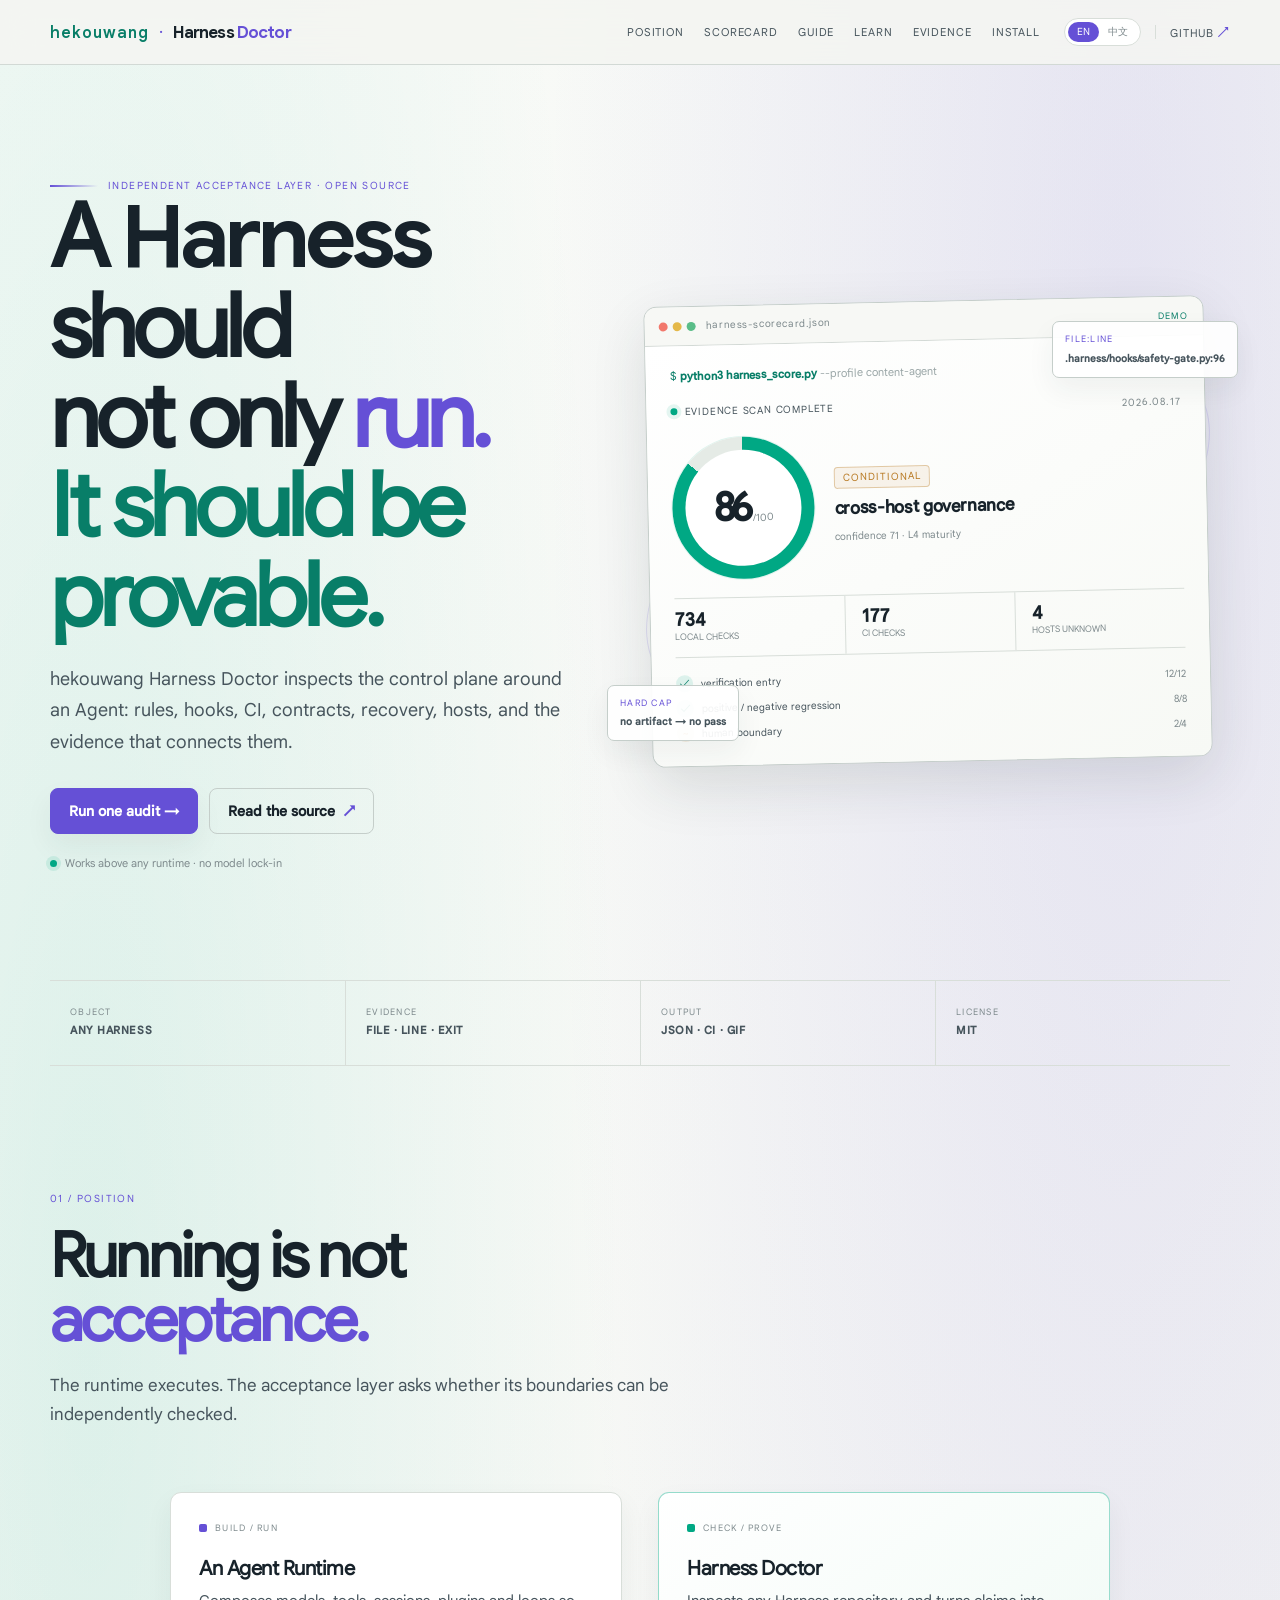
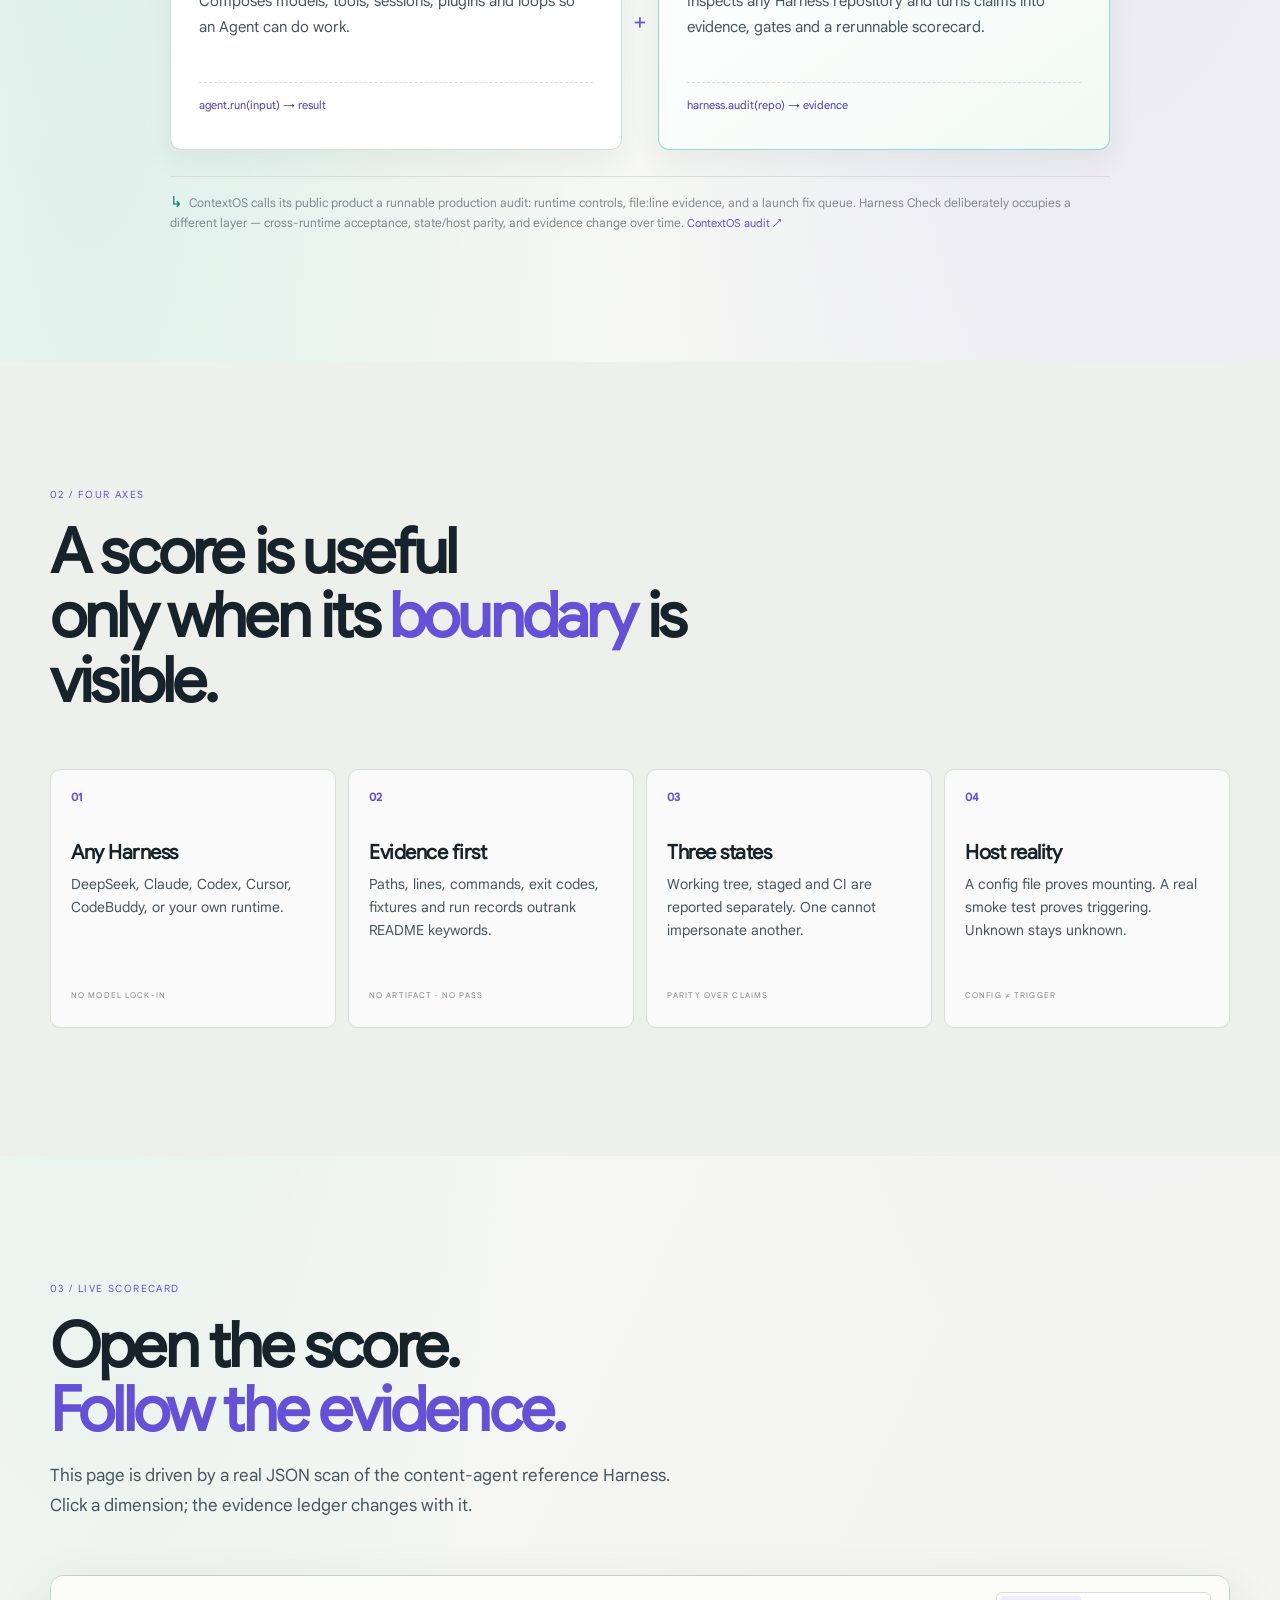
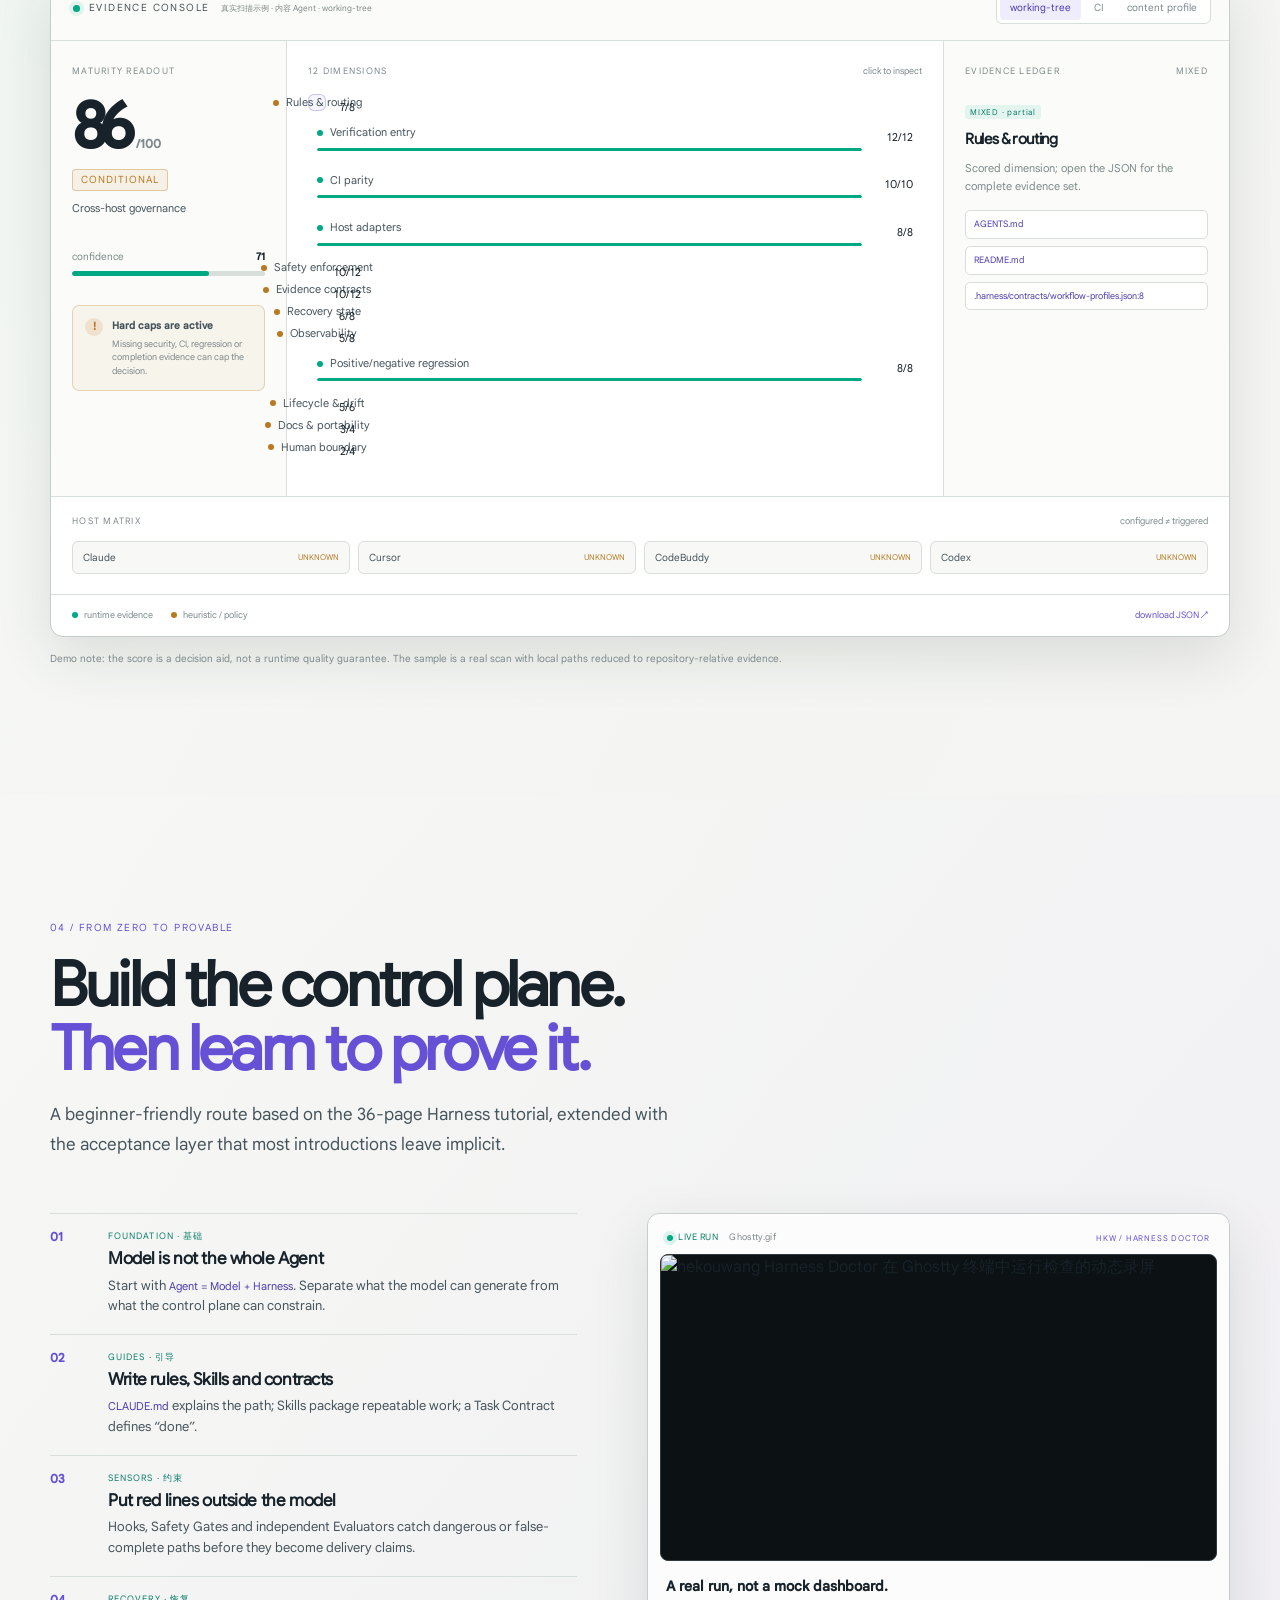
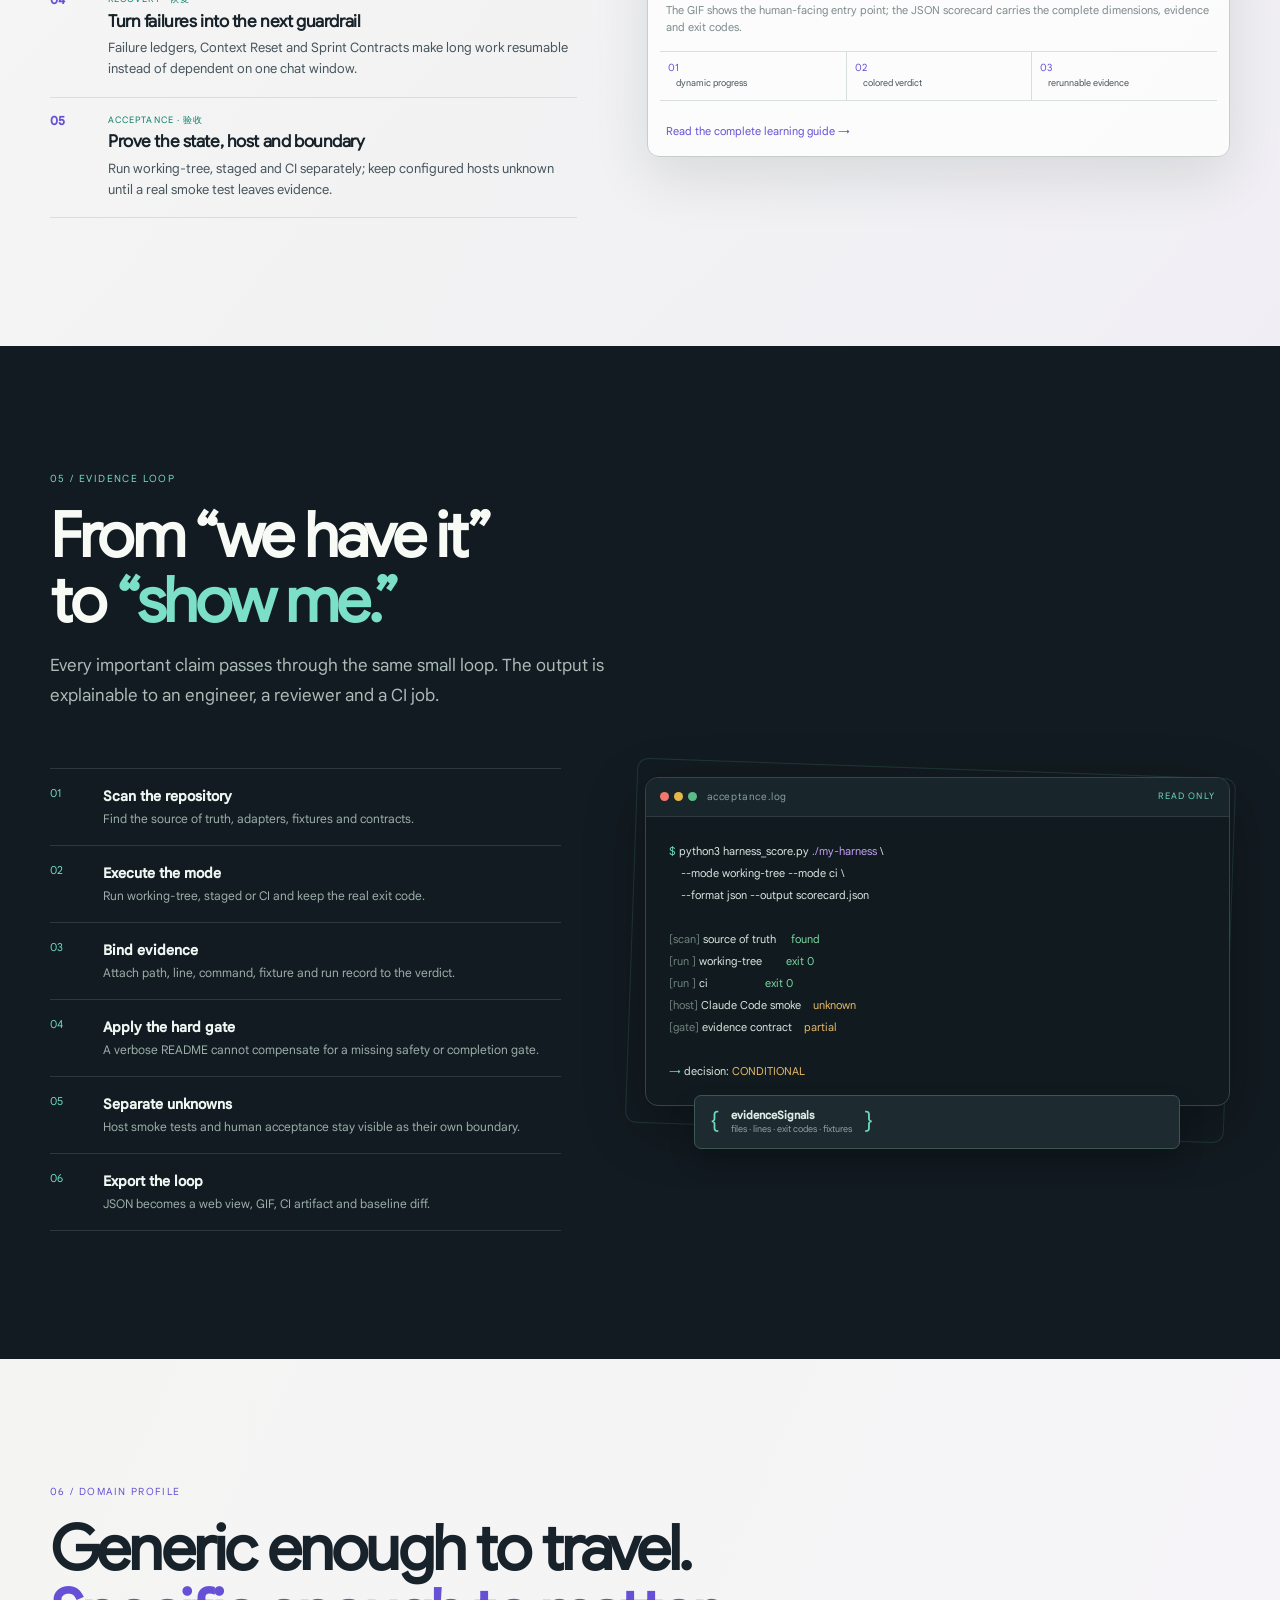
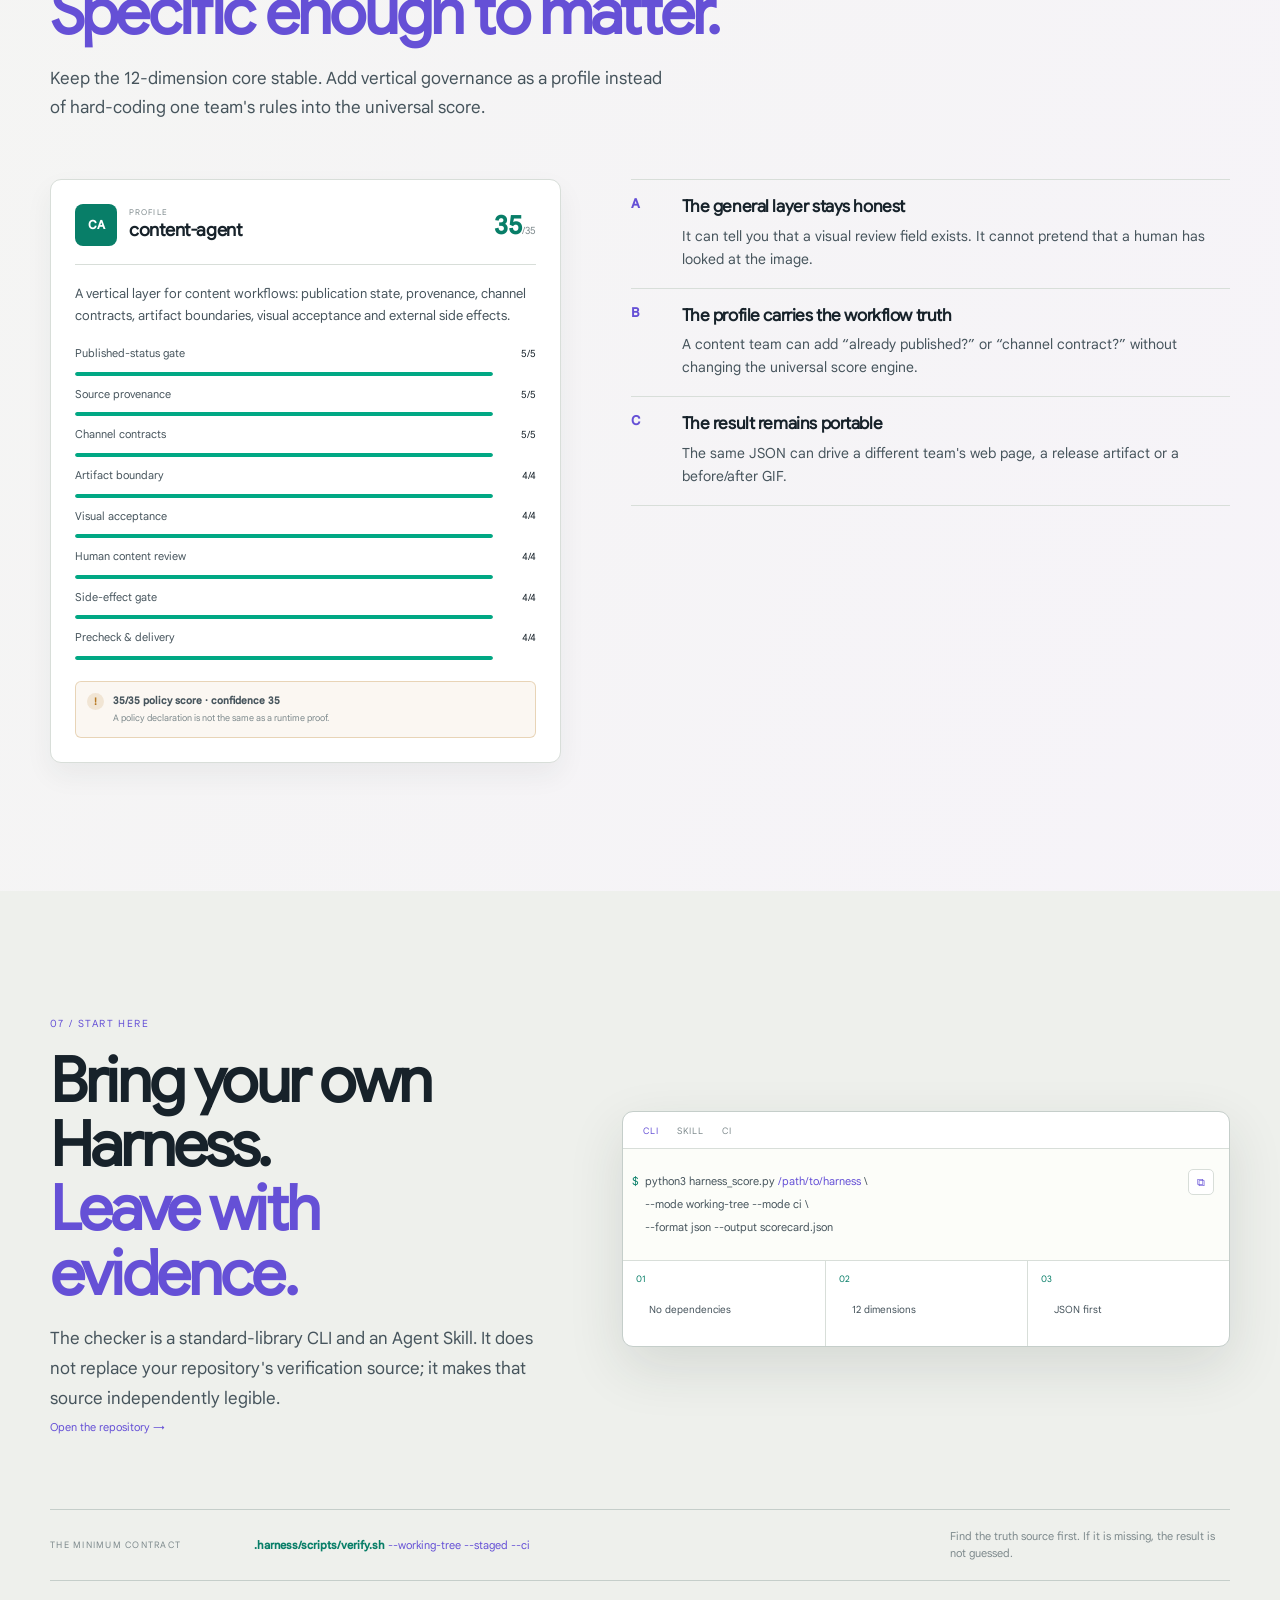
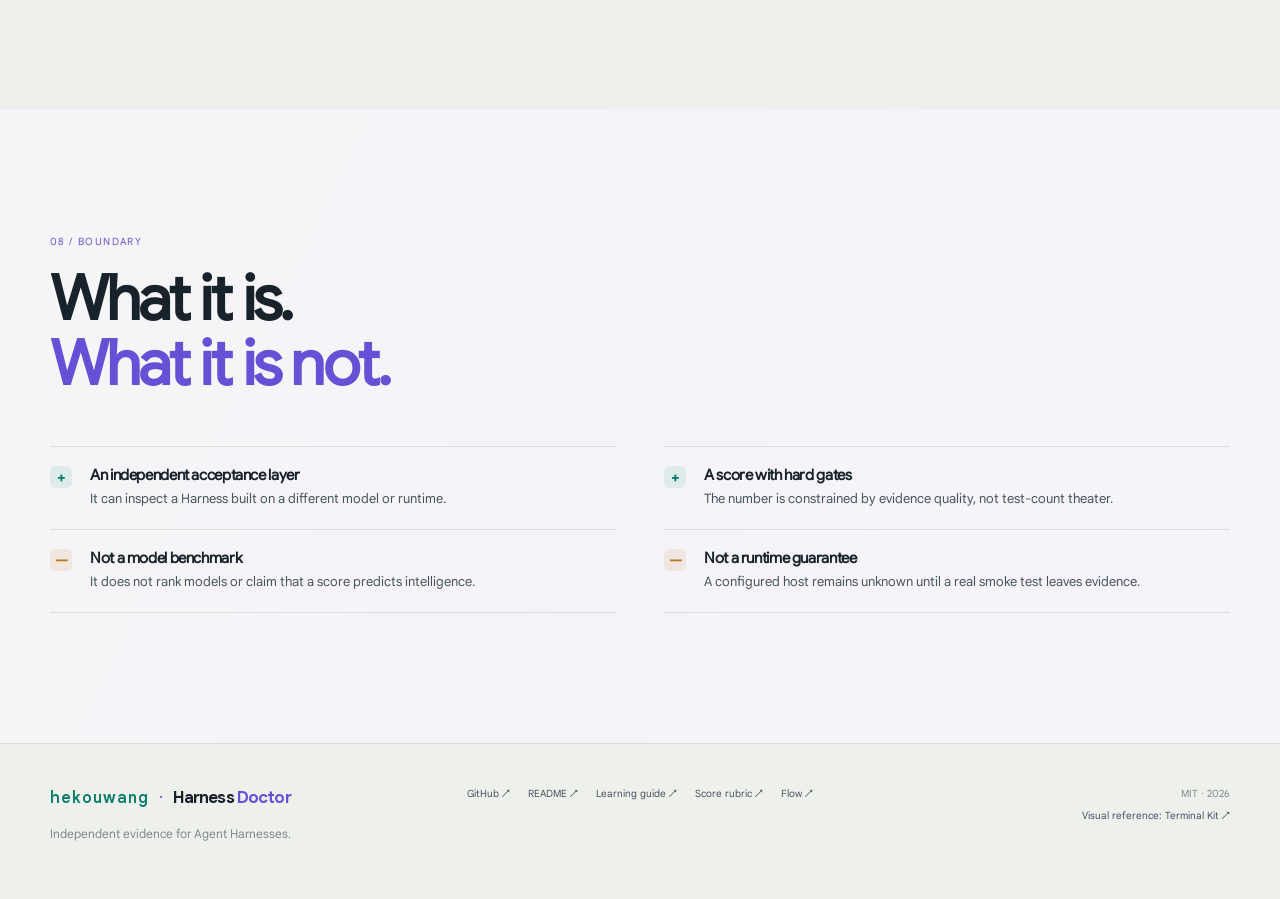
==== website/index.html @ 7300e2fc "feat: publish Harness Doctor product page" ====
<!doctype html>
<html lang="en">
<head>
  <meta charset="utf-8">
  <script>
    (function () {
      var q = null;
      try { q = new URLSearchParams(location.search).get('lang'); } catch (e) {}
      var s = q === 'zh' || q === 'en' ? q : null;
      try { if (!s) s = localStorage.getItem('hkw-harness-lang'); } catch (e) {}
      if (s !== 'zh' && s !== 'en') s = /^zh/i.test(navigator.language || '') ? 'zh' : 'en';
      if (s === 'zh') document.documentElement.classList.add('lang-zh');
      document.documentElement.lang = s === 'zh' ? 'zh-CN' : 'en';
    }());
  </script>
  <meta name="viewport" content="width=device-width, initial-scale=1">
  <meta name="theme-color" content="#f4f5f2">
  <meta name="description" content="hekouwang Harness Doctor — an independent, evidence-first health check for any Agent Harness.">
  <title>hekouwang Harness Doctor — 让 Harness 不只会跑，还能被证明</title>
  <link rel="stylesheet" href="assets/site.css">
</head>
<body>
  <div class="scroll-line" id="scrollLine"></div>
  <div class="grain" aria-hidden="true"></div>

  <header class="masthead">
    <div class="wrap masthead-inner">
      <a class="brand" href="#top" aria-label="hekouwang Harness Doctor home">
        <span class="brand-wordmark">hekouwang</span><span class="brand-divider" aria-hidden="true">·</span><span class="brand-name">Harness <span>Doctor</span></span>
      </a>
      <nav class="main-nav" aria-label="Primary navigation">
        <a href="#position"><span class="en">Position</span><span class="zh">定位</span></a>
        <a href="#scorecard"><span class="en">Scorecard</span><span class="zh">评分器</span></a>
        <a href="guide/index.html?lang=zh"><span class="en">Guide</span><span class="zh">文档</span></a>
        <a href="#learn"><span class="en">Learn</span><span class="zh">入门</span></a>
        <a href="#proof"><span class="en">Evidence</span><span class="zh">证据链</span></a>
        <a href="#install"><span class="en">Install</span><span class="zh">接入</span></a>
      </nav>
      <div class="head-actions">
        <div class="lang-toggle" role="group" aria-label="Language">
          <button id="btnEn" type="button" aria-pressed="true">EN</button>
          <button id="btnZh" type="button" aria-pressed="false">中文</button>
        </div>
        <a class="head-github" href="https://github.com/huiyonghkw/hekouwang-harness-check-skill">GitHub <span>↗</span></a>
      </div>
    </div>
  </header>

  <main id="top">
    <section class="hero wrap">
      <div class="hero-copy reveal">
        <div class="eyebrow"><i></i><span class="en">INDEPENDENT ACCEPTANCE LAYER · OPEN SOURCE</span><span class="zh">独立验收层 · 开源</span></div>
        <h1>
          <span class="en">A <span class="hero-harness">Harness</span> should<br>not only <em>run.</em><br><strong>It should be provable.</strong></span>
          <span class="zh"><span class="hero-harness">Harness</span><br><strong>不只会跑。</strong><br>还要能被证明。</span>
        </h1>
        <p class="hero-lead">
          <span class="en">hekouwang Harness Doctor inspects the control plane around an Agent: rules, hooks, CI, contracts, recovery, hosts, and the evidence that connects them.</span>
          <span class="zh">hekouwang Harness Doctor 检查 Agent 外围的控制面：规则、Hook、CI、契约、恢复、宿主，以及把它们连起来的证据。</span>
        </p>
        <div class="hero-ctas">
          <a class="button button-primary" href="#install"><span class="en">Run one audit →</span><span class="zh">运行一次体检 →</span></a>
          <a class="button button-quiet" href="https://github.com/huiyonghkw/hekouwang-harness-check-skill"><span class="en">Read the source</span><span class="zh">查看源码</span> <span>↗</span></a>
        </div>
        <div class="hero-note"><span class="dot dot-green"></span><span class="en">Works above any runtime · no model lock-in</span><span class="zh">叠加在任何运行时之上 · 不绑定模型</span></div>
      </div>

      <div class="hero-art reveal reveal-late" aria-label="Example Harness scorecard">
        <div class="orbit orbit-a"></div><div class="orbit orbit-b"></div>
        <div class="window score-window">
          <div class="window-bar"><span class="traffic"><i></i><i></i><i></i></span><span class="window-title">harness-scorecard.json</span><span class="window-state">DEMO</span></div>
          <div class="score-window-body">
            <div class="score-topline"><span class="prompt">$</span> <span class="cmd">python3 harness_score.py</span> <span class="muted">--profile content-agent</span></div>
            <div class="score-intro"><span class="status-dot"></span><span class="en">evidence scan complete</span><span class="zh">证据扫描完成</span><span class="scan-date">2026.08.17</span></div>
            <div class="score-display">
              <div class="score-ring" style="--score:86"><span><b>86</b><small>/100</small></span></div>
              <div class="score-meta"><span class="decision conditional">CONDITIONAL</span><strong><span class="en">cross-host governance</span><span class="zh">跨宿主治理</span></strong><small><span class="en">confidence 71 · L4 maturity</span><span class="zh">置信度 71 · L4 成熟度</span></small></div>
            </div>
            <div class="mini-readout"><span><b>734</b><small><span class="en">local checks</span><span class="zh">本地检查</span></small></span><span><b>177</b><small>CI checks</small></span><span><b>4</b><small><span class="en">hosts unknown</span><span class="zh">宿主待烟测</span></small></span></div>
            <div class="scan-lines">
              <span><i class="check">✓</i><span class="en">verification entry</span><span class="zh">验证入口</span><em>12/12</em></span>
              <span><i class="check">✓</i><span class="en">positive / negative regression</span><span class="zh">正反例回归</span><em>8/8</em></span>
              <span><i class="partial">~</i><span class="en">human boundary</span><span class="zh">人工边界</span><em>2/4</em></span>
            </div>
          </div>
        </div>
        <div class="floating-chip chip-evidence"><span>FILE:LINE</span><b>.harness/hooks/safety-gate.py:96</b></div>
        <div class="floating-chip chip-cap"><span>HARD CAP</span><b>no artifact → no pass</b></div>
      </div>
    </section>

    <section class="signal-strip wrap" aria-label="Product signals">
      <div><span class="signal-label"><span class="en">OBJECT</span><span class="zh">检查对象</span></span><b>ANY HARNESS</b></div>
      <div><span class="signal-label"><span class="en">EVIDENCE</span><span class="zh">证据优先</span></span><b>FILE · LINE · EXIT</b></div>
      <div><span class="signal-label"><span class="en">OUTPUT</span><span class="zh">输出</span></span><b>JSON · CI · GIF</b></div>
      <div><span class="signal-label"><span class="en">LICENSE</span><span class="zh">许可</span></span><b>MIT</b></div>
    </section>

    <section class="section wrap" id="position">
      <div class="section-heading reveal">
        <div class="section-index">01 / POSITION</div>
        <h2><span class="en">Running is not<br><em>acceptance.</em></span><span class="zh">能跑起来，<br>不等于<strong>能验收。</strong></span></h2>
        <p><span class="en">The runtime executes. The acceptance layer asks whether its boundaries can be independently checked.</span><span class="zh">运行时负责执行；验收层负责追问：它的边界能不能被独立检查、复现和交接。</span></p>
      </div>
      <div class="position-grid reveal reveal-late">
        <article class="position-card muted-card">
          <div class="card-kicker"><span class="card-signal signal-purple"></span><span class="en">BUILD / RUN</span><span class="zh">构建 / 运行</span></div>
          <h3><span class="en">An Agent Runtime</span><span class="zh">Agent Runtime</span></h3>
          <p><span class="en">Composes models, tools, sessions, plugins and loops so an Agent can do work.</span><span class="zh">组合模型、工具、会话、插件和循环，让 Agent 能把事情做起来。</span></p>
          <code>agent.run(input) → result</code>
        </article>
        <div class="position-arrow" aria-hidden="true">+</div>
        <article class="position-card accent-card">
          <div class="card-kicker"><span class="card-signal signal-green"></span><span class="en">CHECK / PROVE</span><span class="zh">检查 / 证明</span></div>
          <h3><span class="en">Harness Doctor</span><span class="zh">Harness Doctor</span></h3>
          <p><span class="en">Inspects any Harness repository and turns claims into evidence, gates and a rerunnable scorecard.</span><span class="zh">检查任何 Harness 仓库，把“我们有”变成证据、门槛和可重跑的评分卡。</span></p>
          <code>harness.audit(repo) → evidence</code>
        </article>
      </div>
      <div class="position-footnote reveal"><span class="footnote-mark">↳</span><span class="en">ContextOS calls its public product a runnable production audit: runtime controls, file:line evidence, and a launch fix queue. Harness Check deliberately occupies a different layer — cross-runtime acceptance, state/host parity, and evidence change over time.</span><span class="zh">ContextOS 的公开产品是“可运行的生产审计”：运行时控制项、文件行号证据和发布修复队列。Harness Check 刻意站在另一层：跨运行时验收、跨状态/宿主一致性，以及证据随时间的变化。</span> <a href="https://contextosai.com/agent-harness-audit">ContextOS audit ↗</a></div>
    </section>

    <section class="section section-tint" id="axes">
      <div class="wrap">
        <div class="section-heading reveal">
          <div class="section-index">02 / FOUR AXES</div>
          <h2><span class="en">A score is useful<br>only when its <em>boundary</em> is visible.</span><span class="zh">分数有用，<br>前提是<strong>边界</strong>也可见。</span></h2>
        </div>
        <div class="axis-grid reveal reveal-late">
          <article class="axis-card"><span class="axis-no">01</span><h3><span class="en">Any Harness</span><span class="zh">任何 Harness</span></h3><p><span class="en">DeepSeek, Claude, Codex, Cursor, CodeBuddy, or your own runtime.</span><span class="zh">DeepSeek、Claude、Codex、Cursor、CodeBuddy，或者你自己写的运行时。</span></p><span class="axis-tag">NO MODEL LOCK-IN</span></article>
          <article class="axis-card"><span class="axis-no">02</span><h3><span class="en">Evidence first</span><span class="zh">证据优先</span></h3><p><span class="en">Paths, lines, commands, exit codes, fixtures and run records outrank README keywords.</span><span class="zh">路径、行号、命令、退出码、fixture 和运行记录优先于 README 关键词。</span></p><span class="axis-tag">NO ARTIFACT · NO PASS</span></article>
          <article class="axis-card"><span class="axis-no">03</span><h3><span class="en">Three states</span><span class="zh">三个状态</span></h3><p><span class="en">Working tree, staged and CI are reported separately. One cannot impersonate another.</span><span class="zh">工作区、暂存区和 CI 分开报告。一次本地通过，不能冒充另外两个。</span></p><span class="axis-tag">PARITY OVER CLAIMS</span></article>
          <article class="axis-card"><span class="axis-no">04</span><h3><span class="en">Host reality</span><span class="zh">宿主现实</span></h3><p><span class="en">A config file proves mounting. A real smoke test proves triggering. Unknown stays unknown.</span><span class="zh">配置文件只能证明挂载，真实烟测才证明触发。没有证据，就保持 unknown。</span></p><span class="axis-tag">CONFIG ≠ TRIGGER</span></article>
        </div>
      </div>
    </section>

    <section class="section wrap" id="scorecard">
      <div class="section-heading score-heading reveal">
        <div class="section-index">03 / LIVE SCORECARD</div>
        <h2><span class="en">Open the score.<br><em>Follow the evidence.</em></span><span class="zh">打开分数，<br><strong>顺着证据往下看。</strong></span></h2>
        <p><span class="en">This page is driven by a real JSON scan of the content-agent reference Harness. Click a dimension; the evidence ledger changes with it.</span><span class="zh">这一块由真实扫描生成的 JSON 驱动。点击一个维度，下面的证据台账会跟着变化。</span></p>
      </div>
      <div class="scorecard-shell reveal reveal-late">
        <div class="scorecard-toolbar">
          <div class="toolbar-title"><span class="live-dot"></span><span class="en">EVIDENCE CONSOLE</span><span class="zh">证据控制台</span><small id="targetLabel">loading…</small></div>
          <div class="mode-tabs" role="tablist" aria-label="Scorecard view">
            <button type="button" class="mode-tab active" data-mode="working-tree" role="tab" aria-selected="true"><span class="en">working-tree</span><span class="zh">工作区</span></button>
            <button type="button" class="mode-tab" data-mode="ci" role="tab" aria-selected="false">CI</button>
            <button type="button" class="mode-tab" data-mode="profile" role="tab" aria-selected="false"><span class="en">content profile</span><span class="zh">内容 Profile</span></button>
          </div>
        </div>
        <div class="scorecard-grid">
          <div class="score-overview">
            <div class="overview-label"><span class="en">MATURITY READOUT</span><span class="zh">成熟度读数</span></div>
            <div class="big-score"><span id="scoreValue">—</span><small>/100</small></div>
            <div class="decision-line"><span id="decisionValue" class="decision conditional">CONDITIONAL</span><span id="maturityValue">—</span></div>
            <div class="confidence"><span class="en">confidence</span><span class="zh">置信度</span><b id="confidenceValue">—</b><div class="confidence-track"><i id="confidenceBar"></i></div></div>
            <div class="cap-box" id="capBox"><span class="cap-icon">!</span><span><b><span class="en">Hard caps are active</span><span class="zh">硬门槛始终有效</span></b><small><span class="en">Missing security, CI, regression or completion evidence can cap the decision.</span><span class="zh">缺安全、CI、反例或完成证据时，分数会自动封顶。</span></small></span></div>
          </div>
          <div class="dimension-panel">
            <div class="panel-head"><span class="en">12 DIMENSIONS</span><span class="zh">12 个维度</span><span class="panel-note"><span class="en">click to inspect</span><span class="zh">点击查看证据</span></span></div>
            <div id="dimensionList" class="dimension-list"><div class="loading-block">loading scorecard…</div></div>
          </div>
          <aside class="evidence-panel" id="evidencePanel">
            <div class="panel-head"><span class="en">EVIDENCE LEDGER</span><span class="zh">证据台账</span><span class="ledger-kind" id="ledgerKind">—</span></div>
            <div id="evidenceContent" class="evidence-content"><p class="empty-state">select a dimension</p></div>
          </aside>
        </div>
        <div class="host-strip">
          <div class="panel-head"><span class="en">HOST MATRIX</span><span class="zh">宿主矩阵</span><span class="panel-note"><span class="en">configured ≠ triggered</span><span class="zh">配置存在 ≠ 已触发</span></span></div>
          <div id="hostMatrix" class="host-matrix"></div>
        </div>
        <div class="scorecard-footer"><span><span class="footer-dot green"></span><span class="en">runtime evidence</span><span class="zh">运行证据</span></span><span><span class="footer-dot amber"></span><span class="en">heuristic / policy</span><span class="zh">启发式 / 策略</span></span><a href="data/demo-scorecard.json">download JSON ↗</a></div>
      </div>
      <p class="demo-disclaimer reveal"><span class="en">Demo note: the score is a decision aid, not a runtime quality guarantee. The sample is a real scan with local paths reduced to repository-relative evidence.</span><span class="zh">演示说明：分数是决策辅助，不是运行时质量保证。示例来自真实扫描，路径已收敛为仓库相对证据。</span></p>
    </section>

    <section class="section section-tint learning-section" id="learn">
      <div class="wrap">
        <div class="section-heading reveal">
          <div class="section-index">04 / FROM ZERO TO PROVABLE</div>
          <h2><span class="en">Build the control plane.<br><em>Then learn to prove it.</em></span><span class="zh">先学会搭控制面，<br><strong>再学会拿证据验收。</strong></span></h2>
          <p><span class="en">A beginner-friendly route based on the 36-page Harness tutorial, extended with the acceptance layer that most introductions leave implicit.</span><span class="zh">基于 36 页 Harness 入门教程整理，并补上多数入门文章没有展开的独立验收层。</span></p>
        </div>
        <div class="learning-layout reveal reveal-late">
          <div class="learning-roadmap">
            <article class="learning-step"><span class="learning-no">01</span><div><span class="learning-kicker">FOUNDATION · 基础</span><h3><span class="en">Model is not the whole Agent</span><span class="zh">模型不是完整的 Agent</span></h3><p><span class="en">Start with <code>Agent = Model + Harness</code>. Separate what the model can generate from what the control plane can constrain.</span><span class="zh">先理解 <code>Agent = Model + Harness</code>：把模型能生成什么，和控制面能约束什么分开。</span></p></div></article>
            <article class="learning-step"><span class="learning-no">02</span><div><span class="learning-kicker">GUIDES · 引导</span><h3><span class="en">Write rules, Skills and contracts</span><span class="zh">写规则、Skill 和契约</span></h3><p><span class="en"><code>CLAUDE.md</code> explains the path; Skills package repeatable work; a Task Contract defines “done”.</span><span class="zh"><code>CLAUDE.md</code> 说明正确路径，Skill 封装重复流程，Task Contract 定义“完成”到底是什么。</span></p></div></article>
            <article class="learning-step"><span class="learning-no">03</span><div><span class="learning-kicker">SENSORS · 约束</span><h3><span class="en">Put red lines outside the model</span><span class="zh">把红线放到模型外</span></h3><p><span class="en">Hooks, Safety Gates and independent Evaluators catch dangerous or false-complete paths before they become delivery claims.</span><span class="zh">Hook、安全门和独立 Evaluator 在危险动作或虚假完成变成交付结论前拦住它们。</span></p></div></article>
            <article class="learning-step"><span class="learning-no">04</span><div><span class="learning-kicker">RECOVERY · 恢复</span><h3><span class="en">Turn failures into the next guardrail</span><span class="zh">把失败变成下一条护栏</span></h3><p><span class="en">Failure ledgers, Context Reset and Sprint Contracts make long work resumable instead of dependent on one chat window.</span><span class="zh">失败台账、Context Reset 和 Sprint Contract 让长任务可以恢复，而不是依赖一段聊天记忆。</span></p></div></article>
            <article class="learning-step"><span class="learning-no">05</span><div><span class="learning-kicker">ACCEPTANCE · 验收</span><h3><span class="en">Prove the state, host and boundary</span><span class="zh">证明状态、宿主和边界</span></h3><p><span class="en">Run working-tree, staged and CI separately; keep configured hosts unknown until a real smoke test leaves evidence.</span><span class="zh">分别运行工作区、暂存区和 CI；真实烟测留下证据前，已配置宿主仍保持 unknown。</span></p></div></article>
          </div>
          <figure class="run-demo-card">
            <div class="run-demo-bar"><span class="run-demo-live"><i></i> LIVE RUN</span><span>Ghostty.gif</span><span class="run-demo-brand">HKW / HARNESS DOCTOR</span></div>
            <div class="run-demo-media"><img src="assets/harness-doctor-run.gif" loading="lazy" decoding="async" alt="hekouwang Harness Doctor 在 Ghostty 终端中运行检查的动态录屏"></div>
            <figcaption><b><span class="en">A real run, not a mock dashboard.</span><span class="zh">真实运行过程，不是伪造的仪表盘。</span></b><span><span class="en">The GIF shows the human-facing entry point; the JSON scorecard carries the complete dimensions, evidence and exit codes.</span><span class="zh">GIF 展示面向人的运行入口；完整维度、证据和退出码仍由 JSON Scorecard 承载。</span></span></figcaption>
            <div class="run-demo-facts"><span><b>01</b><small><span class="en">dynamic progress</span><span class="zh">动态进度</span></small></span><span><b>02</b><small><span class="en">colored verdict</span><span class="zh">颜色结论</span></small></span><span><b>03</b><small><span class="en">rerunnable evidence</span><span class="zh">可重跑证据</span></small></span></div>
            <a class="text-link" href="guide/index.html?lang=zh"><span class="en">Read the complete learning guide →</span><span class="zh">阅读完整学习指南 →</span></a>
          </figure>
        </div>
      </div>
    </section>

    <section class="section section-dark" id="proof">
      <div class="wrap">
        <div class="section-heading light reveal">
          <div class="section-index">05 / EVIDENCE LOOP</div>
          <h2><span class="en">From “we have it”<br>to <em>“show me.”</em></span><span class="zh">从“我们有”，<br>走到<strong>“拿证据来。”</strong></span></h2>
          <p><span class="en">Every important claim passes through the same small loop. The output is explainable to an engineer, a reviewer and a CI job.</span><span class="zh">每一个重要结论都走同一条小闭环。工程师、审阅者和 CI 都能读懂同一份结果。</span></p>
        </div>
        <div class="proof-layout reveal reveal-late">
          <div class="proof-steps">
            <div class="proof-step"><span>01</span><div><b><span class="en">Scan the repository</span><span class="zh">扫描仓库</span></b><small><span class="en">Find the source of truth, adapters, fixtures and contracts.</span><span class="zh">找到真源、适配层、fixture 和契约。</span></small></div></div>
            <div class="proof-step"><span>02</span><div><b><span class="en">Execute the mode</span><span class="zh">执行模式</span></b><small><span class="en">Run working-tree, staged or CI and keep the real exit code.</span><span class="zh">运行工作区、暂存区或 CI，并保留真实退出码。</span></small></div></div>
            <div class="proof-step"><span>03</span><div><b><span class="en">Bind evidence</span><span class="zh">绑定证据</span></b><small><span class="en">Attach path, line, command, fixture and run record to the verdict.</span><span class="zh">把路径、行号、命令、fixture 和运行记录绑定到结论。</span></small></div></div>
            <div class="proof-step"><span>04</span><div><b><span class="en">Apply the hard gate</span><span class="zh">应用硬门槛</span></b><small><span class="en">A verbose README cannot compensate for a missing safety or completion gate.</span><span class="zh">README 再长，也不能抵消缺失的安全门或完成证据。</span></small></div></div>
            <div class="proof-step"><span>05</span><div><b><span class="en">Separate unknowns</span><span class="zh">单列未知</span></b><small><span class="en">Host smoke tests and human acceptance stay visible as their own boundary.</span><span class="zh">宿主烟测和人工验收作为独立边界保留，不被自动化吞掉。</span></small></div></div>
            <div class="proof-step"><span>06</span><div><b><span class="en">Export the loop</span><span class="zh">导出闭环</span></b><small><span class="en">JSON becomes a web view, GIF, CI artifact and baseline diff.</span><span class="zh">JSON 可以直接变成网页、GIF、CI Artifact 和 baseline 对比。</span></small></div></div>
          </div>
          <div class="terminal-stack">
            <div class="window dark-window">
              <div class="window-bar"><span class="traffic"><i></i><i></i><i></i></span><span class="window-title">acceptance.log</span><span class="window-state">READ ONLY</span></div>
              <pre><span class="p">$</span> python3 harness_score.py <span class="arg">./my-harness</span> \
    --mode working-tree --mode ci \
    --format json --output scorecard.json

<span class="muted">[scan]</span> source of truth     <span class="ok">found</span>
<span class="muted">[run ]</span> working-tree        <span class="ok">exit 0</span>
<span class="muted">[run ]</span> ci                   <span class="ok">exit 0</span>
<span class="muted">[host]</span> Claude Code smoke    <span class="warn">unknown</span>
<span class="muted">[gate]</span> evidence contract    <span class="warn">partial</span>

<span class="prompt">→</span> decision: <span class="warn">CONDITIONAL</span></pre>
            </div>
            <div class="json-callout"><span class="json-brace">{</span><span><b>evidenceSignals</b><small>files · lines · exit codes · fixtures</small></span><span class="json-brace">}</span></div>
          </div>
        </div>
      </div>
    </section>

    <section class="section wrap" id="profile">
      <div class="section-heading reveal">
        <div class="section-index">06 / DOMAIN PROFILE</div>
        <h2><span class="en">Generic enough to travel.<br><em>Specific enough to matter.</em></span><span class="zh">通用到可以迁移，<br><strong>具体到真的有用。</strong></span></h2>
        <p><span class="en">Keep the 12-dimension core stable. Add vertical governance as a profile instead of hard-coding one team's rules into the universal score.</span><span class="zh">通用 12 维保持稳定；把垂直治理做成 Profile，而不是把某个团队的规则硬编码进通用分。</span></p>
      </div>
      <div class="profile-layout reveal reveal-late">
        <div class="profile-card">
          <div class="profile-top"><span class="profile-icon">CA</span><div><span class="profile-label">PROFILE</span><h3><span class="en">content-agent</span><span class="zh">内容 Agent</span></h3></div><span class="profile-score">35<span>/35</span></span></div>
          <p><span class="en">A vertical layer for content workflows: publication state, provenance, channel contracts, artifact boundaries, visual acceptance and external side effects.</span><span class="zh">内容工作流的垂直层：已发布状态、来源、渠道合同、生成物边界、视觉验收和外部副作用。</span></p>
          <div class="profile-bars" id="profileBars"><div class="loading-block">loading profile…</div></div>
          <div class="profile-warning"><span>!</span><span><b><span class="en">35/35 policy score · confidence 35</span><span class="zh">策略分 35/35 · 置信度 35</span></b><small><span class="en">A policy declaration is not the same as a runtime proof.</span><span class="zh">写进策略不等于已经有运行证据。</span></small></span></div>
        </div>
        <div class="profile-copy">
          <div class="copy-block"><span class="copy-no">A</span><div><h3><span class="en">The general layer stays honest</span><span class="zh">通用层保持诚实</span></h3><p><span class="en">It can tell you that a visual review field exists. It cannot pretend that a human has looked at the image.</span><span class="zh">它可以告诉你视觉验收字段存在，但不能假装人已经看过了图片。</span></p></div></div>
          <div class="copy-block"><span class="copy-no">B</span><div><h3><span class="en">The profile carries the workflow truth</span><span class="zh">Profile 承载工作流真相</span></h3><p><span class="en">A content team can add “already published?” or “channel contract?” without changing the universal score engine.</span><span class="zh">内容团队可以加入“是否已发布”“是否有渠道合同”，而不用改动通用评分引擎。</span></p></div></div>
          <div class="copy-block"><span class="copy-no">C</span><div><h3><span class="en">The result remains portable</span><span class="zh">结果仍然可移植</span></h3><p><span class="en">The same JSON can drive a different team's web page, a release artifact or a before/after GIF.</span><span class="zh">同一份 JSON 可以驱动另一个团队的网页、发布 Artifact 或修复前后 GIF。</span></p></div></div>
        </div>
      </div>
    </section>

    <section class="section section-tint" id="install">
      <div class="wrap install-layout reveal">
        <div class="section-heading">
          <div class="section-index">07 / START HERE</div>
          <h2><span class="en">Bring your own Harness.<br><em>Leave with evidence.</em></span><span class="zh">带上你的 Harness，<br><strong>带走一份证据。</strong></span></h2>
          <p><span class="en">The checker is a standard-library CLI and an Agent Skill. It does not replace your repository's verification source; it makes that source independently legible.</span><span class="zh">检查器是标准库 CLI 加 Agent Skill。它不替代仓库自己的验证真源，而是让这份真源可以被独立读懂。</span></p>
          <a class="text-link" href="https://github.com/huiyonghkw/hekouwang-harness-check-skill"><span class="en">Open the repository →</span><span class="zh">打开仓库 →</span></a>
        </div>
        <div class="install-card">
          <div class="install-tabs"><span class="active">CLI</span><span>SKILL</span><span>CI</span></div>
          <div class="install-command"><span class="prompt">$</span><span>python3 harness_score.py <i>/path/to/harness</i> \</span><span>  --mode working-tree --mode ci \</span><span>  --format json --output scorecard.json</span><button id="copyCommand" type="button" aria-label="Copy command">⧉</button></div>
          <div class="install-checks"><span><i>01</i><span class="en">No dependencies</span><span class="zh">零依赖</span></span><span><i>02</i><span class="en">12 dimensions</span><span class="zh">12 维评分</span></span><span><i>03</i><span class="en">JSON first</span><span class="zh">JSON 优先</span></span></div>
        </div>
      </div>
      <div class="wrap command-row reveal reveal-late">
        <span class="command-label"><span class="en">THE MINIMUM CONTRACT</span><span class="zh">最小接入契约</span></span>
        <code><b>.harness/scripts/verify.sh</b> <span>--working-tree</span> <span>--staged</span> <span>--ci</span></code>
        <span class="command-note"><span class="en">Find the truth source first. If it is missing, the result is not guessed.</span><span class="zh">先找真源。真源不存在时，结果不会被猜出来。</span></span>
      </div>
    </section>

    <section class="section wrap faq-section" id="faq">
      <div class="section-heading reveal"><div class="section-index">08 / BOUNDARY</div><h2><span class="en">What it is.<br><em>What it is not.</em></span><span class="zh">它是什么，<br><strong>它不是什么。</strong></span></h2></div>
      <div class="faq-grid reveal reveal-late">
        <div class="faq-item"><span class="faq-mark yes">+</span><div><h3><span class="en">An independent acceptance layer</span><span class="zh">独立验收层</span></h3><p><span class="en">It can inspect a Harness built on a different model or runtime.</span><span class="zh">可以检查基于不同模型、不同运行时构建的 Harness。</span></p></div></div>
        <div class="faq-item"><span class="faq-mark yes">+</span><div><h3><span class="en">A score with hard gates</span><span class="zh">带硬门槛的评分</span></h3><p><span class="en">The number is constrained by evidence quality, not test-count theater.</span><span class="zh">分数受证据质量约束，不是测试数量的表演。</span></p></div></div>
        <div class="faq-item"><span class="faq-mark no">—</span><div><h3><span class="en">Not a model benchmark</span><span class="zh">不是模型跑分</span></h3><p><span class="en">It does not rank models or claim that a score predicts intelligence.</span><span class="zh">不排名模型，也不声称分数能预测智能程度。</span></p></div></div>
        <div class="faq-item"><span class="faq-mark no">—</span><div><h3><span class="en">Not a runtime guarantee</span><span class="zh">不是运行时保证</span></h3><p><span class="en">A configured host remains unknown until a real smoke test leaves evidence.</span><span class="zh">宿主配置存在，直到真实烟测留下证据前，仍然是 unknown。</span></p></div></div>
      </div>
    </section>
  </main>

  <footer class="site-footer">
    <div class="wrap footer-grid">
      <div><a class="brand" href="#top"><span class="brand-wordmark">hekouwang</span><span class="brand-divider" aria-hidden="true">·</span><span class="brand-name">Harness <span>Doctor</span></span></a><p><span class="en">Independent evidence for Agent Harnesses.</span><span class="zh">给 Agent Harness 一份独立证据。</span></p></div>
      <div class="footer-links"><a href="https://github.com/huiyonghkw/hekouwang-harness-check-skill">GitHub ↗</a><a href="https://github.com/huiyonghkw/hekouwang-harness-check-skill/blob/main/README.md">README ↗</a><a href="guide/index.html?lang=zh"><span class="en">Learning guide ↗</span><span class="zh">入门指南 ↗</span></a><a href="https://github.com/huiyonghkw/hekouwang-harness-check-skill/blob/main/references/score-rubric.json">Score rubric ↗</a><a href="https://github.com/huiyonghkw/hekouwang-harness-check-skill/blob/main/assets/harness-check-flow.svg">Flow ↗</a></div>
      <div class="footer-meta"><span>MIT · 2026</span><a href="https://huiyonghkw.github.io/hekouwang-terminal-kit/?lang=zh"><span class="en">Visual reference: Terminal Kit ↗</span><span class="zh">视觉参考：Terminal Kit ↗</span></a></div>
    </div>
  </footer>
  <div id="toast" class="toast" role="status" aria-live="polite"></div>
  <script src="assets/app.js"></script>
</body>
</html>
---- website/assets/site.css ----
@font-face {
  font-family: "Google Sans";
  src: url("fonts/GoogleSans-Finance-Latin.woff2") format("woff2");
  font-weight: 400 700;
  font-style: normal;
  font-display: swap;
}
@font-face {
  font-family: "Google Sans Text";
  src: url("fonts/GoogleSansText-Regular.ttf") format("truetype");
  font-weight: 400;
  font-style: normal;
  font-display: swap;
}
@font-face {
  font-family: "Google Sans Text";
  src: url("fonts/GoogleSansText-Medium.ttf") format("truetype");
  font-weight: 500;
  font-style: normal;
  font-display: swap;
}
@font-face {
  font-family: "Google Sans Flex";
  src: url("fonts/GoogleSansFlex-Regular.ttf") format("truetype");
  font-weight: 400;
  font-style: normal;
  font-display: swap;
}
@font-face {
  font-family: "Noto Sans SC";
  src: url("fonts/NotoSansSC-Variable-FULL.woff2") format("woff2");
  font-weight: 100 900;
  font-style: normal;
  font-display: swap;
}

:root {
  --paper: #f4f5f2;
  --paper-2: #eef0ec;
  --surface: #ffffff;
  --surface-2: #f8f9f6;
  --ink: #17222a;
  --ink-2: #46545c;
  --muted: #7d898c;
  --line: #d8ded9;
  --line-dark: #c5ceca;
  --green: #00a884;
  --green-deep: #087e68;
  --purple: #6550d6;
  --purple-deep: #4d3bb0;
  --amber: #b87922;
  --red: #c1544e;
  --dark: #121b21;
  --dark-2: #1a272d;
  --mono: "Google Sans Text", "Noto Sans SC", ui-monospace, monospace;
  --sans: "Google Sans Text", "Noto Sans SC", "PingFang SC", system-ui, sans-serif;
  --display: "Google Sans Flex", "Google Sans Text", "Noto Sans SC", system-ui, sans-serif;
  --num: "Google Sans", "Google Sans Text", "Noto Sans SC", sans-serif;
  --brand: "Google Sans", "Google Sans Text", "Noto Sans SC", sans-serif;
  --shadow: 0 12px 28px rgba(30, 50, 45, .06);
  --shadow-strong: 0 20px 55px rgba(30, 50, 45, .12);
}

* { box-sizing: border-box; }
html { scroll-behavior: smooth; background: var(--paper); }
body {
  margin: 0;
  color: var(--ink);
  background:
    radial-gradient(65% 44% at 88% 4%, rgba(101, 80, 214, .12), transparent 70%),
    radial-gradient(58% 40% at 7% 15%, rgba(0, 168, 132, .11), transparent 72%),
    linear-gradient(115deg, #f9fbf8 0%, var(--paper) 47%, #f7f3fb 100%);
  font-family: var(--sans);
  line-height: 1.6;
}
body, button, a { -webkit-font-smoothing: antialiased; }
a { color: inherit; }
a:hover { color: var(--purple); }
button { font: inherit; }
::selection { color: #fff; background: var(--purple); }
.wrap { width: min(1180px, calc(100% - 48px)); margin-inline: auto; }
.en { display: inline !important; }
.zh { display: none !important; }
html.lang-zh .en { display: none !important; }
html.lang-zh .zh { display: inline !important; }
.grain { position: fixed; inset: 0; pointer-events: none; z-index: -1; opacity: .25; background-image: radial-gradient(rgba(26, 47, 45, .06) .6px, transparent .6px); background-size: 5px 5px; mask-image: linear-gradient(to bottom, #000, transparent 76%); }
.scroll-line { position: fixed; inset: 0 auto auto 0; z-index: 50; width: 0; height: 3px; background: linear-gradient(90deg, var(--green), var(--purple)); }

/* Header */
.masthead { position: sticky; top: 0; z-index: 40; background: rgba(244, 245, 242, .88); border-bottom: 1px solid rgba(197, 206, 202, .72); backdrop-filter: blur(15px); }
.masthead-inner { min-height: 64px; display: flex; align-items: center; gap: 24px; }
.brand { display: inline-flex; align-items: baseline; gap: 10px; color: var(--ink); text-decoration: none; white-space: nowrap; }
.brand-wordmark { color: var(--green-deep); font: 600 16px/1 var(--brand); letter-spacing: .06em; }
.brand-divider { color: var(--purple); font: 400 18px/1 var(--brand); }
.brand-name { color: var(--ink); font: 700 17px/.95 var(--brand); letter-spacing: -.05em; }
.brand-name span { color: var(--purple); }
.brand-by { margin-left: 3px; color: var(--muted); font: 9px/1 var(--mono); letter-spacing: .08em; text-transform: uppercase; }
.main-nav { display: flex; align-items: center; justify-content: flex-end; gap: 20px; flex: 1; }
.main-nav a, .head-github { color: var(--ink-2); text-decoration: none; font: 11px/1 var(--mono); letter-spacing: .08em; text-transform: uppercase; }
.main-nav a:hover, .head-github:hover { color: var(--purple); }
.head-actions { display: flex; align-items: center; gap: 14px; }
.head-github { padding-left: 14px; border-left: 1px solid var(--line); }
.head-github span { color: var(--purple); font-size: 14px; }
.lang-toggle { display: flex; padding: 3px; border: 1px solid var(--line); border-radius: 999px; background: var(--surface); }
.lang-toggle button { border: 0; padding: 5px 9px; border-radius: 999px; color: var(--muted); background: transparent; cursor: pointer; font: 10px/1 var(--mono); }
.lang-toggle #btnEn { color: #fff; background: var(--purple); }
html.lang-zh .lang-toggle #btnEn { color: var(--muted); background: transparent; }
html.lang-zh .lang-toggle #btnZh { color: #fff; background: var(--purple); }

/* Shared type */
.hero, .section { position: relative; }
.eyebrow, .section-index, .signal-label, .card-kicker, .axis-tag, .overview-label, .panel-head, .profile-label, .command-label { font-family: var(--mono); text-transform: uppercase; letter-spacing: .14em; }
.eyebrow { display: flex; align-items: center; gap: 10px; color: var(--purple); font-size: 10px; line-height: 1.4; }
.eyebrow i { display: block; width: 48px; height: 2px; background: linear-gradient(90deg, var(--purple), transparent); }
h1, h2, h3, p { margin-top: 0; }
h1, h2, h3 { font-family: var(--display); letter-spacing: -.045em; }
h1 { margin-bottom: 22px; font-size: clamp(48px, 7vw, 88px); line-height: 1.02; font-weight: 700; font-synthesis: weight; }
.hero-harness { display: inline-block; color: var(--ink); font-family: var(--num); font-weight: 700; letter-spacing: -.055em; font-synthesis: weight; }
h1 em, h2 em { color: var(--purple); font-style: normal; }
h1 strong, h2 strong { color: var(--green-deep); font-weight: 760; }
h2 { margin-bottom: 18px; font-size: clamp(36px, 5vw, 62px); line-height: 1.04; font-weight: 760; }
h3 { margin-bottom: 8px; font-size: 20px; line-height: 1.2; font-weight: 730; letter-spacing: -.025em; }
p { color: var(--ink-2); }
.section-heading { max-width: 700px; }
.section-index { margin-bottom: 20px; color: var(--purple); font-size: 10px; line-height: 1; }
.section-heading > p { max-width: 620px; margin-bottom: 0; font-size: 17px; line-height: 1.75; }
.section-heading.light h2, .section-heading.light h2 strong { color: #f7faf5; }
.section-heading.light h2 em { color: #7be0c7; }
.section-heading.light > p { color: #acbbb7; }
.reveal { transform: translateY(18px); transition: transform .65s cubic-bezier(.22, .61, .36, 1); }
.reveal-late { transition-delay: .1s; }
.revealed { transform: none; }

/* Hero */
.hero { min-height: 700px; padding: 114px 0 96px; display: grid; grid-template-columns: minmax(0, .92fr) minmax(480px, 1.08fr); gap: 60px; align-items: center; }
.hero-copy { padding-bottom: 12px; }
.hero h1 { max-width: 670px; }
.hero-lead { max-width: 570px; margin-bottom: 30px; font-size: 18px; line-height: 1.75; }
.hero-ctas { display: flex; flex-wrap: wrap; align-items: center; gap: 11px; }
.button { display: inline-flex; align-items: center; gap: 9px; min-height: 46px; padding: 0 18px; border: 1px solid var(--line-dark); border-radius: 8px; color: var(--ink); background: var(--surface); box-shadow: var(--shadow); text-decoration: none; font-size: 14px; font-weight: 700; transition: transform .18s, box-shadow .18s, background .18s; }
.button:hover { color: var(--ink); transform: translateY(-2px); box-shadow: var(--shadow-strong); }
.button-primary { color: #fff; border-color: var(--purple); background: var(--purple); }
.button-primary:hover { color: #fff; background: var(--purple-deep); }
.button-quiet { box-shadow: none; background: transparent; }
.button-quiet span:last-child { color: var(--purple); }
.hero-note { display: flex; align-items: center; gap: 8px; margin-top: 22px; color: var(--muted); font: 11px/1.4 var(--mono); }
.dot { width: 7px; height: 7px; border-radius: 50%; display: inline-block; }
.dot-green { background: var(--green); box-shadow: 0 0 0 4px rgba(0, 168, 132, .12); }
.hero-art { min-height: 510px; position: relative; display: grid; place-items: center; }
.orbit { position: absolute; border: 1px solid rgba(101, 80, 214, .16); border-radius: 50%; transform: rotate(-26deg); }
.orbit-a { width: 610px; height: 300px; }
.orbit-b { width: 510px; height: 250px; border-color: rgba(0, 168, 132, .18); transform: rotate(28deg); }
.window { position: relative; overflow: hidden; border: 1px solid var(--line-dark); border-radius: 13px; background: var(--surface); box-shadow: var(--shadow-strong); }
.score-window { width: min(100%, 560px); z-index: 2; transform: rotate(-1.2deg); }
.window-bar { min-height: 39px; display: flex; align-items: center; gap: 10px; padding: 0 14px; border-bottom: 1px solid rgba(197, 206, 202, .72); background: #f7f8f5; }
.traffic { display: inline-flex; gap: 5px; }
.traffic i { display: block; width: 9px; height: 9px; border-radius: 50%; background: #f2786c; }
.traffic i:nth-child(2) { background: #e4b849; }
.traffic i:nth-child(3) { background: #5abd88; }
.window-title { color: var(--muted); font: 10px/1 var(--mono); letter-spacing: .06em; }
.window-state { margin-left: auto; color: var(--green-deep); font: 9px/1 var(--mono); letter-spacing: .13em; }
.score-window-body { padding: 22px 24px 24px; background: linear-gradient(150deg, #fff, #f7f9f5); }
.score-topline { overflow: hidden; margin-bottom: 20px; color: var(--muted); white-space: nowrap; font: 11px/1.5 var(--mono); }
.prompt, .cmd { color: var(--green-deep); }
.cmd { font-weight: 700; }
.muted { color: #9aa6a7; }
.score-intro { display: flex; align-items: center; gap: 7px; color: var(--ink-2); font: 10px/1.3 var(--mono); letter-spacing: .08em; text-transform: uppercase; }
.status-dot, .live-dot { width: 7px; height: 7px; display: inline-block; border-radius: 50%; background: var(--green); box-shadow: 0 0 0 4px rgba(0, 168, 132, .1); }
.scan-date { margin-left: auto; color: var(--muted); }
.score-display { display: flex; align-items: center; gap: 20px; padding: 20px 0 18px; }
.score-ring { position: relative; width: 142px; height: 142px; flex: 0 0 auto; display: grid; place-items: center; border-radius: 50%; background: conic-gradient(var(--green) calc(var(--score) * 1%), #e5ebe6 0); box-shadow: 0 0 0 1px rgba(0, 168, 132, .12); }
.score-ring::before { content: ""; position: absolute; width: 116px; height: 116px; border-radius: 50%; background: var(--surface); }
.score-ring span { position: relative; display: flex; align-items: baseline; color: var(--ink); font-family: var(--mono); }
.score-ring b { font-size: 39px; line-height: 1; letter-spacing: -.12em; }
.score-ring small { margin-left: 4px; color: var(--muted); font-size: 10px; }
.score-meta { display: flex; flex-direction: column; gap: 6px; }
.decision { display: inline-flex; width: fit-content; padding: 5px 8px; border: 1px solid rgba(184, 121, 34, .35); border-radius: 4px; color: var(--amber); background: rgba(184, 121, 34, .08); font: 10px/1 var(--mono); letter-spacing: .1em; }
.decision.ready { color: var(--green-deep); border-color: rgba(0, 168, 132, .3); background: rgba(0, 168, 132, .08); }
.decision.blocked { color: var(--red); border-color: rgba(193, 84, 78, .3); background: rgba(193, 84, 78, .08); }
.score-meta strong { font-size: 17px; letter-spacing: -.02em; }
.score-meta small { color: var(--muted); font: 10px/1.5 var(--mono); }
.mini-readout { display: grid; grid-template-columns: repeat(3, 1fr); border-top: 1px solid var(--line); border-bottom: 1px solid var(--line); }
.mini-readout span { padding: 12px 0; display: flex; flex-direction: column; gap: 1px; }
.mini-readout span + span { padding-left: 16px; border-left: 1px solid var(--line); }
.mini-readout b { color: var(--ink); font: 700 18px/1.1 var(--mono); }
.mini-readout small { color: var(--muted); font: 9px/1.5 var(--mono); text-transform: uppercase; }
.scan-lines { display: grid; gap: 8px; padding-top: 17px; }
.scan-lines > span { display: flex; align-items: center; gap: 8px; color: var(--ink-2); font: 10px/1.3 var(--mono); }
.scan-lines em { margin-left: auto; color: var(--muted); font-style: normal; }
.check, .partial { width: 17px; height: 17px; display: inline-grid; place-items: center; border-radius: 50%; font-style: normal; }
.check { color: var(--green-deep); background: rgba(0, 168, 132, .12); }
.partial { color: var(--amber); background: rgba(184, 121, 34, .12); }
.floating-chip { position: absolute; z-index: 3; display: flex; flex-direction: column; gap: 4px; padding: 10px 12px; border: 1px solid var(--line-dark); border-radius: 7px; box-shadow: var(--shadow); background: rgba(255, 255, 255, .93); font-family: var(--mono); }
.floating-chip span { color: var(--purple); font-size: 9px; letter-spacing: .14em; }
.floating-chip b { color: var(--ink-2); font-size: 10px; font-weight: 600; }
.chip-evidence { top: 45px; right: -8px; }
.chip-cap { bottom: 45px; left: -18px; }

/* Signal strip */
.signal-strip { display: grid; grid-template-columns: repeat(4, 1fr); border-top: 1px solid var(--line); border-bottom: 1px solid var(--line); }
.signal-strip > div { min-height: 84px; display: flex; flex-direction: column; justify-content: center; gap: 7px; padding: 0 20px; }
.signal-strip > div + div { border-left: 1px solid var(--line); }
.signal-label { color: var(--muted); font-size: 9px; line-height: 1; }
.signal-strip b { color: var(--ink-2); font: 600 11px/1.2 var(--mono); letter-spacing: .05em; }

/* Sections */
.section { padding: 128px 0; }
.section-tint { width: 100%; max-width: none; background: var(--paper-2); }
.section-tint > .wrap { width: min(1180px, calc(100% - 48px)); }
.position-grid { max-width: 940px; margin: 62px auto 0; display: grid; grid-template-columns: 1fr 36px 1fr; align-items: stretch; }
.position-card { min-height: 258px; padding: 28px; border: 1px solid var(--line); border-radius: 11px; background: var(--surface); box-shadow: var(--shadow); }
.position-card.accent-card { border-color: rgba(0, 168, 132, .4); background: linear-gradient(145deg, #fff, #f0faf5); }
.position-card p { min-height: 78px; font-size: 15px; line-height: 1.7; }
.position-card code { display: block; padding-top: 15px; border-top: 1px dashed var(--line); color: var(--purple-deep); font: 11px/1.4 var(--mono); }
.position-arrow { display: grid; place-items: center; color: var(--purple); font: 24px/1 var(--mono); }
.card-kicker { display: flex; align-items: center; gap: 8px; margin-bottom: 22px; color: var(--muted); font-size: 9px; }
.card-signal { width: 8px; height: 8px; border-radius: 2px; }
.signal-purple { background: var(--purple); }
.signal-green { background: var(--green); }
.position-footnote { max-width: 940px; margin: 26px auto 0; padding: 16px 0 0; border-top: 1px solid var(--line); color: var(--muted); font-size: 12px; line-height: 1.7; }
.position-footnote a { color: var(--purple); font: 11px/1.4 var(--mono); text-decoration: none; }
.footnote-mark { display: inline-block; margin-right: 6px; color: var(--green-deep); font: 15px/1 var(--mono); }
.axis-grid { display: grid; grid-template-columns: repeat(4, 1fr); gap: 12px; margin-top: 56px; }
.axis-card { min-height: 250px; padding: 22px 20px 20px; border: 1px solid var(--line); border-radius: 10px; background: rgba(255, 255, 255, .68); transition: transform .18s, box-shadow .18s, border-color .18s; }
.axis-card:hover { transform: translateY(-3px); border-color: var(--line-dark); box-shadow: var(--shadow); }
.axis-no { display: block; margin-bottom: 38px; color: var(--purple); font: 700 11px/1 var(--mono); }
.axis-card p { min-height: 90px; margin-bottom: 18px; font-size: 14px; line-height: 1.65; }
.axis-tag { display: inline-block; color: var(--muted); font-size: 8px; line-height: 1.2; }

/* Scorecard */
.score-heading { max-width: 760px; }
.scorecard-shell { margin-top: 55px; overflow: hidden; border: 1px solid var(--line-dark); border-radius: 13px; background: var(--surface); box-shadow: var(--shadow-strong); }
.scorecard-toolbar { min-height: 65px; display: flex; align-items: center; justify-content: space-between; gap: 20px; padding: 0 18px 0 22px; border-bottom: 1px solid var(--line); background: #fbfcf9; }
.toolbar-title { display: flex; align-items: center; gap: 9px; color: var(--ink-2); font: 10px/1 var(--mono); letter-spacing: .14em; }
.toolbar-title small { margin-left: 3px; color: var(--muted); letter-spacing: 0; text-transform: none; }
.mode-tabs { display: flex; gap: 3px; padding: 3px; border: 1px solid var(--line); border-radius: 6px; background: var(--surface); }
.mode-tab { border: 0; padding: 7px 10px; border-radius: 4px; color: var(--muted); background: transparent; cursor: pointer; font: 10px/1 var(--mono); }
.mode-tab.active { color: var(--purple-deep); background: rgba(101, 80, 214, .1); }
.scorecard-grid { display: grid; grid-template-columns: 236px minmax(0, 1fr) 286px; min-height: 455px; }
.score-overview, .dimension-panel, .evidence-panel { padding: 25px 21px; }
.score-overview { border-right: 1px solid var(--line); background: #fbfcf9; }
.dimension-panel { min-width: 0; }
.evidence-panel { border-left: 1px solid var(--line); background: #fbfcf9; }
.overview-label, .panel-head { display: flex; align-items: center; justify-content: space-between; gap: 10px; color: var(--muted); font-size: 9px; line-height: 1.3; }
.big-score { margin-top: 19px; color: var(--ink); font: 700 63px/.94 var(--mono); letter-spacing: -.12em; }
.big-score small { margin-left: 8px; color: var(--muted); font-size: 12px; letter-spacing: 0; }
.decision-line { display: flex; flex-wrap: wrap; align-items: center; gap: 10px; margin-top: 13px; color: var(--ink-2); font: 11px/1.3 var(--mono); }
.confidence { margin-top: 34px; color: var(--muted); font: 10px/1.3 var(--mono); }
.confidence b { float: right; color: var(--ink); }
.confidence-track { clear: both; height: 5px; margin-top: 8px; overflow: hidden; border-radius: 99px; background: var(--line); }
.confidence-track i { display: block; width: 0; height: 100%; border-radius: inherit; background: var(--green); transition: width .6s; }
.cap-box { display: flex; gap: 9px; margin-top: 29px; padding: 12px; border: 1px solid rgba(184, 121, 34, .27); border-radius: 7px; background: rgba(184, 121, 34, .06); }
.cap-icon { width: 18px; height: 18px; flex: 0 0 auto; display: grid; place-items: center; border-radius: 50%; color: var(--amber); background: rgba(184, 121, 34, .14); font: 700 11px/1 var(--mono); }
.cap-box b, .cap-box small { display: block; }
.cap-box b { color: var(--ink-2); font-size: 10px; }
.cap-box small { margin-top: 4px; color: var(--muted); font-size: 9px; line-height: 1.5; }
.panel-note { color: var(--muted); font: 9px/1.3 var(--mono); letter-spacing: 0; text-transform: none; }
.dimension-list { display: grid; gap: 5px; margin-top: 16px; }
.dimension-item { display: grid; grid-template-columns: minmax(0, 1fr) 42px; align-items: center; gap: 9px; padding: 7px 8px; border: 1px solid transparent; border-radius: 6px; background: transparent; cursor: pointer; text-align: left; }
.dimension-item:hover { border-color: var(--line); background: var(--surface-2); }
.dimension-item.selected { border-color: rgba(101, 80, 214, .3); background: rgba(101, 80, 214, .06); }
.dimension-name { display: flex; align-items: center; gap: 7px; overflow: hidden; color: var(--ink-2); font-size: 11px; white-space: nowrap; text-overflow: ellipsis; }
.dimension-status { width: 6px; height: 6px; flex: 0 0 auto; border-radius: 50%; background: var(--green); }
.dimension-status.partial { background: var(--amber); }
.dimension-status.fail { background: var(--red); }
.dimension-meter { grid-column: 1 / 2; height: 3px; margin-top: -3px; overflow: hidden; border-radius: 99px; background: var(--line); }
.dimension-meter i { display: block; height: 100%; border-radius: inherit; background: var(--green); }
.dimension-item.partial .dimension-meter i { background: var(--amber); }
.dimension-score { grid-column: 2; grid-row: 1 / span 2; color: var(--ink); font: 11px/1 var(--mono); text-align: right; }
.evidence-content { margin-top: 20px; }
.evidence-title { margin: 0 0 11px; color: var(--ink); font-size: 15px; line-height: 1.35; }
.evidence-detail { margin-bottom: 15px; color: var(--muted); font-size: 11px; line-height: 1.6; }
.evidence-list { display: grid; gap: 7px; margin: 0; padding: 0; list-style: none; }
.evidence-list li { overflow: hidden; padding: 7px 8px; border: 1px solid var(--line); border-radius: 5px; color: var(--purple-deep); background: var(--surface); font: 9px/1.4 var(--mono); text-overflow: ellipsis; white-space: nowrap; }
.evidence-strength { display: inline-block; margin-bottom: 10px; padding: 3px 5px; border-radius: 3px; color: var(--green-deep); background: rgba(0, 168, 132, .09); font: 8px/1 var(--mono); letter-spacing: .1em; }
.empty-state, .loading-block { color: var(--muted); font: 10px/1.5 var(--mono); }
.host-strip { padding: 19px 21px 20px; border-top: 1px solid var(--line); }
.host-matrix { display: grid; grid-template-columns: repeat(4, 1fr); gap: 8px; margin-top: 13px; }
.host-cell { display: flex; align-items: center; justify-content: space-between; gap: 8px; padding: 9px 10px; border: 1px solid var(--line); border-radius: 6px; background: var(--surface-2); }
.host-cell b { color: var(--ink-2); font: 10px/1.3 var(--mono); }
.host-cell span { color: var(--amber); font: 8px/1 var(--mono); }
.scorecard-footer { display: flex; align-items: center; gap: 18px; min-height: 42px; padding: 0 21px; border-top: 1px solid var(--line); color: var(--muted); font: 9px/1.3 var(--mono); }
.scorecard-footer > span { display: inline-flex; align-items: center; gap: 6px; }
.scorecard-footer a { margin-left: auto; color: var(--purple); text-decoration: none; }
.footer-dot { width: 6px; height: 6px; display: inline-block; border-radius: 50%; }
.footer-dot.green { background: var(--green); }
.footer-dot.amber { background: var(--amber); }
.demo-disclaimer { margin: 14px 0 0; color: var(--muted); font: 10px/1.6 var(--mono); }

/* Learning route and real run demo */
.learning-section { overflow: hidden; background: linear-gradient(132deg, rgba(255, 255, 255, .18), rgba(101, 80, 214, .035)); }
.learning-layout { display: grid; grid-template-columns: minmax(0, .95fr) minmax(390px, 1.05fr); gap: 70px; margin-top: 54px; align-items: start; }
.learning-roadmap { display: grid; gap: 0; }
.learning-step { display: grid; grid-template-columns: 42px 1fr; gap: 16px; padding: 17px 0; border-top: 1px solid var(--line); }
.learning-step:last-child { border-bottom: 1px solid var(--line); }
.learning-no { color: var(--purple); font: 700 12px/1 var(--mono); }
.learning-kicker { display: block; margin-bottom: 7px; color: var(--green-deep); font: 9px/1.2 var(--mono); letter-spacing: .12em; }
.learning-step h3 { margin: 0 0 6px; color: var(--ink); font-size: 17px; line-height: 1.2; }
.learning-step p { margin: 0; color: var(--ink-2); font-size: 13px; line-height: 1.6; }
.learning-step code { color: var(--purple-deep); font: 11px/1 var(--mono); }
.run-demo-card { margin: 0; padding: 12px; border: 1px solid var(--line-dark); border-radius: 12px; background: rgba(255, 255, 255, .78); box-shadow: var(--shadow-strong); }
.run-demo-bar { display: grid; grid-template-columns: auto auto 1fr; align-items: center; gap: 11px; padding: 7px 7px 12px; color: var(--muted); font: 9px/1 var(--mono); letter-spacing: .04em; }
.run-demo-live { display: inline-flex; align-items: center; gap: 5px; color: var(--green-deep); }
.run-demo-live i { width: 6px; height: 6px; display: inline-block; border-radius: 50%; background: var(--green); box-shadow: 0 0 0 4px rgba(0, 168, 132, .12); }
.run-demo-brand { justify-self: end; color: var(--purple); font-size: 8px; letter-spacing: .1em; }
.run-demo-media { overflow: hidden; min-height: 305px; border: 1px solid #303a3e; border-radius: 8px; background: #0c1113; }
.run-demo-media img { display: block; width: 100%; height: auto; min-height: 305px; max-height: 500px; object-fit: cover; object-position: top center; }
.run-demo-card figcaption { display: grid; gap: 4px; padding: 15px 6px 8px; color: var(--muted); font-size: 11px; line-height: 1.55; }
.run-demo-card figcaption b { color: var(--ink); font-size: 14px; }
.run-demo-facts { display: grid; grid-template-columns: repeat(3, 1fr); margin: 7px 0 17px; border-top: 1px solid var(--line); border-bottom: 1px solid var(--line); }
.run-demo-facts span { display: flex; flex-direction: column; gap: 4px; padding: 11px 8px; }
.run-demo-facts span + span { border-left: 1px solid var(--line); }
.run-demo-facts b { color: var(--purple); font: 10px/1 var(--mono); }
.run-demo-facts small { color: var(--ink-2); font-size: 9px; line-height: 1.35; }
.run-demo-card > .text-link { display: inline-block; margin: 0 6px 3px; }

/* Proof loop */
.section-dark { max-width: none; color: #eff7f2; background: var(--dark); }
.section-dark > .wrap { width: min(1180px, calc(100% - 48px)); }
.section-dark .section-index { color: #76d7c0; }
.proof-layout { display: grid; grid-template-columns: .92fr 1.08fr; gap: 70px; margin-top: 57px; align-items: start; }
.proof-steps { display: grid; gap: 0; }
.proof-step { display: grid; grid-template-columns: 38px 1fr; gap: 15px; padding: 16px 0; border-top: 1px solid rgba(210, 234, 223, .14); }
.proof-step:last-child { border-bottom: 1px solid rgba(210, 234, 223, .14); }
.proof-step > span { color: #70d8bd; font: 11px/1.5 var(--mono); }
.proof-step b, .proof-step small { display: block; }
.proof-step b { color: #eef7f2; font-size: 14px; }
.proof-step small { margin-top: 3px; color: #9cafaa; font-size: 12px; line-height: 1.55; }
.terminal-stack { position: relative; padding: 9px 0 20px 14px; }
.terminal-stack::before { content: ""; position: absolute; inset: 0 0 36px 0; border: 1px solid rgba(113, 211, 187, .15); border-radius: 11px; transform: rotate(2deg); }
.dark-window { position: relative; border-color: #35464b; background: #101a1f; box-shadow: 0 20px 60px rgba(0, 0, 0, .28); }
.dark-window .window-bar { border-bottom-color: #2d3b40; background: #18262b; }
.dark-window .window-title { color: #8a9f9d; }
.dark-window .window-state { color: #70d8bd; }
.dark-window pre { overflow: auto; margin: 0; padding: 23px; color: #d9e7e0; font: 11px/2 var(--mono); }
.dark-window pre .p, .dark-window pre .prompt { color: #70d8bd; }
.dark-window pre .arg { color: #c4a0f5; }
.dark-window pre .ok { color: #7bd7a4; }
.dark-window pre .warn { color: #e8ba69; }
.dark-window pre .muted { color: #70837e; }
.json-callout { position: relative; display: flex; align-items: center; gap: 12px; width: 83%; margin: -11px auto 0; padding: 12px 16px; border: 1px solid #3b5752; border-radius: 7px; color: #dcebe4; background: #1d2b30; box-shadow: 0 11px 25px rgba(0, 0, 0, .22); }
.json-callout span:not(.json-brace) { display: flex; flex-direction: column; gap: 2px; font: 11px/1.3 var(--mono); }
.json-callout small { color: #8ea29c; font-size: 9px; }
.json-brace { color: #70d8bd; font: 23px/1 var(--mono); }

/* Profile */
.profile-layout { display: grid; grid-template-columns: minmax(0, .92fr) minmax(0, 1.08fr); gap: 70px; margin-top: 56px; align-items: start; }
.profile-card { padding: 24px; border: 1px solid var(--line); border-radius: 11px; background: var(--surface); box-shadow: var(--shadow); }
.profile-top { display: flex; align-items: center; gap: 12px; padding-bottom: 18px; border-bottom: 1px solid var(--line); }
.profile-icon { width: 42px; height: 42px; display: grid; place-items: center; border-radius: 8px; color: #fff; background: var(--green-deep); font: 700 12px/1 var(--mono); }
.profile-label { display: block; margin-bottom: 4px; color: var(--muted); font-size: 8px; line-height: 1; }
.profile-top h3 { margin: 0; font-size: 18px; }
.profile-score { margin-left: auto; color: var(--green-deep); font: 700 25px/1 var(--mono); }
.profile-score span { color: var(--muted); font-size: 10px; font-weight: 400; }
.profile-card > p { margin: 18px 0; font-size: 13px; line-height: 1.7; }
.profile-bars { display: grid; gap: 10px; }
.profile-row { display: grid; grid-template-columns: minmax(0, 1fr) 34px; gap: 9px; align-items: center; }
.profile-row > span { color: var(--ink-2); font-size: 11px; }
.profile-row b { color: var(--ink); font: 10px/1 var(--mono); text-align: right; }
.profile-row i { grid-column: 1 / 2; display: block; height: 4px; overflow: hidden; border-radius: 99px; background: var(--line); }
.profile-row i::after { content: ""; display: block; width: var(--fill); height: 100%; border-radius: inherit; background: var(--green); }
.profile-warning { display: flex; gap: 9px; margin-top: 21px; padding: 11px; border: 1px solid rgba(184, 121, 34, .28); border-radius: 6px; background: rgba(184, 121, 34, .06); }
.profile-warning > span:first-child { width: 17px; height: 17px; display: grid; place-items: center; flex: 0 0 auto; border-radius: 50%; color: var(--amber); background: rgba(184, 121, 34, .14); font: 700 10px/1 var(--mono); }
.profile-warning b, .profile-warning small { display: block; }
.profile-warning b { color: var(--ink-2); font-size: 10px; }
.profile-warning small { margin-top: 3px; color: var(--muted); font-size: 9px; line-height: 1.5; }
.profile-copy { display: grid; gap: 0; }
.copy-block { display: grid; grid-template-columns: 35px 1fr; gap: 16px; padding: 17px 0; border-top: 1px solid var(--line); }
.copy-block:last-child { border-bottom: 1px solid var(--line); }
.copy-no { color: var(--purple); font: 700 13px/1 var(--mono); }
.copy-block h3 { margin-bottom: 7px; font-size: 17px; }
.copy-block p { margin: 0; font-size: 14px; line-height: 1.65; }

/* Install */
.install-layout { display: grid; grid-template-columns: minmax(0, .9fr) minmax(400px, 1.1fr); gap: 74px; align-items: center; }
.install-card { overflow: hidden; border: 1px solid var(--line-dark); border-radius: 11px; background: var(--surface); box-shadow: var(--shadow-strong); }
.install-tabs { display: flex; gap: 18px; padding: 15px 20px 12px; border-bottom: 1px solid var(--line); color: var(--muted); font: 9px/1 var(--mono); letter-spacing: .12em; }
.install-tabs .active { color: var(--purple); }
.install-command { position: relative; display: grid; gap: 5px; padding: 23px 48px 23px 22px; color: var(--ink-2); font: 11px/1.65 var(--mono); background: #fcfdf9; }
.install-command .prompt { position: absolute; left: 9px; top: 23px; }
.install-command i { color: var(--purple); font-style: normal; }
.install-command button { position: absolute; top: 20px; right: 15px; width: 26px; height: 26px; border: 1px solid var(--line); border-radius: 5px; color: var(--purple); background: var(--surface); cursor: pointer; }
.install-command button:hover { border-color: var(--purple); }
.install-checks { display: grid; grid-template-columns: repeat(3, 1fr); border-top: 1px solid var(--line); }
.install-checks span { display: flex; flex-direction: column; gap: 4px; padding: 14px 13px; color: var(--ink-2); font-size: 10px; }
.install-checks span + span { border-left: 1px solid var(--line); }
.install-checks i { color: var(--green-deep); font: 9px/1 var(--mono); font-style: normal; }
.text-link { color: var(--purple); font: 11px/1.5 var(--mono); text-decoration: none; }
.command-row { display: grid; grid-template-columns: 180px minmax(0, 1fr) 280px; gap: 24px; align-items: center; margin-top: 70px; padding: 18px 0; border-top: 1px solid var(--line-dark); border-bottom: 1px solid var(--line-dark); }
.command-label { color: var(--muted); font-size: 9px; }
.command-row code { color: var(--ink-2); font: 11px/1.6 var(--mono); }
.command-row code b { color: var(--green-deep); }
.command-row code span { color: var(--purple); }
.command-note { color: var(--muted); font-size: 11px; line-height: 1.55; }

/* FAQ / Footer */
.faq-section { padding-bottom: 130px; }
.faq-grid { display: grid; grid-template-columns: 1fr 1fr; gap: 0 48px; margin-top: 50px; }
.faq-item { display: grid; grid-template-columns: 28px 1fr; gap: 12px; padding: 19px 0; border-top: 1px solid var(--line); }
.faq-item:nth-child(3), .faq-item:nth-child(4) { border-bottom: 1px solid var(--line); }
.faq-mark { width: 22px; height: 22px; display: grid; place-items: center; border-radius: 5px; font: 700 14px/1 var(--mono); }
.faq-mark.yes { color: var(--green-deep); background: rgba(0, 168, 132, .1); }
.faq-mark.no { color: var(--amber); background: rgba(184, 121, 34, .1); }
.faq-item h3 { margin: 0 0 5px; font-size: 15px; }
.faq-item p { margin: 0; font-size: 13px; line-height: 1.6; }
.site-footer { padding: 42px 0 55px; border-top: 1px solid var(--line); background: var(--paper-2); }
.footer-grid { display: grid; grid-template-columns: 1fr 1fr 1fr; gap: 24px; align-items: start; }
.footer-grid p { margin: 13px 0 0; color: var(--muted); font-size: 12px; }
.footer-links { display: flex; flex-wrap: wrap; gap: 9px 18px; justify-content: center; }
.footer-links a, .footer-meta a { color: var(--ink-2); font: 10px/1.5 var(--mono); text-decoration: none; }
.footer-links a:hover, .footer-meta a:hover { color: var(--purple); }
.footer-meta { display: flex; flex-direction: column; align-items: flex-end; gap: 7px; color: var(--muted); font: 10px/1.5 var(--mono); text-align: right; }
.toast { position: fixed; right: 20px; bottom: 20px; z-index: 60; padding: 10px 13px; border: 1px solid var(--line-dark); border-radius: 7px; color: var(--ink-2); background: var(--surface); box-shadow: var(--shadow-strong); opacity: 0; transform: translateY(8px); transition: opacity .2s, transform .2s; pointer-events: none; font: 11px/1.3 var(--mono); }
.toast.show { opacity: 1; transform: none; }

/* Responsive */
@media (max-width: 1000px) {
  .hero { grid-template-columns: 1fr; gap: 60px; padding-top: 83px; }
  .hero-copy { max-width: 700px; }
  .hero-art { min-height: 450px; }
  .axis-grid { grid-template-columns: 1fr 1fr; }
  .scorecard-grid { grid-template-columns: 218px minmax(0, 1fr); }
  .evidence-panel { grid-column: 1 / -1; border-top: 1px solid var(--line); border-left: 0; }
  .evidence-content { max-width: 700px; }
  .proof-layout, .profile-layout, .learning-layout { gap: 42px; }
  .install-layout { gap: 42px; }
  .command-row { grid-template-columns: 160px minmax(0, 1fr); }
  .command-note { grid-column: 2; }
}
@media (max-width: 760px) {
  .wrap, .section-tint > .wrap, .section-dark > .wrap { width: min(100% - 32px, 600px); }
  .masthead-inner { min-height: 57px; gap: 14px; flex-wrap: wrap; padding: 11px 0; }
  .main-nav { order: 3; width: 100%; justify-content: flex-start; gap: 15px; padding-top: 8px; border-top: 1px solid var(--line); }
  .head-actions { margin-left: auto; }
  .head-github { display: none; }
  h1 { font-size: clamp(43px, 13vw, 70px); }
  h2 { font-size: clamp(34px, 10vw, 52px); }
  .hero { min-height: auto; padding: 78px 0 72px; }
  .hero-lead { font-size: 16px; }
  .hero-art { min-height: 380px; }
  .orbit-a { width: 470px; height: 250px; }
  .orbit-b { width: 390px; height: 200px; }
  .score-window-body { padding: 19px 17px; }
  .floating-chip { display: none; }
  .signal-strip { grid-template-columns: 1fr 1fr; }
  .signal-strip > div { min-height: 70px; padding: 0 14px; }
  .signal-strip > div:nth-child(3) { border-left: 0; border-top: 1px solid var(--line); }
  .signal-strip > div:nth-child(4) { border-top: 1px solid var(--line); }
  .section { padding: 88px 0; }
  .position-grid { grid-template-columns: 1fr; gap: 11px; margin-top: 38px; }
  .position-arrow { min-height: 20px; transform: rotate(90deg); }
  .position-card { min-height: 0; }
  .position-card p { min-height: 0; }
  .axis-grid { gap: 10px; margin-top: 38px; }
  .axis-card { min-height: 0; padding: 18px; }
  .axis-no { margin-bottom: 25px; }
  .axis-card p { min-height: 0; }
  .scorecard-toolbar { align-items: flex-start; flex-direction: column; padding: 17px; }
  .mode-tabs { width: 100%; }
  .mode-tab { flex: 1; }
  .scorecard-grid { display: block; }
  .score-overview { border-right: 0; border-bottom: 1px solid var(--line); }
  .dimension-panel { border-bottom: 1px solid var(--line); }
  .evidence-panel { border-top: 0; }
  .host-matrix { grid-template-columns: 1fr 1fr; }
  .proof-layout, .profile-layout, .learning-layout, .install-layout { grid-template-columns: 1fr; }
  .terminal-stack { padding-left: 0; }
  .json-callout { width: 90%; }
  .run-demo-media, .run-demo-media img { min-height: 240px; }
  .command-row { grid-template-columns: 1fr; gap: 10px; margin-top: 48px; }
  .command-note { grid-column: auto; }
  .faq-grid { grid-template-columns: 1fr; gap: 0; }
  .faq-item:nth-child(3) { border-bottom: 0; }
  .faq-item:nth-child(4) { border-bottom: 1px solid var(--line); }
  .footer-grid { grid-template-columns: 1fr; }
  .footer-links { justify-content: flex-start; margin-top: 6px; }
  .footer-meta { align-items: flex-start; text-align: left; }
}
@media (max-width: 450px) {
  .hero-art { min-height: 325px; }
  .score-ring { width: 120px; height: 120px; }
  .score-ring::before { width: 98px; height: 98px; }
  .score-ring b { font-size: 32px; }
  .score-meta strong { font-size: 14px; }
  .mini-readout b { font-size: 15px; }
  .mini-readout small { font-size: 8px; }
  .host-cell { display: block; }
  .host-cell span { display: block; margin-top: 5px; }
  .install-checks { grid-template-columns: 1fr; }
  .install-checks span + span { border-top: 1px solid var(--line); border-left: 0; }
}
@media (prefers-reduced-motion: reduce) {
  html { scroll-behavior: auto; }
  .reveal { transform: none; transition: none; }
  .button, .axis-card { transition: none; }
}
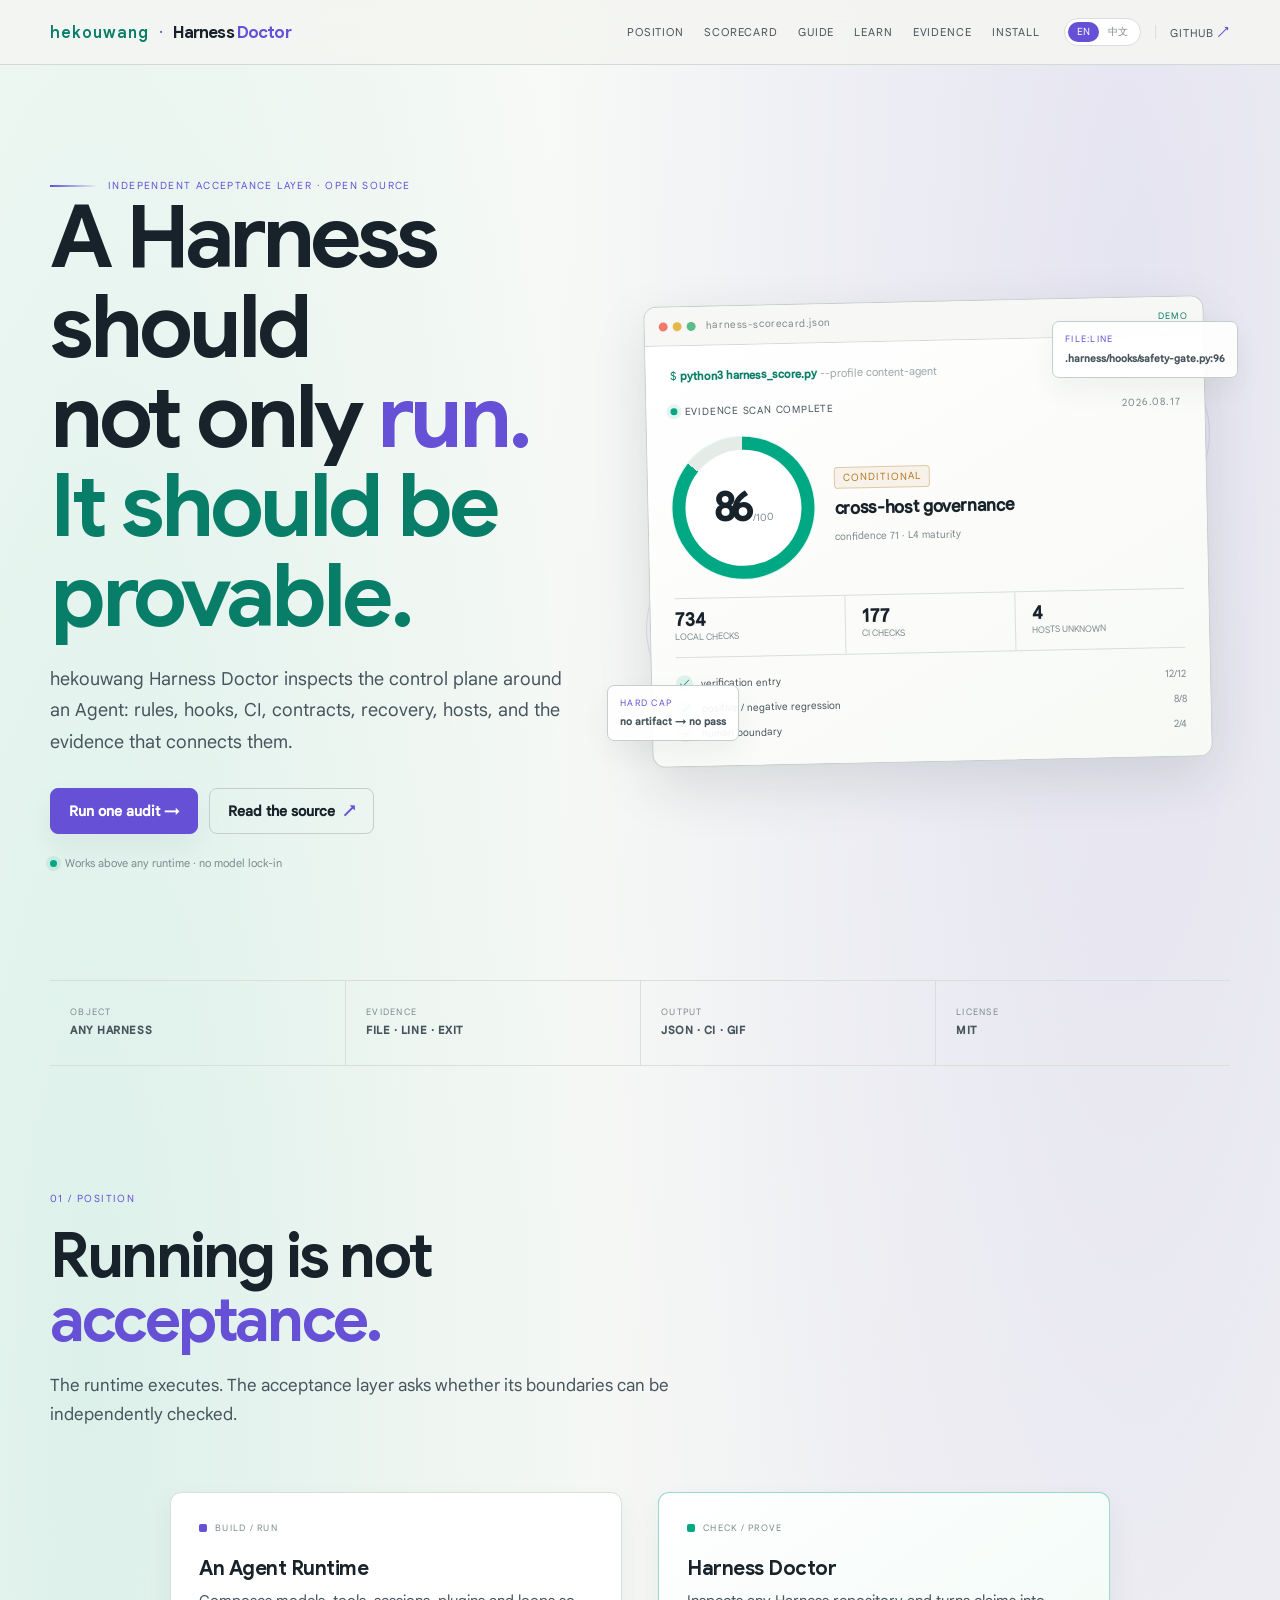
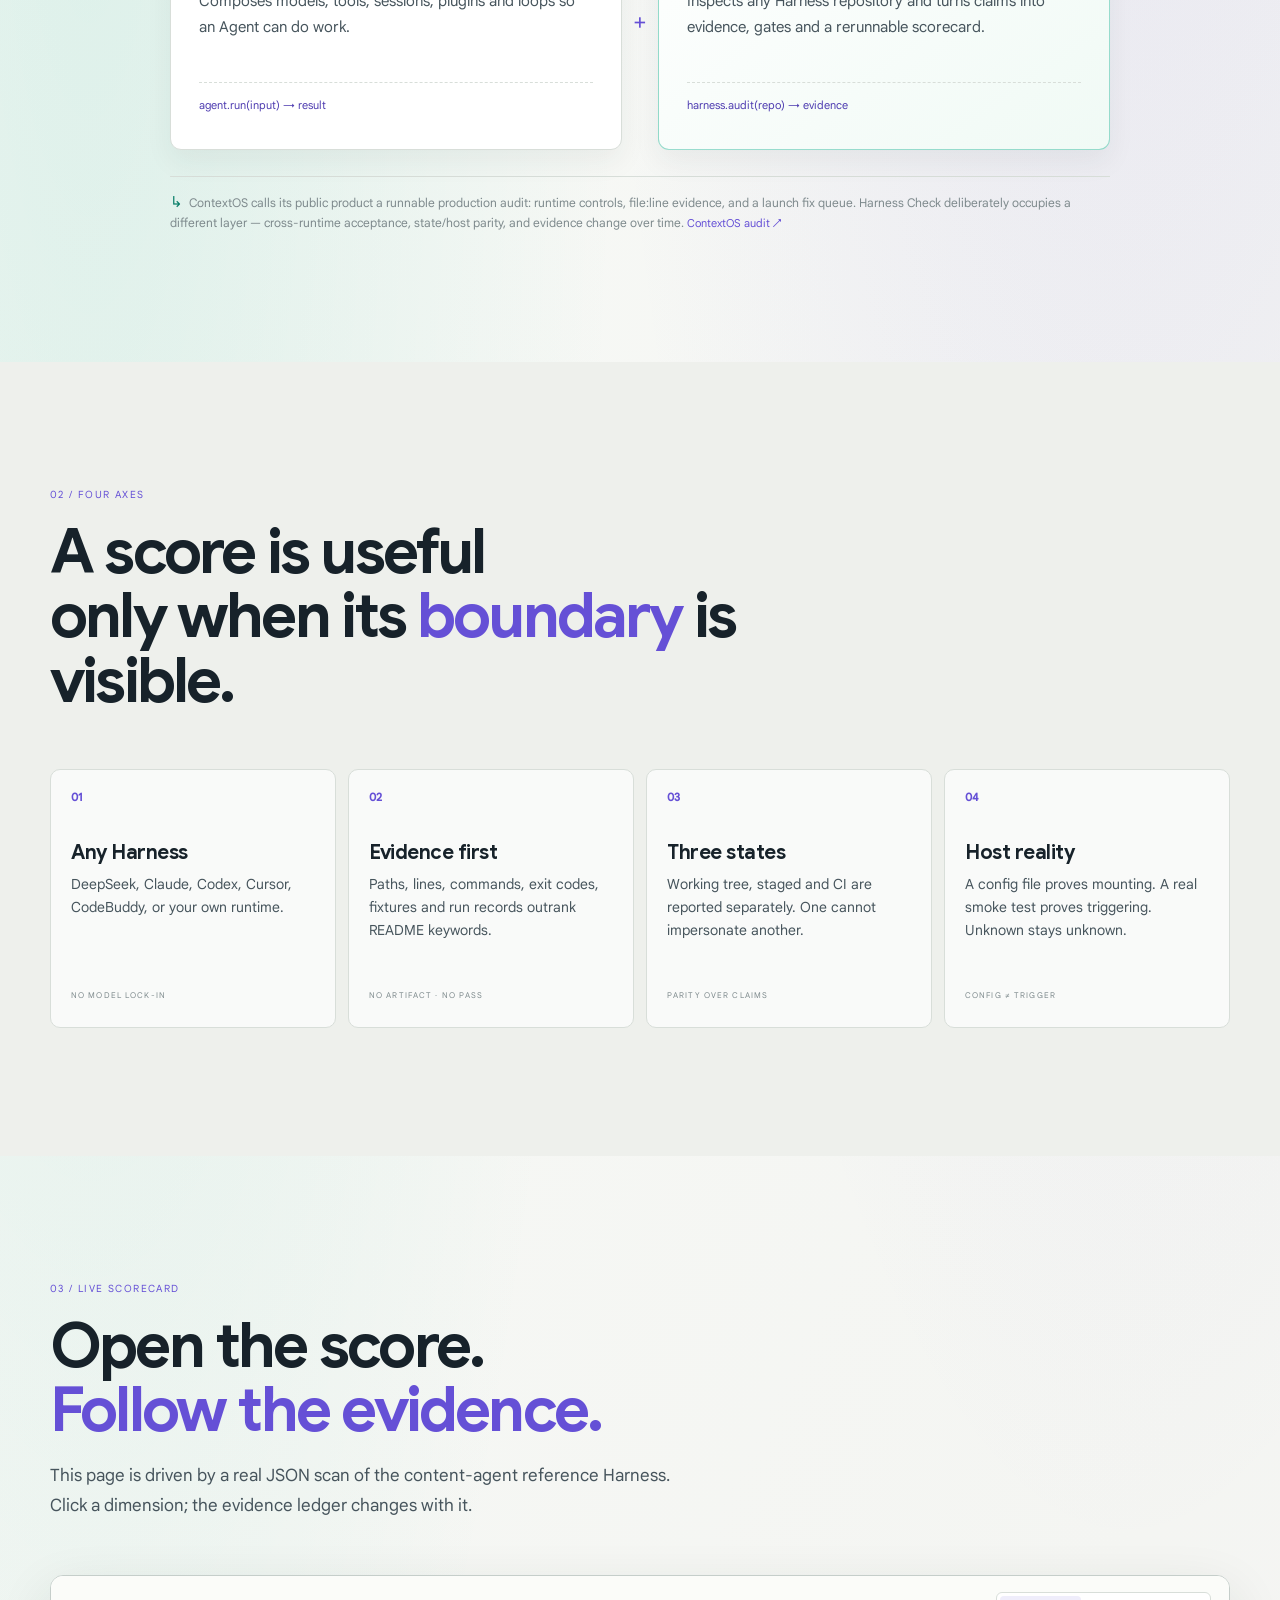
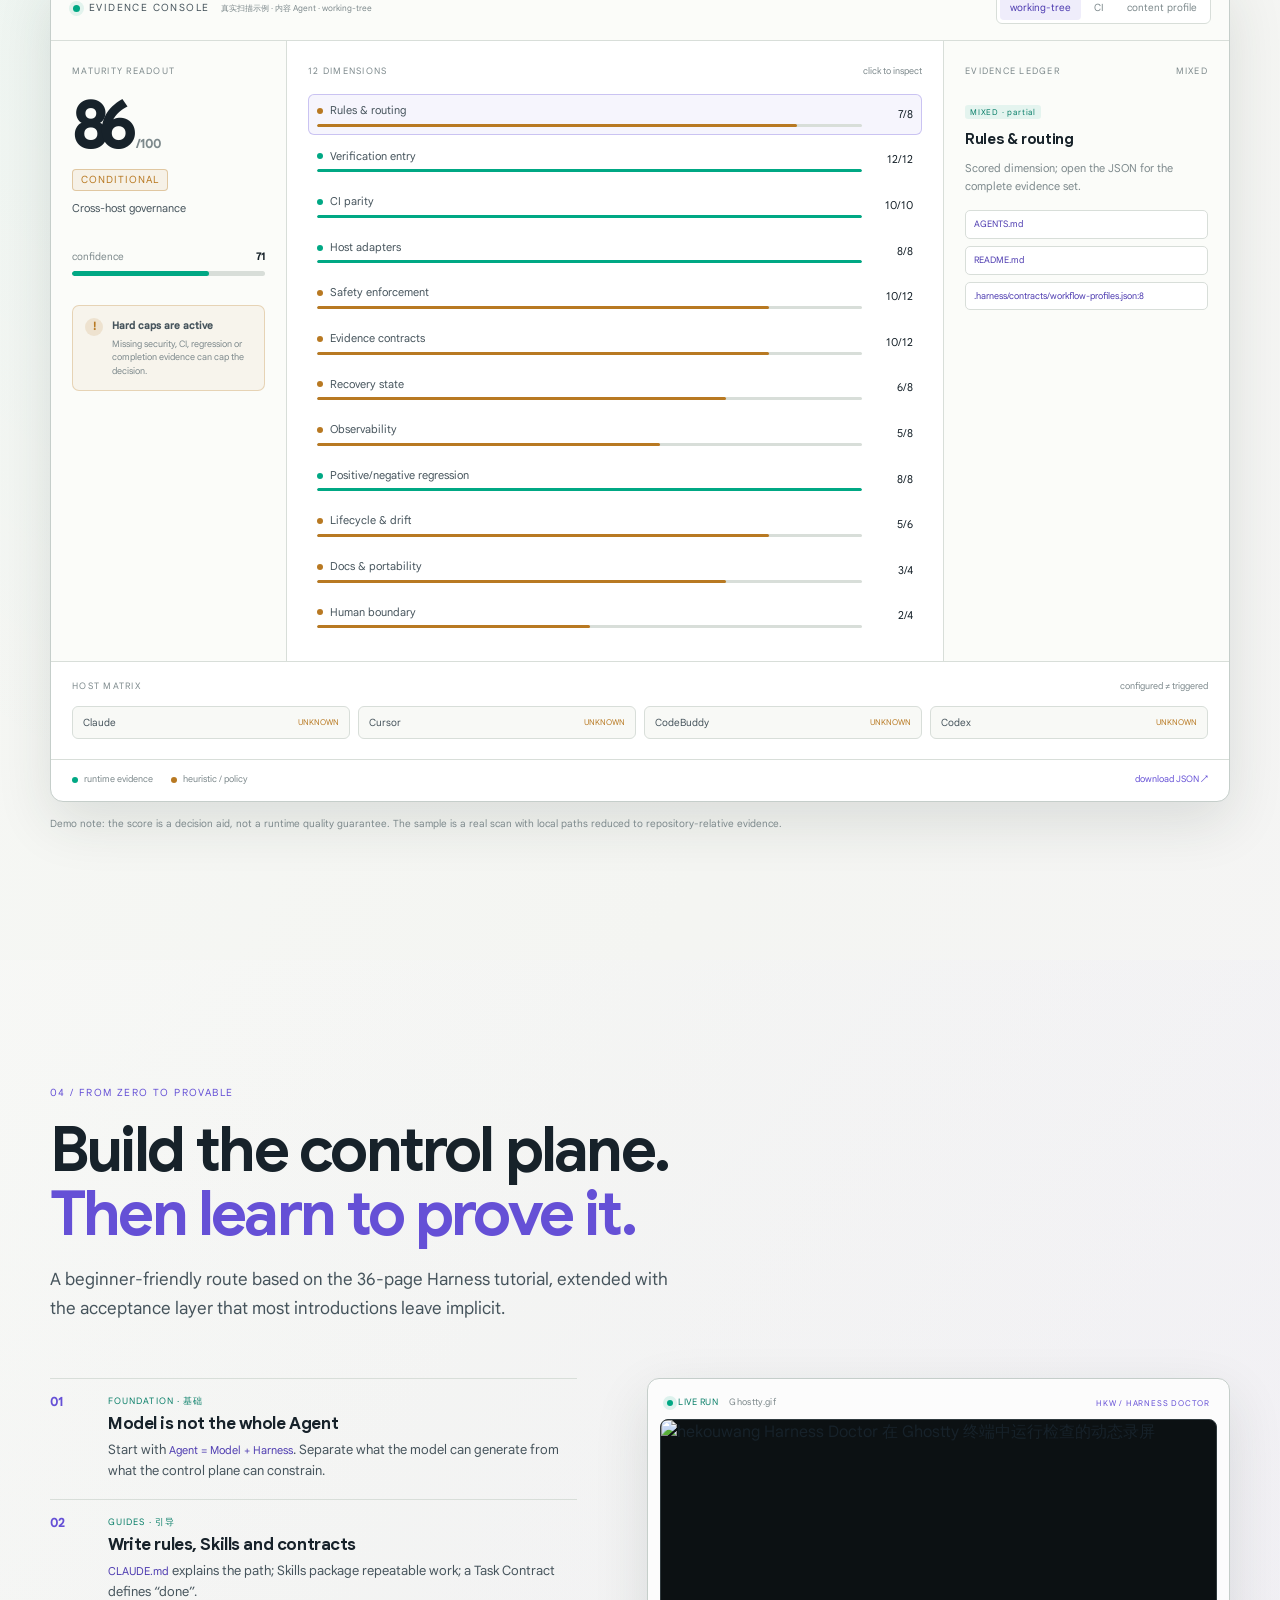
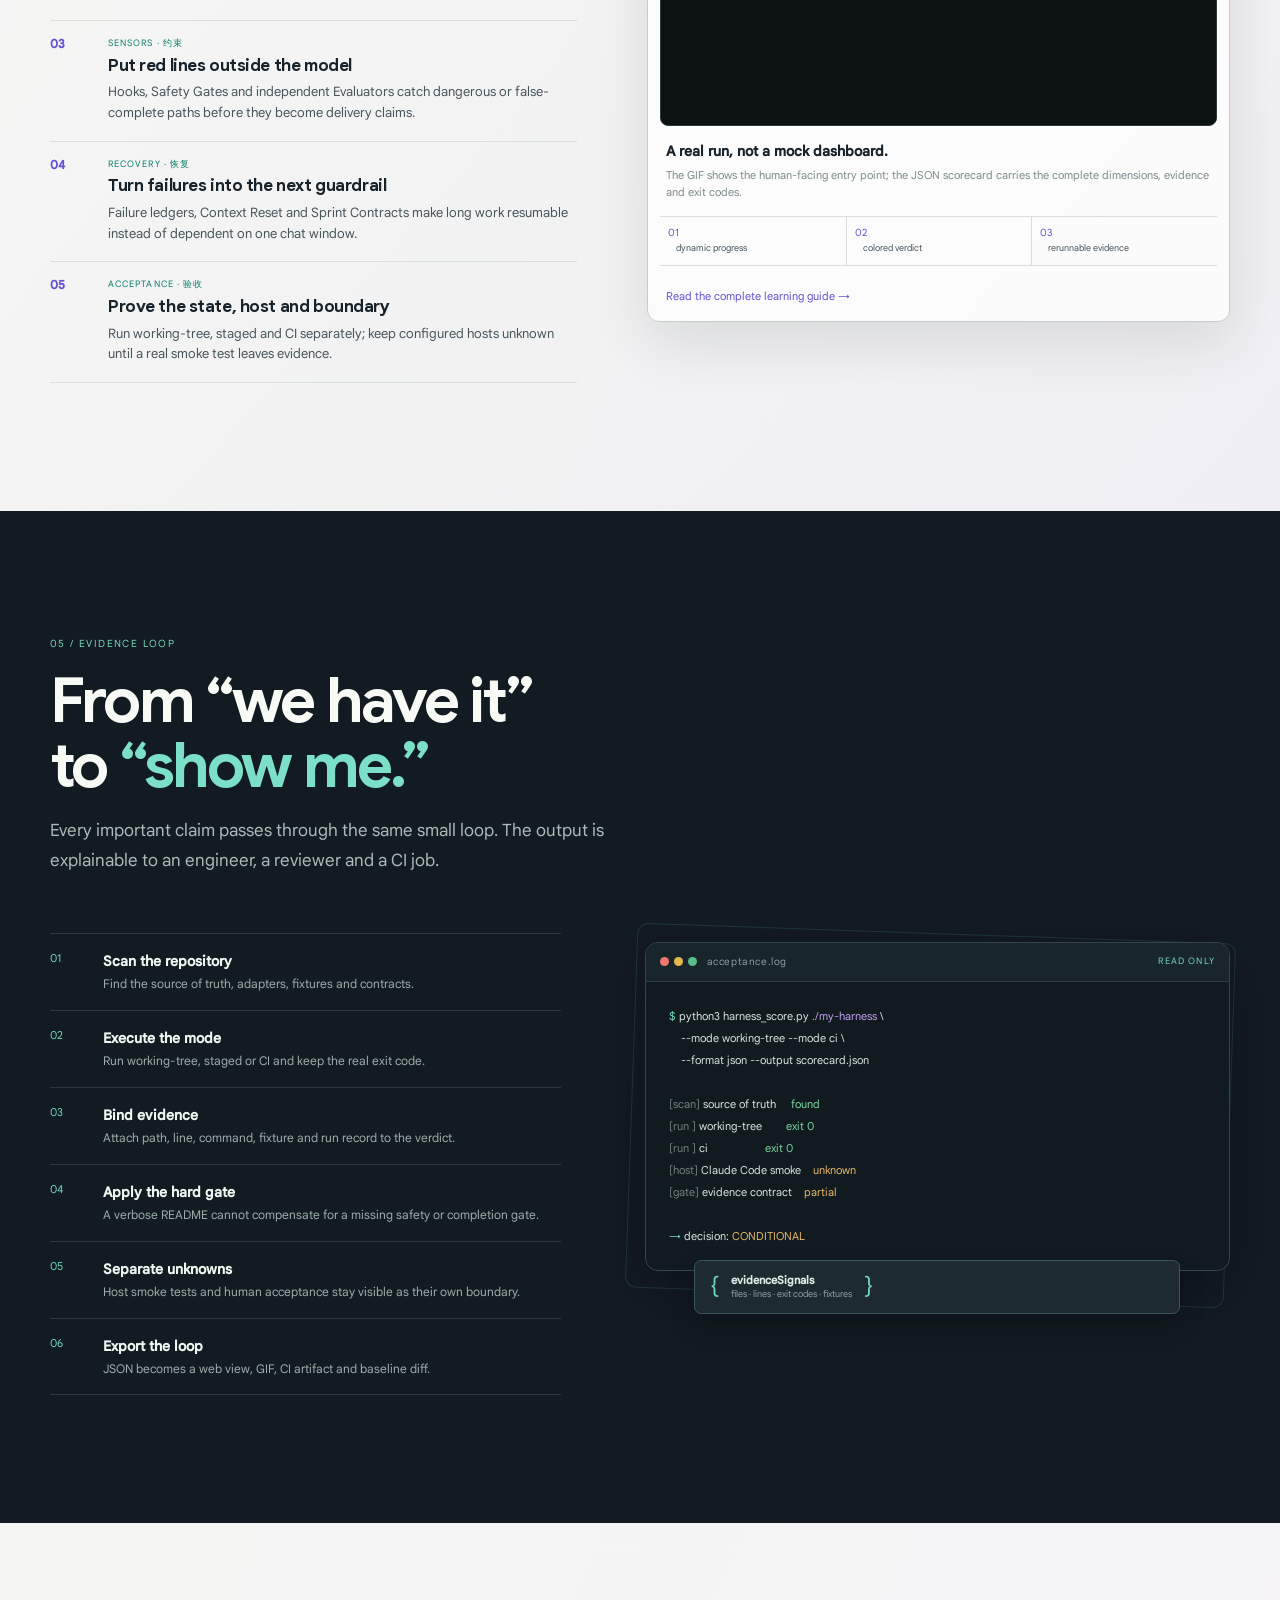
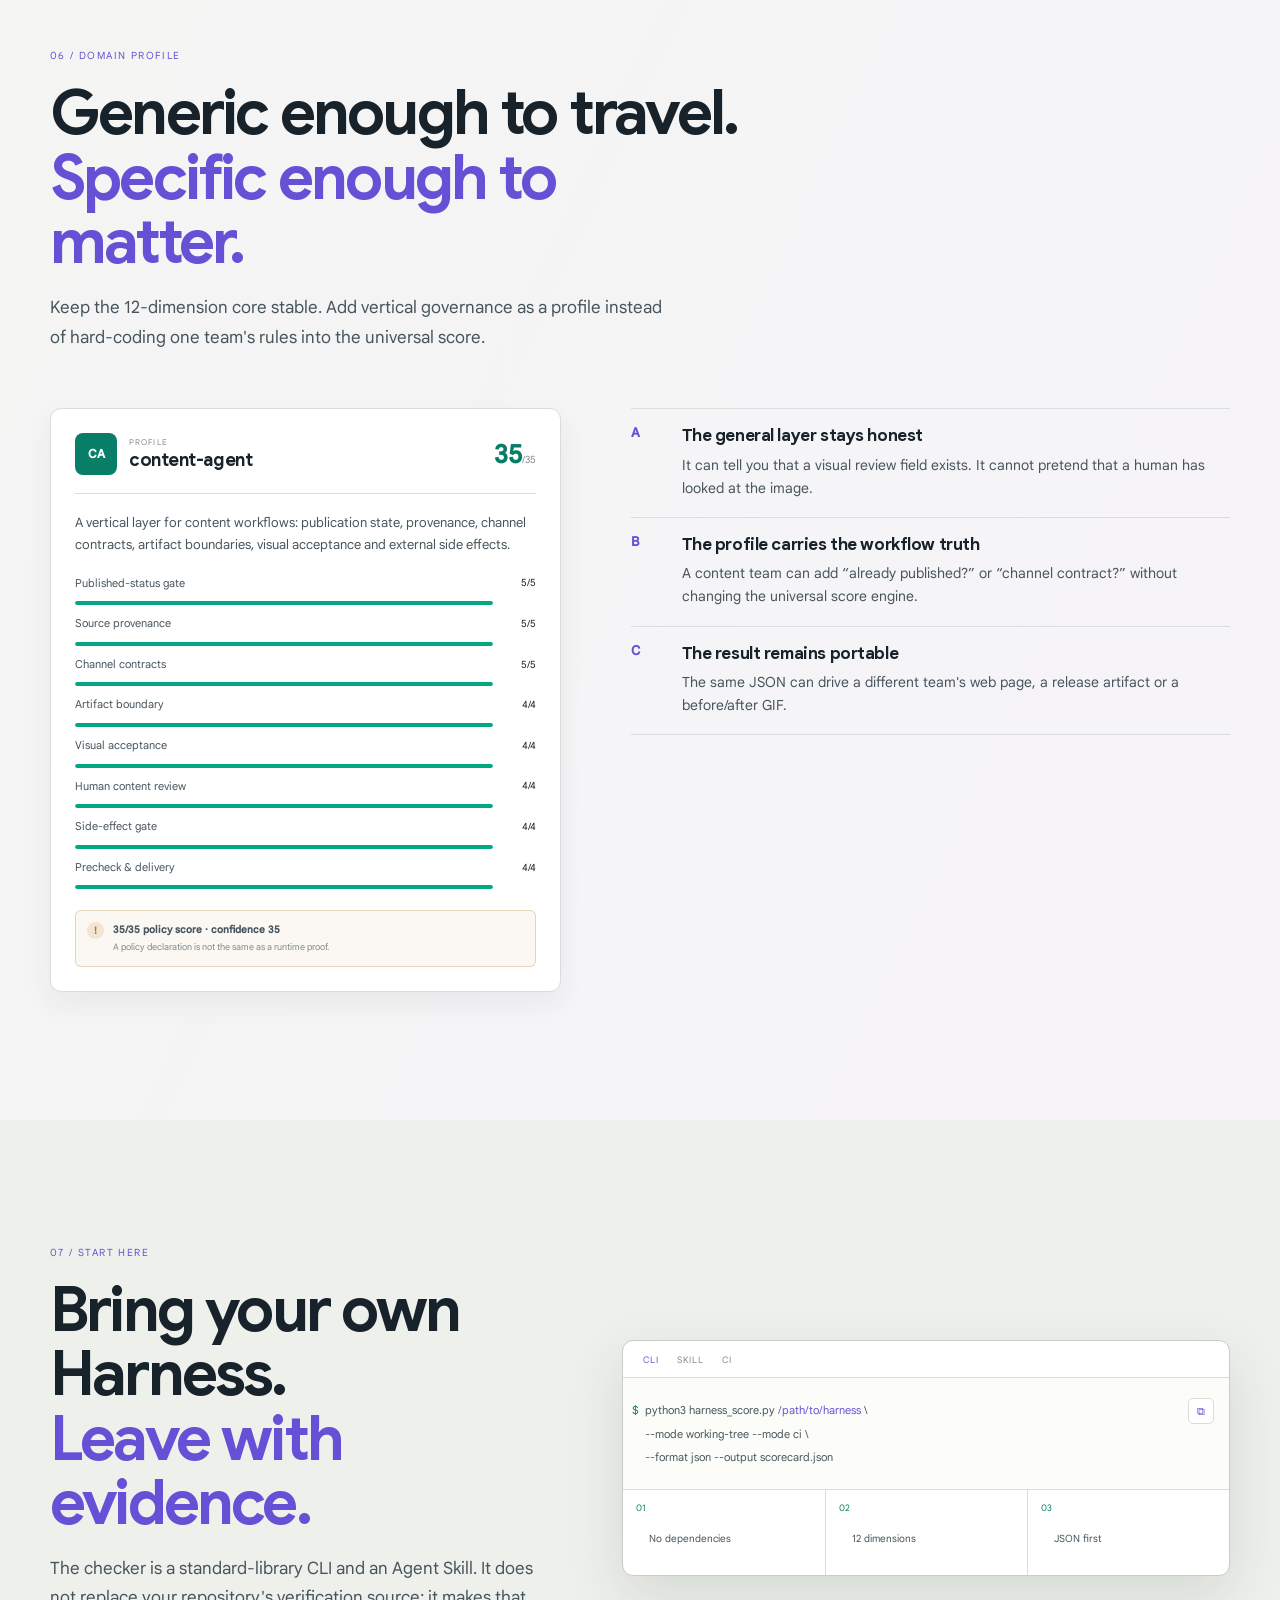
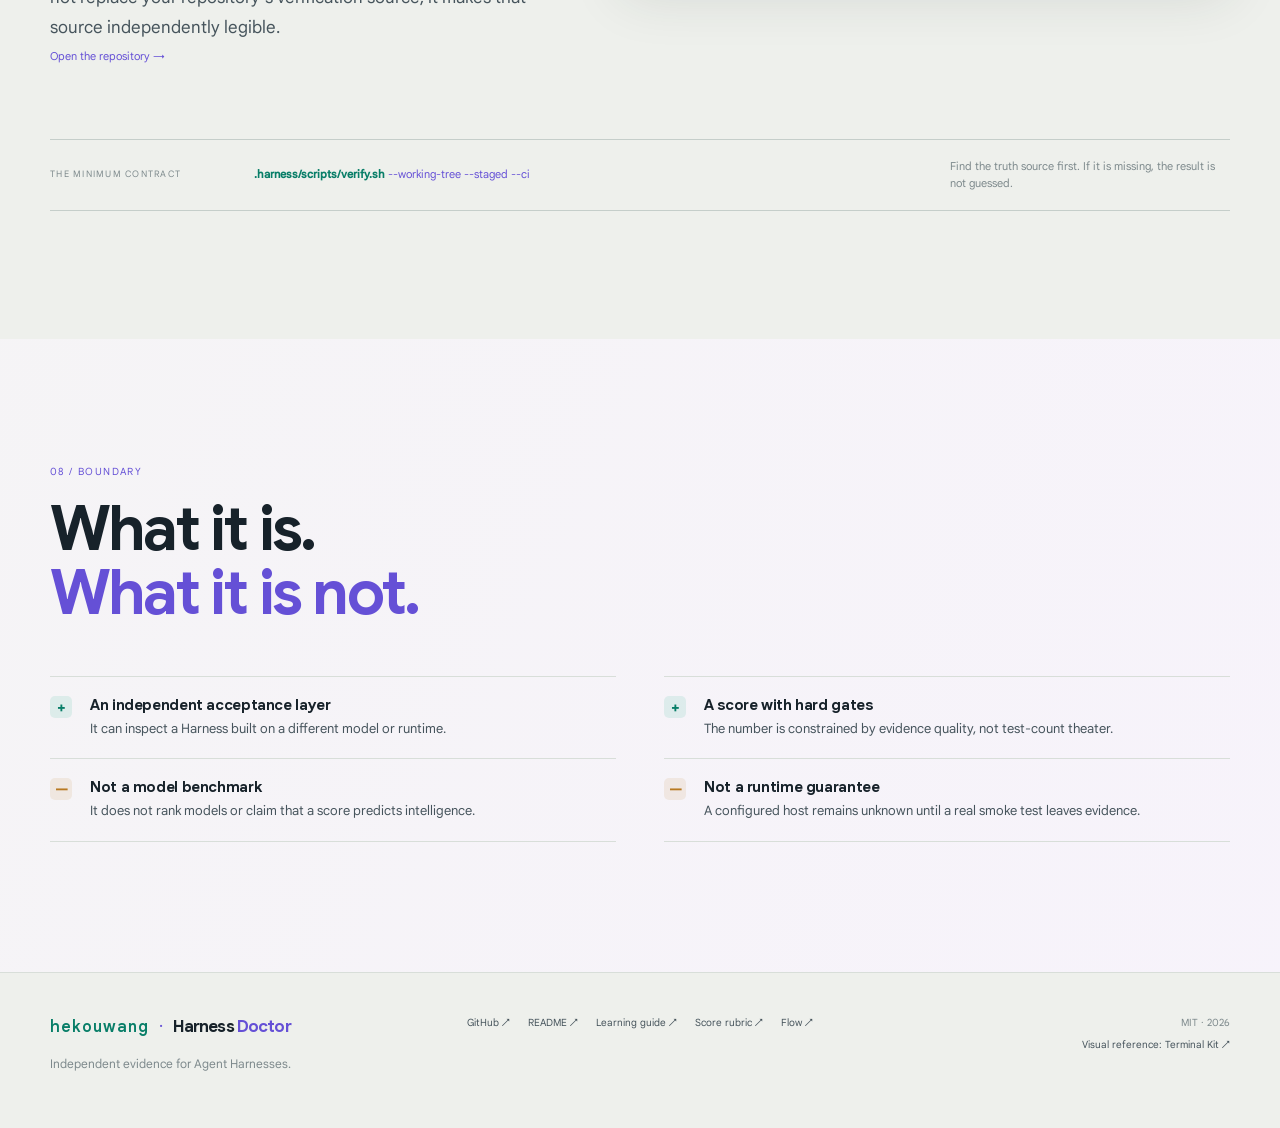
==== commit 848cb8ce: "docs: move beginner guide to Pages" ====
--- a/website/index.html
+++ b/website/index.html
@@ -78,9 +78,9 @@
             </div>
             <div class="mini-readout"><span><b>734</b><small><span class="en">local checks</span><span class="zh">本地检查</span></small></span><span><b>177</b><small>CI checks</small></span><span><b>4</b><small><span class="en">hosts unknown</span><span class="zh">宿主待烟测</span></small></span></div>
             <div class="scan-lines">
-              <span><i class="check">✓</i><span class="en">verification entry</span><span class="zh">验证入口</span><em>12/12</em></span>
-              <span><i class="check">✓</i><span class="en">positive / negative regression</span><span class="zh">正反例回归</span><em>8/8</em></span>
-              <span><i class="partial">~</i><span class="en">human boundary</span><span class="zh">人工边界</span><em>2/4</em></span>
+              <span><i class="scan-check">✓</i><span class="en">verification entry</span><span class="zh">验证入口</span><em>12/12</em></span>
+              <span><i class="scan-check">✓</i><span class="en">positive / negative regression</span><span class="zh">正反例回归</span><em>8/8</em></span>
+              <span><i class="scan-partial">~</i><span class="en">human boundary</span><span class="zh">人工边界</span><em>2/4</em></span>
             </div>
           </div>
         </div>
--- a/website/assets/site.css
+++ b/website/assets/site.css
@@ -54,7 +54,7 @@
   --dark-2: #1a272d;
   --mono: "Google Sans Text", "Noto Sans SC", ui-monospace, monospace;
   --sans: "Google Sans Text", "Noto Sans SC", "PingFang SC", system-ui, sans-serif;
-  --display: "Google Sans Flex", "Google Sans Text", "Noto Sans SC", system-ui, sans-serif;
+  --display: "Google Sans", "Google Sans Flex", "Google Sans Text", "Noto Sans SC", system-ui, sans-serif;
   --num: "Google Sans", "Google Sans Text", "Noto Sans SC", sans-serif;
   --brand: "Google Sans", "Google Sans Text", "Noto Sans SC", sans-serif;
   --shadow: 0 12px 28px rgba(30, 50, 45, .06);
@@ -113,13 +113,13 @@
 .eyebrow { display: flex; align-items: center; gap: 10px; color: var(--purple); font-size: 10px; line-height: 1.4; }
 .eyebrow i { display: block; width: 48px; height: 2px; background: linear-gradient(90deg, var(--purple), transparent); }
 h1, h2, h3, p { margin-top: 0; }
-h1, h2, h3 { font-family: var(--display); letter-spacing: -.045em; }
-h1 { margin-bottom: 22px; font-size: clamp(48px, 7vw, 88px); line-height: 1.02; font-weight: 700; font-synthesis: weight; }
-.hero-harness { display: inline-block; color: var(--ink); font-family: var(--num); font-weight: 700; letter-spacing: -.055em; font-synthesis: weight; }
+h1, h2, h3 { font-family: var(--display); letter-spacing: -.045em; font-synthesis: none; }
+h1 { margin-bottom: 22px; font-size: clamp(48px, 7vw, 88px); line-height: 1.02; font-weight: 700; }
+.hero-harness { display: inline-block; color: var(--ink); font-family: var(--num); font-weight: 700; letter-spacing: -.055em; font-synthesis: none; }
 h1 em, h2 em { color: var(--purple); font-style: normal; }
-h1 strong, h2 strong { color: var(--green-deep); font-weight: 760; }
-h2 { margin-bottom: 18px; font-size: clamp(36px, 5vw, 62px); line-height: 1.04; font-weight: 760; }
-h3 { margin-bottom: 8px; font-size: 20px; line-height: 1.2; font-weight: 730; letter-spacing: -.025em; }
+h1 strong, h2 strong { color: var(--green-deep); font-weight: 700; }
+h2 { margin-bottom: 18px; font-size: clamp(36px, 5vw, 62px); line-height: 1.04; font-weight: 700; }
+h3 { margin-bottom: 8px; font-size: 20px; line-height: 1.2; font-weight: 700; letter-spacing: -.025em; }
 p { color: var(--ink-2); }
 .section-heading { max-width: 700px; }
 .section-index { margin-bottom: 20px; color: var(--purple); font-size: 10px; line-height: 1; }
@@ -187,9 +187,9 @@
 .scan-lines { display: grid; gap: 8px; padding-top: 17px; }
 .scan-lines > span { display: flex; align-items: center; gap: 8px; color: var(--ink-2); font: 10px/1.3 var(--mono); }
 .scan-lines em { margin-left: auto; color: var(--muted); font-style: normal; }
-.check, .partial { width: 17px; height: 17px; display: inline-grid; place-items: center; border-radius: 50%; font-style: normal; }
-.check { color: var(--green-deep); background: rgba(0, 168, 132, .12); }
-.partial { color: var(--amber); background: rgba(184, 121, 34, .12); }
+.scan-lines .scan-check, .scan-lines .scan-partial { width: 17px; height: 17px; display: inline-grid; place-items: center; flex: 0 0 auto; border-radius: 50%; font-style: normal; }
+.scan-lines .scan-check { color: var(--green-deep); background: rgba(0, 168, 132, .12); }
+.scan-lines .scan-partial { color: var(--amber); background: rgba(184, 121, 34, .12); }
 .floating-chip { position: absolute; z-index: 3; display: flex; flex-direction: column; gap: 4px; padding: 10px 12px; border: 1px solid var(--line-dark); border-radius: 7px; box-shadow: var(--shadow); background: rgba(255, 255, 255, .93); font-family: var(--mono); }
 .floating-chip span { color: var(--purple); font-size: 9px; letter-spacing: .14em; }
 .floating-chip b { color: var(--ink-2); font-size: 10px; font-weight: 600; }
@@ -256,16 +256,16 @@
 .cap-box small { margin-top: 4px; color: var(--muted); font-size: 9px; line-height: 1.5; }
 .panel-note { color: var(--muted); font: 9px/1.3 var(--mono); letter-spacing: 0; text-transform: none; }
 .dimension-list { display: grid; gap: 5px; margin-top: 16px; }
-.dimension-item { display: grid; grid-template-columns: minmax(0, 1fr) 42px; align-items: center; gap: 9px; padding: 7px 8px; border: 1px solid transparent; border-radius: 6px; background: transparent; cursor: pointer; text-align: left; }
+.dimension-item { display: grid; grid-template-columns: minmax(0, 1fr) 42px; grid-template-rows: minmax(16px, auto) 3px; align-items: center; width: 100%; min-width: 0; gap: 4px 9px; padding: 7px 8px; border: 1px solid transparent; border-radius: 6px; background: transparent; cursor: pointer; text-align: left; }
 .dimension-item:hover { border-color: var(--line); background: var(--surface-2); }
 .dimension-item.selected { border-color: rgba(101, 80, 214, .3); background: rgba(101, 80, 214, .06); }
-.dimension-name { display: flex; align-items: center; gap: 7px; overflow: hidden; color: var(--ink-2); font-size: 11px; white-space: nowrap; text-overflow: ellipsis; }
+.dimension-name { display: flex; align-items: center; min-width: 0; gap: 7px; overflow: hidden; color: var(--ink-2); font-size: 11px; white-space: nowrap; text-overflow: ellipsis; }
 .dimension-status { width: 6px; height: 6px; flex: 0 0 auto; border-radius: 50%; background: var(--green); }
-.dimension-status.partial { background: var(--amber); }
-.dimension-status.fail { background: var(--red); }
-.dimension-meter { grid-column: 1 / 2; height: 3px; margin-top: -3px; overflow: hidden; border-radius: 99px; background: var(--line); }
+.dimension-status-partial { background: var(--amber); }
+.dimension-status-fail { background: var(--red); }
+.dimension-meter { grid-column: 1 / 2; height: 3px; align-self: center; overflow: hidden; border-radius: 99px; background: var(--line); }
 .dimension-meter i { display: block; height: 100%; border-radius: inherit; background: var(--green); }
-.dimension-item.partial .dimension-meter i { background: var(--amber); }
+.dimension-item.dimension-state-partial .dimension-meter i { background: var(--amber); }
 .dimension-score { grid-column: 2; grid-row: 1 / span 2; color: var(--ink); font: 11px/1 var(--mono); text-align: right; }
 .evidence-content { margin-top: 20px; }
 .evidence-title { margin: 0 0 11px; color: var(--ink); font-size: 15px; line-height: 1.35; }
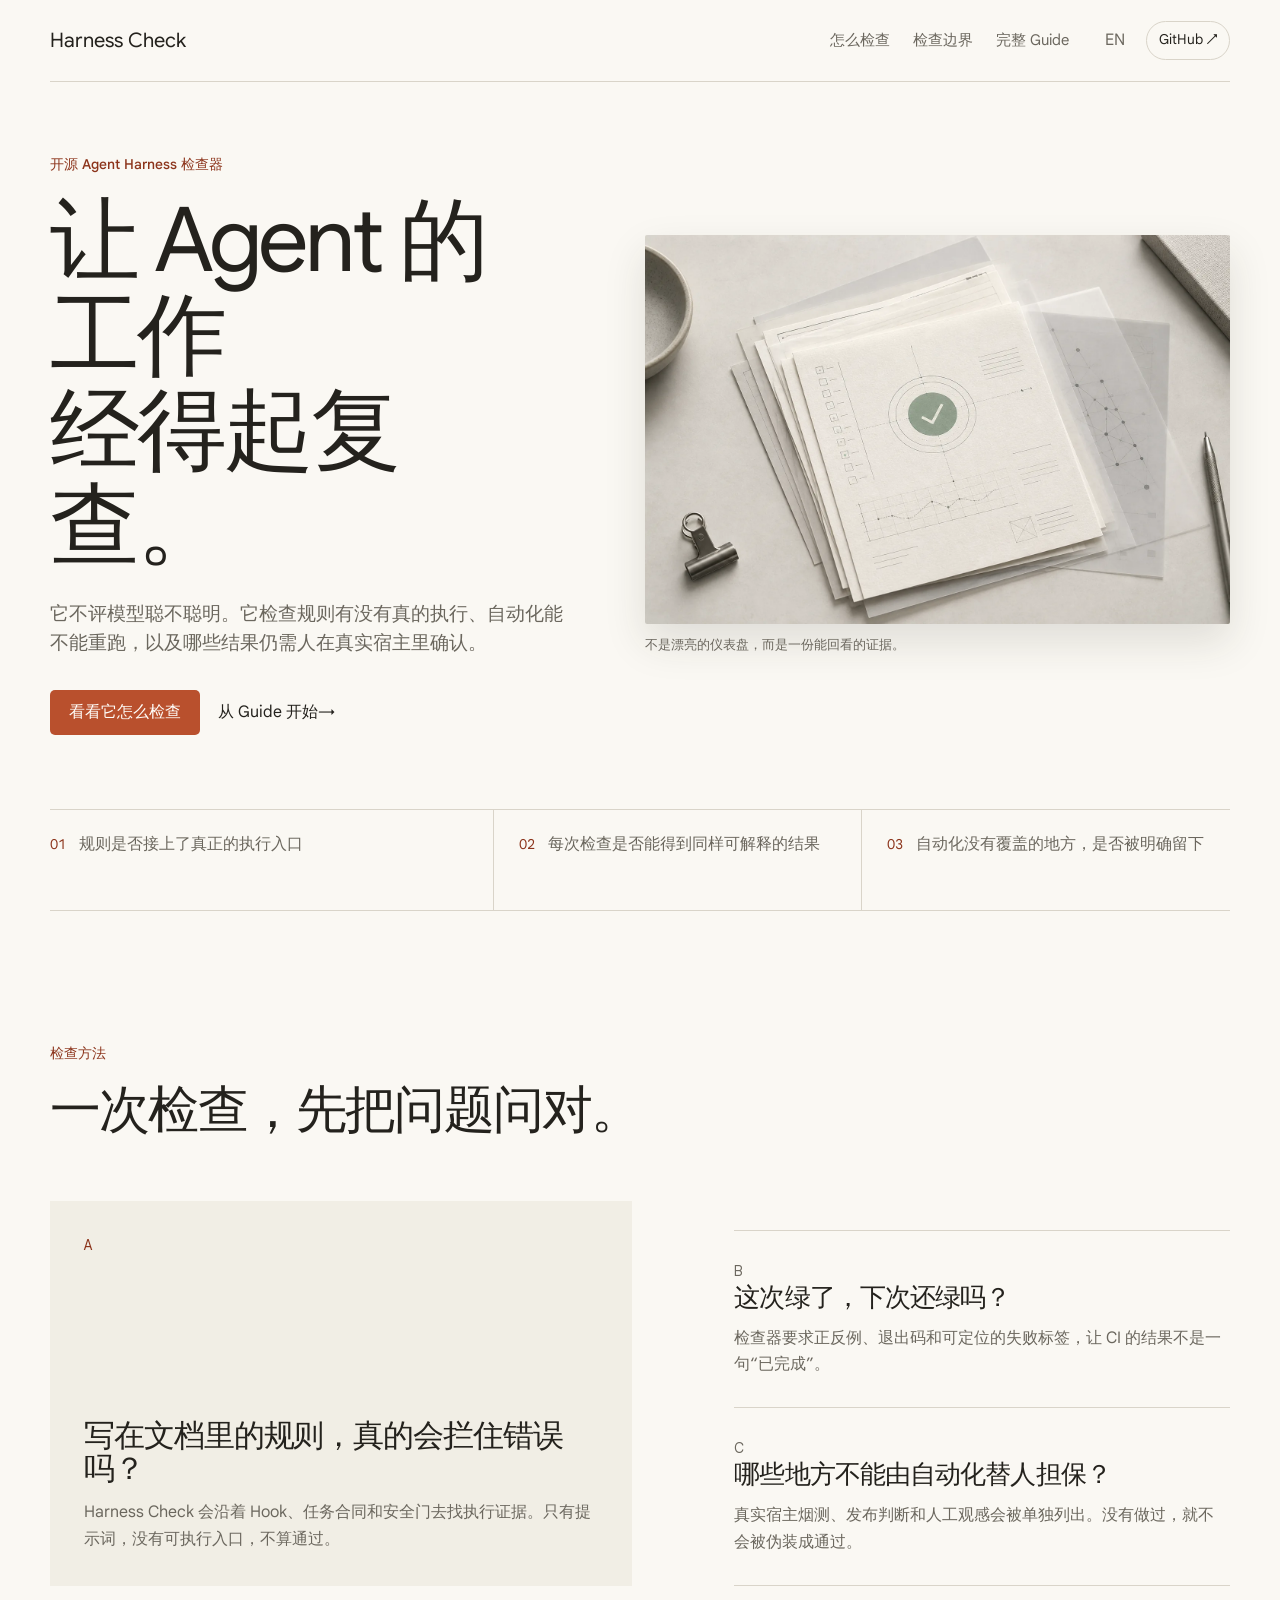
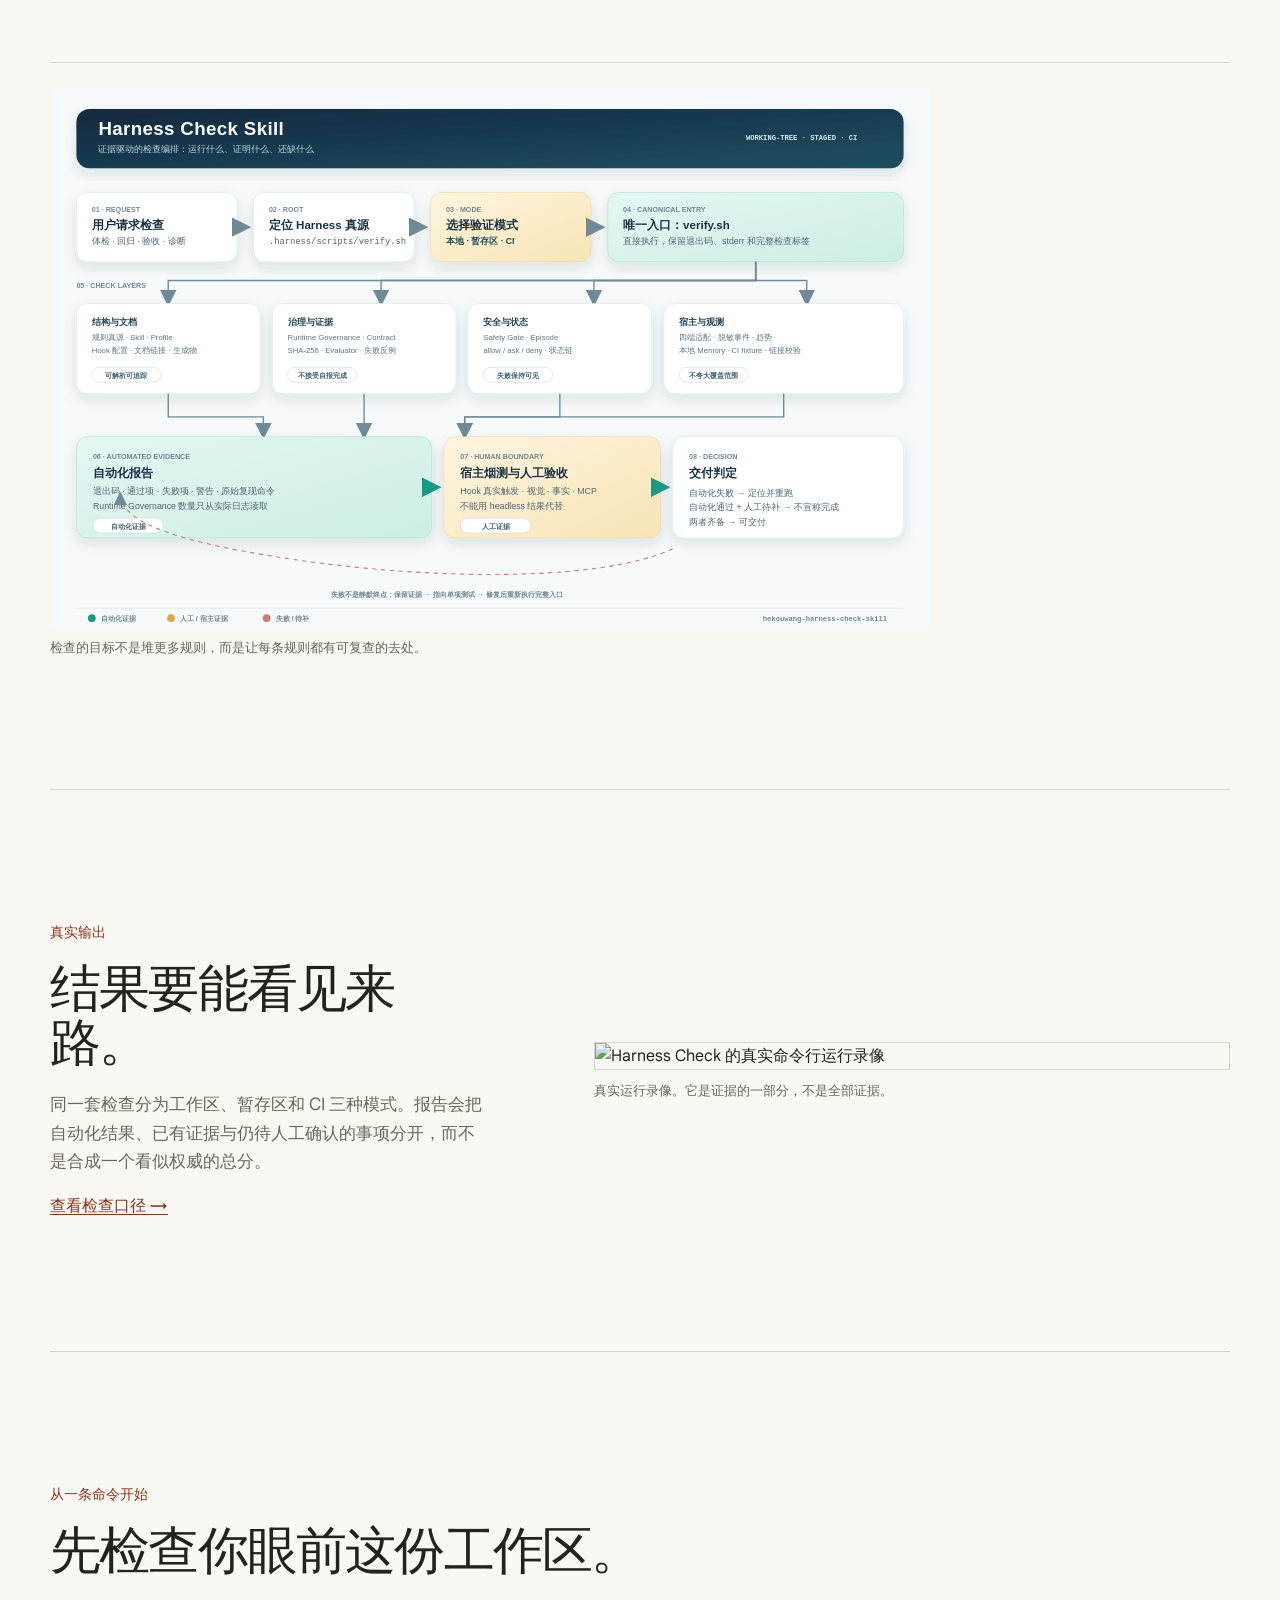
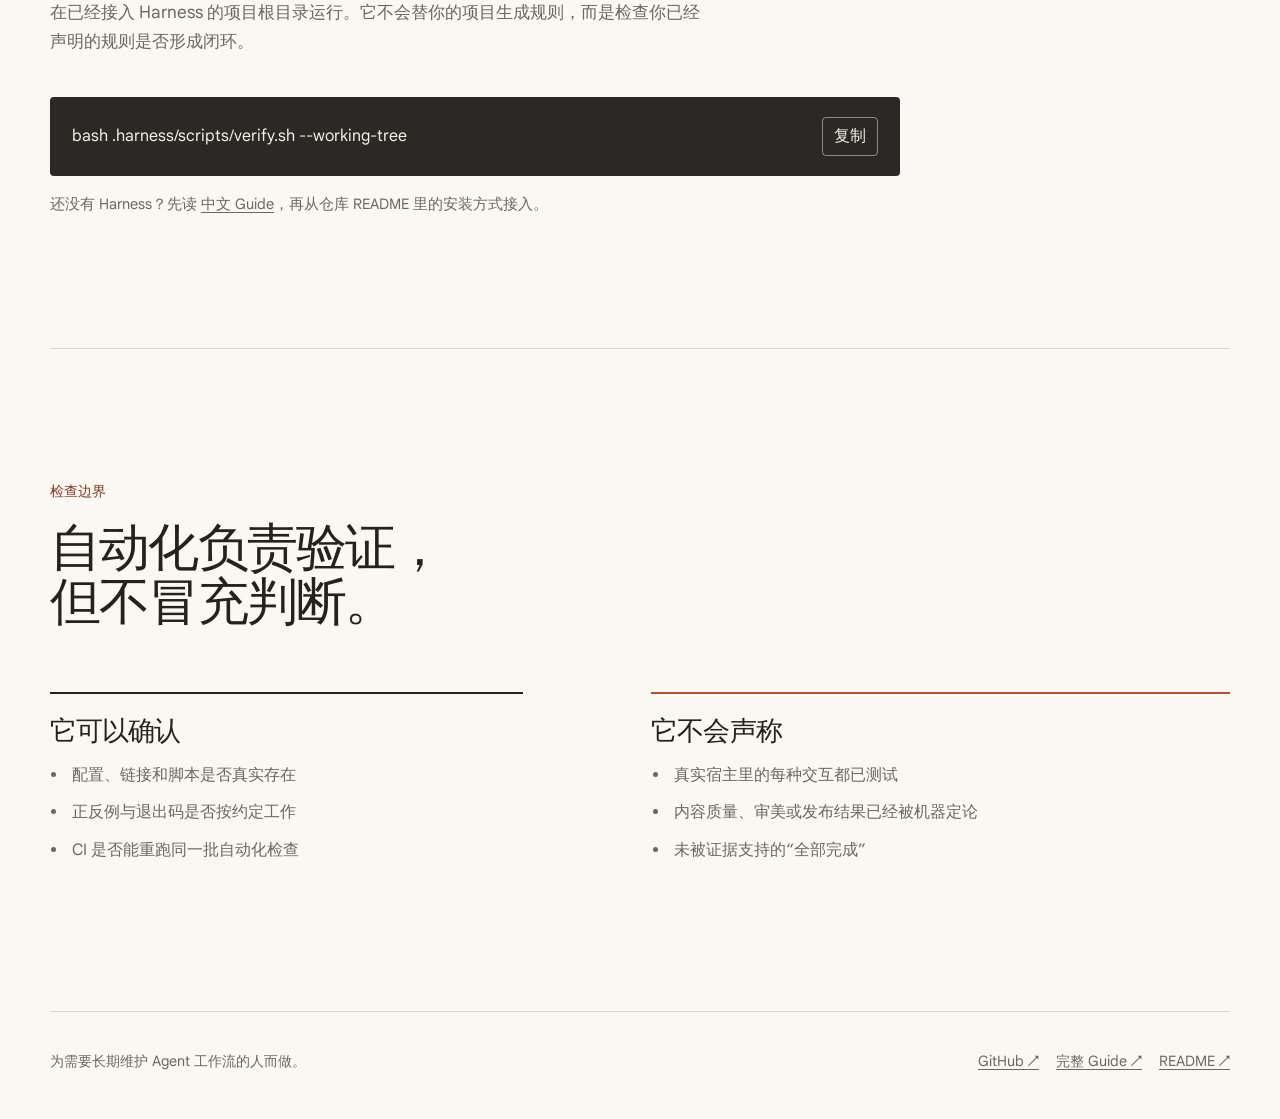
==== commit f1e980c6: "重做 Harness Check 产品站" ====
--- a/website/index.html
+++ b/website/index.html
@@ -1,305 +1,134 @@
 <!doctype html>
-<html lang="en">
-<head>
-  <meta charset="utf-8">
-  <script>
-    (function () {
-      var q = null;
-      try { q = new URLSearchParams(location.search).get('lang'); } catch (e) {}
-      var s = q === 'zh' || q === 'en' ? q : null;
-      try { if (!s) s = localStorage.getItem('hkw-harness-lang'); } catch (e) {}
-      if (s !== 'zh' && s !== 'en') s = /^zh/i.test(navigator.language || '') ? 'zh' : 'en';
-      if (s === 'zh') document.documentElement.classList.add('lang-zh');
-      document.documentElement.lang = s === 'zh' ? 'zh-CN' : 'en';
-    }());
-  </script>
-  <meta name="viewport" content="width=device-width, initial-scale=1">
-  <meta name="theme-color" content="#f4f5f2">
-  <meta name="description" content="hekouwang Harness Doctor — an independent, evidence-first health check for any Agent Harness.">
-  <title>hekouwang Harness Doctor — 让 Harness 不只会跑，还能被证明</title>
-  <link rel="stylesheet" href="assets/site.css">
-</head>
-<body>
-  <div class="scroll-line" id="scrollLine"></div>
-  <div class="grain" aria-hidden="true"></div>
-
-  <header class="masthead">
-    <div class="wrap masthead-inner">
-      <a class="brand" href="#top" aria-label="hekouwang Harness Doctor home">
-        <span class="brand-wordmark">hekouwang</span><span class="brand-divider" aria-hidden="true">·</span><span class="brand-name">Harness <span>Doctor</span></span>
-      </a>
-      <nav class="main-nav" aria-label="Primary navigation">
-        <a href="#position"><span class="en">Position</span><span class="zh">定位</span></a>
-        <a href="#scorecard"><span class="en">Scorecard</span><span class="zh">评分器</span></a>
-        <a href="guide/index.html?lang=zh"><span class="en">Guide</span><span class="zh">文档</span></a>
-        <a href="#learn"><span class="en">Learn</span><span class="zh">入门</span></a>
-        <a href="#proof"><span class="en">Evidence</span><span class="zh">证据链</span></a>
-        <a href="#install"><span class="en">Install</span><span class="zh">接入</span></a>
+<html lang="zh-CN">
+  <head>
+    <meta charset="utf-8">
+    <meta name="viewport" content="width=device-width, initial-scale=1">
+    <meta name="description" content="一个让 Agent Harness 的规则、自动化与人工边界都能被复查的开源检查器。">
+    <meta name="theme-color" content="#faf8f3">
+    <title>Harness Check | 让 Agent 工作经得起复查</title>
+    <link rel="stylesheet" href="assets/site.css">
+  </head>
+  <body>
+    <a class="skip-link" href="#main"><span class="zh">跳到正文</span><span class="en">Skip to content</span></a>
+    <header class="site-header">
+      <a class="wordmark" href="./" aria-label="Harness Check 首页">Harness Check</a>
+      <nav aria-label="页面导航">
+        <a href="#method"><span class="zh">怎么检查</span><span class="en">Method</span></a>
+        <a href="#limits"><span class="zh">检查边界</span><span class="en">Limits</span></a>
+        <a href="guide/index.html"><span class="zh">完整 Guide</span><span class="en">Guide</span></a>
       </nav>
-      <div class="head-actions">
-        <div class="lang-toggle" role="group" aria-label="Language">
-          <button id="btnEn" type="button" aria-pressed="true">EN</button>
-          <button id="btnZh" type="button" aria-pressed="false">中文</button>
-        </div>
-        <a class="head-github" href="https://github.com/huiyonghkw/hekouwang-harness-check-skill">GitHub <span>↗</span></a>
+      <div class="header-actions">
+        <button class="language-toggle" type="button" aria-label="切换语言">EN</button>
+        <a class="github-link" href="https://github.com/huiyonghkw/hekouwang-harness-check-skill">GitHub <span aria-hidden="true">↗</span></a>
       </div>
-    </div>
-  </header>
-
-  <main id="top">
-    <section class="hero wrap">
-      <div class="hero-copy reveal">
-        <div class="eyebrow"><i></i><span class="en">INDEPENDENT ACCEPTANCE LAYER · OPEN SOURCE</span><span class="zh">独立验收层 · 开源</span></div>
-        <h1>
-          <span class="en">A <span class="hero-harness">Harness</span> should<br>not only <em>run.</em><br><strong>It should be provable.</strong></span>
-          <span class="zh"><span class="hero-harness">Harness</span><br><strong>不只会跑。</strong><br>还要能被证明。</span>
-        </h1>
-        <p class="hero-lead">
-          <span class="en">hekouwang Harness Doctor inspects the control plane around an Agent: rules, hooks, CI, contracts, recovery, hosts, and the evidence that connects them.</span>
-          <span class="zh">hekouwang Harness Doctor 检查 Agent 外围的控制面：规则、Hook、CI、契约、恢复、宿主，以及把它们连起来的证据。</span>
-        </p>
-        <div class="hero-ctas">
-          <a class="button button-primary" href="#install"><span class="en">Run one audit →</span><span class="zh">运行一次体检 →</span></a>
-          <a class="button button-quiet" href="https://github.com/huiyonghkw/hekouwang-harness-check-skill"><span class="en">Read the source</span><span class="zh">查看源码</span> <span>↗</span></a>
-        </div>
-        <div class="hero-note"><span class="dot dot-green"></span><span class="en">Works above any runtime · no model lock-in</span><span class="zh">叠加在任何运行时之上 · 不绑定模型</span></div>
-      </div>
-
-      <div class="hero-art reveal reveal-late" aria-label="Example Harness scorecard">
-        <div class="orbit orbit-a"></div><div class="orbit orbit-b"></div>
-        <div class="window score-window">
-          <div class="window-bar"><span class="traffic"><i></i><i></i><i></i></span><span class="window-title">harness-scorecard.json</span><span class="window-state">DEMO</span></div>
-          <div class="score-window-body">
-            <div class="score-topline"><span class="prompt">$</span> <span class="cmd">python3 harness_score.py</span> <span class="muted">--profile content-agent</span></div>
-            <div class="score-intro"><span class="status-dot"></span><span class="en">evidence scan complete</span><span class="zh">证据扫描完成</span><span class="scan-date">2026.08.17</span></div>
-            <div class="score-display">
-              <div class="score-ring" style="--score:86"><span><b>86</b><small>/100</small></span></div>
-              <div class="score-meta"><span class="decision conditional">CONDITIONAL</span><strong><span class="en">cross-host governance</span><span class="zh">跨宿主治理</span></strong><small><span class="en">confidence 71 · L4 maturity</span><span class="zh">置信度 71 · L4 成熟度</span></small></div>
-            </div>
-            <div class="mini-readout"><span><b>734</b><small><span class="en">local checks</span><span class="zh">本地检查</span></small></span><span><b>177</b><small>CI checks</small></span><span><b>4</b><small><span class="en">hosts unknown</span><span class="zh">宿主待烟测</span></small></span></div>
-            <div class="scan-lines">
-              <span><i class="scan-check">✓</i><span class="en">verification entry</span><span class="zh">验证入口</span><em>12/12</em></span>
-              <span><i class="scan-check">✓</i><span class="en">positive / negative regression</span><span class="zh">正反例回归</span><em>8/8</em></span>
-              <span><i class="scan-partial">~</i><span class="en">human boundary</span><span class="zh">人工边界</span><em>2/4</em></span>
-            </div>
+    </header>
+    <main id="main">
+      <section class="hero" aria-labelledby="hero-title">
+        <div class="hero-copy">
+          <p class="kicker"><span class="zh">开源 Agent Harness 检查器</span><span class="en">Open-source checks for Agent Harnesses</span></p>
+          <h1 id="hero-title"><span class="zh">让 Agent 的工作<br>经得起复查。</span><span class="en">Make Agent work<br>reviewable.</span></h1>
+          <p class="hero-lead"><span class="zh">它不评模型聪不聪明。它检查规则有没有真的执行、自动化能不能重跑，以及哪些结果仍需人在真实宿主里确认。</span><span class="en">It does not grade a model. It checks whether rules run, automation can be repeated, and what still needs a human in the real host.</span></p>
+          <div class="hero-actions">
+            <a class="button button-primary" href="#method"><span class="zh">看看它怎么检查</span><span class="en">See the method</span></a>
+            <a class="button button-text" href="guide/index.html"><span class="zh">从 Guide 开始</span><span class="en">Start with the guide</span> <span aria-hidden="true">→</span></a>
           </div>
         </div>
-        <div class="floating-chip chip-evidence"><span>FILE:LINE</span><b>.harness/hooks/safety-gate.py:96</b></div>
-        <div class="floating-chip chip-cap"><span>HARD CAP</span><b>no artifact → no pass</b></div>
-      </div>
-    </section>
-
-    <section class="signal-strip wrap" aria-label="Product signals">
-      <div><span class="signal-label"><span class="en">OBJECT</span><span class="zh">检查对象</span></span><b>ANY HARNESS</b></div>
-      <div><span class="signal-label"><span class="en">EVIDENCE</span><span class="zh">证据优先</span></span><b>FILE · LINE · EXIT</b></div>
-      <div><span class="signal-label"><span class="en">OUTPUT</span><span class="zh">输出</span></span><b>JSON · CI · GIF</b></div>
-      <div><span class="signal-label"><span class="en">LICENSE</span><span class="zh">许可</span></span><b>MIT</b></div>
-    </section>
-
-    <section class="section wrap" id="position">
-      <div class="section-heading reveal">
-        <div class="section-index">01 / POSITION</div>
-        <h2><span class="en">Running is not<br><em>acceptance.</em></span><span class="zh">能跑起来，<br>不等于<strong>能验收。</strong></span></h2>
-        <p><span class="en">The runtime executes. The acceptance layer asks whether its boundaries can be independently checked.</span><span class="zh">运行时负责执行；验收层负责追问：它的边界能不能被独立检查、复现和交接。</span></p>
-      </div>
-      <div class="position-grid reveal reveal-late">
-        <article class="position-card muted-card">
-          <div class="card-kicker"><span class="card-signal signal-purple"></span><span class="en">BUILD / RUN</span><span class="zh">构建 / 运行</span></div>
-          <h3><span class="en">An Agent Runtime</span><span class="zh">Agent Runtime</span></h3>
-          <p><span class="en">Composes models, tools, sessions, plugins and loops so an Agent can do work.</span><span class="zh">组合模型、工具、会话、插件和循环，让 Agent 能把事情做起来。</span></p>
-          <code>agent.run(input) → result</code>
-        </article>
-        <div class="position-arrow" aria-hidden="true">+</div>
-        <article class="position-card accent-card">
-          <div class="card-kicker"><span class="card-signal signal-green"></span><span class="en">CHECK / PROVE</span><span class="zh">检查 / 证明</span></div>
-          <h3><span class="en">Harness Doctor</span><span class="zh">Harness Doctor</span></h3>
-          <p><span class="en">Inspects any Harness repository and turns claims into evidence, gates and a rerunnable scorecard.</span><span class="zh">检查任何 Harness 仓库，把“我们有”变成证据、门槛和可重跑的评分卡。</span></p>
-          <code>harness.audit(repo) → evidence</code>
-        </article>
-      </div>
-      <div class="position-footnote reveal"><span class="footnote-mark">↳</span><span class="en">ContextOS calls its public product a runnable production audit: runtime controls, file:line evidence, and a launch fix queue. Harness Check deliberately occupies a different layer — cross-runtime acceptance, state/host parity, and evidence change over time.</span><span class="zh">ContextOS 的公开产品是“可运行的生产审计”：运行时控制项、文件行号证据和发布修复队列。Harness Check 刻意站在另一层：跨运行时验收、跨状态/宿主一致性，以及证据随时间的变化。</span> <a href="https://contextosai.com/agent-harness-audit">ContextOS audit ↗</a></div>
-    </section>
-
-    <section class="section section-tint" id="axes">
-      <div class="wrap">
-        <div class="section-heading reveal">
-          <div class="section-index">02 / FOUR AXES</div>
-          <h2><span class="en">A score is useful<br>only when its <em>boundary</em> is visible.</span><span class="zh">分数有用，<br>前提是<strong>边界</strong>也可见。</span></h2>
+        <figure class="hero-image">
+          <img src="assets/evidence-still-life.webp" width="1536" height="1024" alt="一叠用于核验的纸质检查表">
+          <figcaption><span class="zh">不是漂亮的仪表盘，而是一份能回看的证据。</span><span class="en">Not a pretty dashboard. A trail you can revisit.</span></figcaption>
+        </figure>
+      </section>
+      <section class="orientation" aria-label="检查范围">
+        <p><strong>01</strong><span class="zh">规则是否接上了真正的执行入口</span><span class="en">Are rules wired to a real execution path?</span></p>
+        <p><strong>02</strong><span class="zh">每次检查是否能得到同样可解释的结果</span><span class="en">Can each check be repeated and explained?</span></p>
+        <p><strong>03</strong><span class="zh">自动化没有覆盖的地方，是否被明确留下</span><span class="en">Are gaps beyond automation plainly left visible?</span></p>
+      </section>
+      <section id="method" class="method section" aria-labelledby="method-title">
+        <div class="section-intro">
+          <p class="kicker"><span class="zh">检查方法</span><span class="en">The method</span></p>
+          <h2 id="method-title"><span class="zh">一次检查，先把问题问对。</span><span class="en">One audit starts with the right questions.</span></h2>
         </div>
-        <div class="axis-grid reveal reveal-late">
-          <article class="axis-card"><span class="axis-no">01</span><h3><span class="en">Any Harness</span><span class="zh">任何 Harness</span></h3><p><span class="en">DeepSeek, Claude, Codex, Cursor, CodeBuddy, or your own runtime.</span><span class="zh">DeepSeek、Claude、Codex、Cursor、CodeBuddy，或者你自己写的运行时。</span></p><span class="axis-tag">NO MODEL LOCK-IN</span></article>
-          <article class="axis-card"><span class="axis-no">02</span><h3><span class="en">Evidence first</span><span class="zh">证据优先</span></h3><p><span class="en">Paths, lines, commands, exit codes, fixtures and run records outrank README keywords.</span><span class="zh">路径、行号、命令、退出码、fixture 和运行记录优先于 README 关键词。</span></p><span class="axis-tag">NO ARTIFACT · NO PASS</span></article>
-          <article class="axis-card"><span class="axis-no">03</span><h3><span class="en">Three states</span><span class="zh">三个状态</span></h3><p><span class="en">Working tree, staged and CI are reported separately. One cannot impersonate another.</span><span class="zh">工作区、暂存区和 CI 分开报告。一次本地通过，不能冒充另外两个。</span></p><span class="axis-tag">PARITY OVER CLAIMS</span></article>
-          <article class="axis-card"><span class="axis-no">04</span><h3><span class="en">Host reality</span><span class="zh">宿主现实</span></h3><p><span class="en">A config file proves mounting. A real smoke test proves triggering. Unknown stays unknown.</span><span class="zh">配置文件只能证明挂载，真实烟测才证明触发。没有证据，就保持 unknown。</span></p><span class="axis-tag">CONFIG ≠ TRIGGER</span></article>
-        </div>
-      </div>
-    </section>
-
-    <section class="section wrap" id="scorecard">
-      <div class="section-heading score-heading reveal">
-        <div class="section-index">03 / LIVE SCORECARD</div>
-        <h2><span class="en">Open the score.<br><em>Follow the evidence.</em></span><span class="zh">打开分数，<br><strong>顺着证据往下看。</strong></span></h2>
-        <p><span class="en">This page is driven by a real JSON scan of the content-agent reference Harness. Click a dimension; the evidence ledger changes with it.</span><span class="zh">这一块由真实扫描生成的 JSON 驱动。点击一个维度，下面的证据台账会跟着变化。</span></p>
-      </div>
-      <div class="scorecard-shell reveal reveal-late">
-        <div class="scorecard-toolbar">
-          <div class="toolbar-title"><span class="live-dot"></span><span class="en">EVIDENCE CONSOLE</span><span class="zh">证据控制台</span><small id="targetLabel">loading…</small></div>
-          <div class="mode-tabs" role="tablist" aria-label="Scorecard view">
-            <button type="button" class="mode-tab active" data-mode="working-tree" role="tab" aria-selected="true"><span class="en">working-tree</span><span class="zh">工作区</span></button>
-            <button type="button" class="mode-tab" data-mode="ci" role="tab" aria-selected="false">CI</button>
-            <button type="button" class="mode-tab" data-mode="profile" role="tab" aria-selected="false"><span class="en">content profile</span><span class="zh">内容 Profile</span></button>
+        <div class="method-layout">
+          <article class="method-anchor">
+            <p class="method-number">A</p>
+            <h3><span class="zh">写在文档里的规则，真的会拦住错误吗？</span><span class="en">Can a written rule actually stop an error?</span></h3>
+            <p><span class="zh">Harness Check 会沿着 Hook、任务合同和安全门去找执行证据。只有提示词，没有可执行入口，不算通过。</span><span class="en">Harness Check follows hooks, task contracts, and safety gates for execution evidence. A prompt alone is not a pass.</span></p>
+          </article>
+          <div class="method-notes">
+            <article>
+              <p class="method-number">B</p>
+              <h3><span class="zh">这次绿了，下次还绿吗？</span><span class="en">Will it pass the same way next time?</span></h3>
+              <p><span class="zh">检查器要求正反例、退出码和可定位的失败标签，让 CI 的结果不是一句“已完成”。</span><span class="en">Fixtures, exit codes, and named failures keep CI results from collapsing into a vague “done”.</span></p>
+            </article>
+            <article>
+              <p class="method-number">C</p>
+              <h3><span class="zh">哪些地方不能由自动化替人担保？</span><span class="en">What should automation never promise for a person?</span></h3>
+              <p><span class="zh">真实宿主烟测、发布判断和人工观感会被单独列出。没有做过，就不会被伪装成通过。</span><span class="en">Real-host smoke tests, release calls, and human judgement stay separate. Untested work is never dressed up as passed.</span></p>
+            </article>
           </div>
         </div>
-        <div class="scorecard-grid">
-          <div class="score-overview">
-            <div class="overview-label"><span class="en">MATURITY READOUT</span><span class="zh">成熟度读数</span></div>
-            <div class="big-score"><span id="scoreValue">—</span><small>/100</small></div>
-            <div class="decision-line"><span id="decisionValue" class="decision conditional">CONDITIONAL</span><span id="maturityValue">—</span></div>
-            <div class="confidence"><span class="en">confidence</span><span class="zh">置信度</span><b id="confidenceValue">—</b><div class="confidence-track"><i id="confidenceBar"></i></div></div>
-            <div class="cap-box" id="capBox"><span class="cap-icon">!</span><span><b><span class="en">Hard caps are active</span><span class="zh">硬门槛始终有效</span></b><small><span class="en">Missing security, CI, regression or completion evidence can cap the decision.</span><span class="zh">缺安全、CI、反例或完成证据时，分数会自动封顶。</span></small></span></div>
-          </div>
-          <div class="dimension-panel">
-            <div class="panel-head"><span class="en">12 DIMENSIONS</span><span class="zh">12 个维度</span><span class="panel-note"><span class="en">click to inspect</span><span class="zh">点击查看证据</span></span></div>
-            <div id="dimensionList" class="dimension-list"><div class="loading-block">loading scorecard…</div></div>
-          </div>
-          <aside class="evidence-panel" id="evidencePanel">
-            <div class="panel-head"><span class="en">EVIDENCE LEDGER</span><span class="zh">证据台账</span><span class="ledger-kind" id="ledgerKind">—</span></div>
-            <div id="evidenceContent" class="evidence-content"><p class="empty-state">select a dimension</p></div>
-          </aside>
+        <figure class="flow-figure">
+          <img src="assets/harness-check-flow.svg" alt="Harness Check 从请求、检查入口到证据和人工边界的流程图">
+          <figcaption><span class="zh">检查的目标不是堆更多规则，而是让每条规则都有可复查的去处。</span><span class="en">The goal is not more rules. It is a reviewable destination for each one.</span></figcaption>
+        </figure>
+      </section>
+      <section class="evidence section" aria-labelledby="evidence-title">
+        <div class="evidence-copy">
+          <p class="kicker"><span class="zh">真实输出</span><span class="en">A real run</span></p>
+          <h2 id="evidence-title"><span class="zh">结果要能看见来路。</span><span class="en">A result should show where it came from.</span></h2>
+          <p><span class="zh">同一套检查分为工作区、暂存区和 CI 三种模式。报告会把自动化结果、已有证据与仍待人工确认的事项分开，而不是合成一个看似权威的总分。</span><span class="en">The same suite runs for the working tree, staged changes, and CI. Its report separates automated results, recorded evidence, and human follow-ups instead of inventing one authoritative score.</span></p>
+          <a class="text-link" href="https://github.com/huiyonghkw/hekouwang-harness-check-skill/blob/main/references/score-rubric.json"><span class="zh">查看检查口径</span><span class="en">Read the rubric</span> <span aria-hidden="true">→</span></a>
         </div>
-        <div class="host-strip">
-          <div class="panel-head"><span class="en">HOST MATRIX</span><span class="zh">宿主矩阵</span><span class="panel-note"><span class="en">configured ≠ triggered</span><span class="zh">配置存在 ≠ 已触发</span></span></div>
-          <div id="hostMatrix" class="host-matrix"></div>
+        <figure class="run-figure">
+          <img src="assets/harness-doctor-run.gif" alt="Harness Check 的真实命令行运行录像">
+          <figcaption><span class="zh">真实运行录像。它是证据的一部分，不是全部证据。</span><span class="en">A recorded run. Evidence, but never all the evidence.</span></figcaption>
+        </figure>
+      </section>
+      <section class="start section" aria-labelledby="start-title">
+        <div class="section-intro">
+          <p class="kicker"><span class="zh">从一条命令开始</span><span class="en">Start with one command</span></p>
+          <h2 id="start-title"><span class="zh">先检查你眼前这份工作区。</span><span class="en">Check the workspace in front of you.</span></h2>
+          <p><span class="zh">在已经接入 Harness 的项目根目录运行。它不会替你的项目生成规则，而是检查你已经声明的规则是否形成闭环。</span><span class="en">Run this at the root of a project that already has a Harness. It will not invent your rules. It checks whether the rules you declared form a loop.</span></p>
         </div>
-        <div class="scorecard-footer"><span><span class="footer-dot green"></span><span class="en">runtime evidence</span><span class="zh">运行证据</span></span><span><span class="footer-dot amber"></span><span class="en">heuristic / policy</span><span class="zh">启发式 / 策略</span></span><a href="data/demo-scorecard.json">download JSON ↗</a></div>
+        <div class="command-block">
+          <code>bash .harness/scripts/verify.sh --working-tree</code>
+          <button class="copy-command" type="button" data-command="bash .harness/scripts/verify.sh --working-tree"><span class="zh">复制</span><span class="en">Copy</span></button>
+        </div>
+        <p class="start-footnote"><span class="zh">还没有 Harness？先读 <a href="guide/index.html">中文 Guide</a>，再从仓库 README 里的安装方式接入。</span><span class="en">No Harness yet? Read the <a href="guide/index.html">guide</a>, then follow the repository README to install it.</span></p>
+      </section>
+      <section id="limits" class="limits section" aria-labelledby="limits-title">
+        <div class="section-intro">
+          <p class="kicker"><span class="zh">检查边界</span><span class="en">Honest limits</span></p>
+          <h2 id="limits-title"><span class="zh">自动化负责验证，<br>但不冒充判断。</span><span class="en">Automation verifies. It does not impersonate judgement.</span></h2>
+        </div>
+        <div class="limits-grid">
+          <article>
+            <h3><span class="zh">它可以确认</span><span class="en">It can confirm</span></h3>
+            <ul>
+              <li><span class="zh">配置、链接和脚本是否真实存在</span><span class="en">Whether config, links, and scripts exist</span></li>
+              <li><span class="zh">正反例与退出码是否按约定工作</span><span class="en">Whether fixtures and exit codes work as agreed</span></li>
+              <li><span class="zh">CI 是否能重跑同一批自动化检查</span><span class="en">Whether CI can repeat the same automated checks</span></li>
+            </ul>
+          </article>
+          <article>
+            <h3><span class="zh">它不会声称</span><span class="en">It will not claim</span></h3>
+            <ul>
+              <li><span class="zh">真实宿主里的每种交互都已测试</span><span class="en">Every real-host interaction was tested</span></li>
+              <li><span class="zh">内容质量、审美或发布结果已经被机器定论</span><span class="en">Content, taste, or publishing outcomes are settled by a machine</span></li>
+              <li><span class="zh">未被证据支持的“全部完成”</span><span class="en">“Complete” without supporting evidence</span></li>
+            </ul>
+          </article>
+        </div>
+      </section>
+    </main>
+    <footer class="site-footer">
+      <p><span class="zh">为需要长期维护 Agent 工作流的人而做。</span><span class="en">Built for people maintaining Agent workflows over time.</span></p>
+      <div>
+        <a href="https://github.com/huiyonghkw/hekouwang-harness-check-skill">GitHub ↗</a>
+        <a href="guide/index.html"><span class="zh">完整 Guide</span><span class="en">Guide</span> ↗</a>
+        <a href="https://github.com/huiyonghkw/hekouwang-harness-check-skill/blob/main/README.md">README ↗</a>
       </div>
-      <p class="demo-disclaimer reveal"><span class="en">Demo note: the score is a decision aid, not a runtime quality guarantee. The sample is a real scan with local paths reduced to repository-relative evidence.</span><span class="zh">演示说明：分数是决策辅助，不是运行时质量保证。示例来自真实扫描，路径已收敛为仓库相对证据。</span></p>
-    </section>
-
-    <section class="section section-tint learning-section" id="learn">
-      <div class="wrap">
-        <div class="section-heading reveal">
-          <div class="section-index">04 / FROM ZERO TO PROVABLE</div>
-          <h2><span class="en">Build the control plane.<br><em>Then learn to prove it.</em></span><span class="zh">先学会搭控制面，<br><strong>再学会拿证据验收。</strong></span></h2>
-          <p><span class="en">A beginner-friendly route based on the 36-page Harness tutorial, extended with the acceptance layer that most introductions leave implicit.</span><span class="zh">基于 36 页 Harness 入门教程整理，并补上多数入门文章没有展开的独立验收层。</span></p>
-        </div>
-        <div class="learning-layout reveal reveal-late">
-          <div class="learning-roadmap">
-            <article class="learning-step"><span class="learning-no">01</span><div><span class="learning-kicker">FOUNDATION · 基础</span><h3><span class="en">Model is not the whole Agent</span><span class="zh">模型不是完整的 Agent</span></h3><p><span class="en">Start with <code>Agent = Model + Harness</code>. Separate what the model can generate from what the control plane can constrain.</span><span class="zh">先理解 <code>Agent = Model + Harness</code>：把模型能生成什么，和控制面能约束什么分开。</span></p></div></article>
-            <article class="learning-step"><span class="learning-no">02</span><div><span class="learning-kicker">GUIDES · 引导</span><h3><span class="en">Write rules, Skills and contracts</span><span class="zh">写规则、Skill 和契约</span></h3><p><span class="en"><code>CLAUDE.md</code> explains the path; Skills package repeatable work; a Task Contract defines “done”.</span><span class="zh"><code>CLAUDE.md</code> 说明正确路径，Skill 封装重复流程，Task Contract 定义“完成”到底是什么。</span></p></div></article>
-            <article class="learning-step"><span class="learning-no">03</span><div><span class="learning-kicker">SENSORS · 约束</span><h3><span class="en">Put red lines outside the model</span><span class="zh">把红线放到模型外</span></h3><p><span class="en">Hooks, Safety Gates and independent Evaluators catch dangerous or false-complete paths before they become delivery claims.</span><span class="zh">Hook、安全门和独立 Evaluator 在危险动作或虚假完成变成交付结论前拦住它们。</span></p></div></article>
-            <article class="learning-step"><span class="learning-no">04</span><div><span class="learning-kicker">RECOVERY · 恢复</span><h3><span class="en">Turn failures into the next guardrail</span><span class="zh">把失败变成下一条护栏</span></h3><p><span class="en">Failure ledgers, Context Reset and Sprint Contracts make long work resumable instead of dependent on one chat window.</span><span class="zh">失败台账、Context Reset 和 Sprint Contract 让长任务可以恢复，而不是依赖一段聊天记忆。</span></p></div></article>
-            <article class="learning-step"><span class="learning-no">05</span><div><span class="learning-kicker">ACCEPTANCE · 验收</span><h3><span class="en">Prove the state, host and boundary</span><span class="zh">证明状态、宿主和边界</span></h3><p><span class="en">Run working-tree, staged and CI separately; keep configured hosts unknown until a real smoke test leaves evidence.</span><span class="zh">分别运行工作区、暂存区和 CI；真实烟测留下证据前，已配置宿主仍保持 unknown。</span></p></div></article>
-          </div>
-          <figure class="run-demo-card">
-            <div class="run-demo-bar"><span class="run-demo-live"><i></i> LIVE RUN</span><span>Ghostty.gif</span><span class="run-demo-brand">HKW / HARNESS DOCTOR</span></div>
-            <div class="run-demo-media"><img src="assets/harness-doctor-run.gif" loading="lazy" decoding="async" alt="hekouwang Harness Doctor 在 Ghostty 终端中运行检查的动态录屏"></div>
-            <figcaption><b><span class="en">A real run, not a mock dashboard.</span><span class="zh">真实运行过程，不是伪造的仪表盘。</span></b><span><span class="en">The GIF shows the human-facing entry point; the JSON scorecard carries the complete dimensions, evidence and exit codes.</span><span class="zh">GIF 展示面向人的运行入口；完整维度、证据和退出码仍由 JSON Scorecard 承载。</span></span></figcaption>
-            <div class="run-demo-facts"><span><b>01</b><small><span class="en">dynamic progress</span><span class="zh">动态进度</span></small></span><span><b>02</b><small><span class="en">colored verdict</span><span class="zh">颜色结论</span></small></span><span><b>03</b><small><span class="en">rerunnable evidence</span><span class="zh">可重跑证据</span></small></span></div>
-            <a class="text-link" href="guide/index.html?lang=zh"><span class="en">Read the complete learning guide →</span><span class="zh">阅读完整学习指南 →</span></a>
-          </figure>
-        </div>
-      </div>
-    </section>
-
-    <section class="section section-dark" id="proof">
-      <div class="wrap">
-        <div class="section-heading light reveal">
-          <div class="section-index">05 / EVIDENCE LOOP</div>
-          <h2><span class="en">From “we have it”<br>to <em>“show me.”</em></span><span class="zh">从“我们有”，<br>走到<strong>“拿证据来。”</strong></span></h2>
-          <p><span class="en">Every important claim passes through the same small loop. The output is explainable to an engineer, a reviewer and a CI job.</span><span class="zh">每一个重要结论都走同一条小闭环。工程师、审阅者和 CI 都能读懂同一份结果。</span></p>
-        </div>
-        <div class="proof-layout reveal reveal-late">
-          <div class="proof-steps">
-            <div class="proof-step"><span>01</span><div><b><span class="en">Scan the repository</span><span class="zh">扫描仓库</span></b><small><span class="en">Find the source of truth, adapters, fixtures and contracts.</span><span class="zh">找到真源、适配层、fixture 和契约。</span></small></div></div>
-            <div class="proof-step"><span>02</span><div><b><span class="en">Execute the mode</span><span class="zh">执行模式</span></b><small><span class="en">Run working-tree, staged or CI and keep the real exit code.</span><span class="zh">运行工作区、暂存区或 CI，并保留真实退出码。</span></small></div></div>
-            <div class="proof-step"><span>03</span><div><b><span class="en">Bind evidence</span><span class="zh">绑定证据</span></b><small><span class="en">Attach path, line, command, fixture and run record to the verdict.</span><span class="zh">把路径、行号、命令、fixture 和运行记录绑定到结论。</span></small></div></div>
-            <div class="proof-step"><span>04</span><div><b><span class="en">Apply the hard gate</span><span class="zh">应用硬门槛</span></b><small><span class="en">A verbose README cannot compensate for a missing safety or completion gate.</span><span class="zh">README 再长，也不能抵消缺失的安全门或完成证据。</span></small></div></div>
-            <div class="proof-step"><span>05</span><div><b><span class="en">Separate unknowns</span><span class="zh">单列未知</span></b><small><span class="en">Host smoke tests and human acceptance stay visible as their own boundary.</span><span class="zh">宿主烟测和人工验收作为独立边界保留，不被自动化吞掉。</span></small></div></div>
-            <div class="proof-step"><span>06</span><div><b><span class="en">Export the loop</span><span class="zh">导出闭环</span></b><small><span class="en">JSON becomes a web view, GIF, CI artifact and baseline diff.</span><span class="zh">JSON 可以直接变成网页、GIF、CI Artifact 和 baseline 对比。</span></small></div></div>
-          </div>
-          <div class="terminal-stack">
-            <div class="window dark-window">
-              <div class="window-bar"><span class="traffic"><i></i><i></i><i></i></span><span class="window-title">acceptance.log</span><span class="window-state">READ ONLY</span></div>
-              <pre><span class="p">$</span> python3 harness_score.py <span class="arg">./my-harness</span> \
-    --mode working-tree --mode ci \
-    --format json --output scorecard.json
-
-<span class="muted">[scan]</span> source of truth     <span class="ok">found</span>
-<span class="muted">[run ]</span> working-tree        <span class="ok">exit 0</span>
-<span class="muted">[run ]</span> ci                   <span class="ok">exit 0</span>
-<span class="muted">[host]</span> Claude Code smoke    <span class="warn">unknown</span>
-<span class="muted">[gate]</span> evidence contract    <span class="warn">partial</span>
-
-<span class="prompt">→</span> decision: <span class="warn">CONDITIONAL</span></pre>
-            </div>
-            <div class="json-callout"><span class="json-brace">{</span><span><b>evidenceSignals</b><small>files · lines · exit codes · fixtures</small></span><span class="json-brace">}</span></div>
-          </div>
-        </div>
-      </div>
-    </section>
-
-    <section class="section wrap" id="profile">
-      <div class="section-heading reveal">
-        <div class="section-index">06 / DOMAIN PROFILE</div>
-        <h2><span class="en">Generic enough to travel.<br><em>Specific enough to matter.</em></span><span class="zh">通用到可以迁移，<br><strong>具体到真的有用。</strong></span></h2>
-        <p><span class="en">Keep the 12-dimension core stable. Add vertical governance as a profile instead of hard-coding one team's rules into the universal score.</span><span class="zh">通用 12 维保持稳定；把垂直治理做成 Profile，而不是把某个团队的规则硬编码进通用分。</span></p>
-      </div>
-      <div class="profile-layout reveal reveal-late">
-        <div class="profile-card">
-          <div class="profile-top"><span class="profile-icon">CA</span><div><span class="profile-label">PROFILE</span><h3><span class="en">content-agent</span><span class="zh">内容 Agent</span></h3></div><span class="profile-score">35<span>/35</span></span></div>
-          <p><span class="en">A vertical layer for content workflows: publication state, provenance, channel contracts, artifact boundaries, visual acceptance and external side effects.</span><span class="zh">内容工作流的垂直层：已发布状态、来源、渠道合同、生成物边界、视觉验收和外部副作用。</span></p>
-          <div class="profile-bars" id="profileBars"><div class="loading-block">loading profile…</div></div>
-          <div class="profile-warning"><span>!</span><span><b><span class="en">35/35 policy score · confidence 35</span><span class="zh">策略分 35/35 · 置信度 35</span></b><small><span class="en">A policy declaration is not the same as a runtime proof.</span><span class="zh">写进策略不等于已经有运行证据。</span></small></span></div>
-        </div>
-        <div class="profile-copy">
-          <div class="copy-block"><span class="copy-no">A</span><div><h3><span class="en">The general layer stays honest</span><span class="zh">通用层保持诚实</span></h3><p><span class="en">It can tell you that a visual review field exists. It cannot pretend that a human has looked at the image.</span><span class="zh">它可以告诉你视觉验收字段存在，但不能假装人已经看过了图片。</span></p></div></div>
-          <div class="copy-block"><span class="copy-no">B</span><div><h3><span class="en">The profile carries the workflow truth</span><span class="zh">Profile 承载工作流真相</span></h3><p><span class="en">A content team can add “already published?” or “channel contract?” without changing the universal score engine.</span><span class="zh">内容团队可以加入“是否已发布”“是否有渠道合同”，而不用改动通用评分引擎。</span></p></div></div>
-          <div class="copy-block"><span class="copy-no">C</span><div><h3><span class="en">The result remains portable</span><span class="zh">结果仍然可移植</span></h3><p><span class="en">The same JSON can drive a different team's web page, a release artifact or a before/after GIF.</span><span class="zh">同一份 JSON 可以驱动另一个团队的网页、发布 Artifact 或修复前后 GIF。</span></p></div></div>
-        </div>
-      </div>
-    </section>
-
-    <section class="section section-tint" id="install">
-      <div class="wrap install-layout reveal">
-        <div class="section-heading">
-          <div class="section-index">07 / START HERE</div>
-          <h2><span class="en">Bring your own Harness.<br><em>Leave with evidence.</em></span><span class="zh">带上你的 Harness，<br><strong>带走一份证据。</strong></span></h2>
-          <p><span class="en">The checker is a standard-library CLI and an Agent Skill. It does not replace your repository's verification source; it makes that source independently legible.</span><span class="zh">检查器是标准库 CLI 加 Agent Skill。它不替代仓库自己的验证真源，而是让这份真源可以被独立读懂。</span></p>
-          <a class="text-link" href="https://github.com/huiyonghkw/hekouwang-harness-check-skill"><span class="en">Open the repository →</span><span class="zh">打开仓库 →</span></a>
-        </div>
-        <div class="install-card">
-          <div class="install-tabs"><span class="active">CLI</span><span>SKILL</span><span>CI</span></div>
-          <div class="install-command"><span class="prompt">$</span><span>python3 harness_score.py <i>/path/to/harness</i> \</span><span>  --mode working-tree --mode ci \</span><span>  --format json --output scorecard.json</span><button id="copyCommand" type="button" aria-label="Copy command">⧉</button></div>
-          <div class="install-checks"><span><i>01</i><span class="en">No dependencies</span><span class="zh">零依赖</span></span><span><i>02</i><span class="en">12 dimensions</span><span class="zh">12 维评分</span></span><span><i>03</i><span class="en">JSON first</span><span class="zh">JSON 优先</span></span></div>
-        </div>
-      </div>
-      <div class="wrap command-row reveal reveal-late">
-        <span class="command-label"><span class="en">THE MINIMUM CONTRACT</span><span class="zh">最小接入契约</span></span>
-        <code><b>.harness/scripts/verify.sh</b> <span>--working-tree</span> <span>--staged</span> <span>--ci</span></code>
-        <span class="command-note"><span class="en">Find the truth source first. If it is missing, the result is not guessed.</span><span class="zh">先找真源。真源不存在时，结果不会被猜出来。</span></span>
-      </div>
-    </section>
-
-    <section class="section wrap faq-section" id="faq">
-      <div class="section-heading reveal"><div class="section-index">08 / BOUNDARY</div><h2><span class="en">What it is.<br><em>What it is not.</em></span><span class="zh">它是什么，<br><strong>它不是什么。</strong></span></h2></div>
-      <div class="faq-grid reveal reveal-late">
-        <div class="faq-item"><span class="faq-mark yes">+</span><div><h3><span class="en">An independent acceptance layer</span><span class="zh">独立验收层</span></h3><p><span class="en">It can inspect a Harness built on a different model or runtime.</span><span class="zh">可以检查基于不同模型、不同运行时构建的 Harness。</span></p></div></div>
-        <div class="faq-item"><span class="faq-mark yes">+</span><div><h3><span class="en">A score with hard gates</span><span class="zh">带硬门槛的评分</span></h3><p><span class="en">The number is constrained by evidence quality, not test-count theater.</span><span class="zh">分数受证据质量约束，不是测试数量的表演。</span></p></div></div>
-        <div class="faq-item"><span class="faq-mark no">—</span><div><h3><span class="en">Not a model benchmark</span><span class="zh">不是模型跑分</span></h3><p><span class="en">It does not rank models or claim that a score predicts intelligence.</span><span class="zh">不排名模型，也不声称分数能预测智能程度。</span></p></div></div>
-        <div class="faq-item"><span class="faq-mark no">—</span><div><h3><span class="en">Not a runtime guarantee</span><span class="zh">不是运行时保证</span></h3><p><span class="en">A configured host remains unknown until a real smoke test leaves evidence.</span><span class="zh">宿主配置存在，直到真实烟测留下证据前，仍然是 unknown。</span></p></div></div>
-      </div>
-    </section>
-  </main>
-
-  <footer class="site-footer">
-    <div class="wrap footer-grid">
-      <div><a class="brand" href="#top"><span class="brand-wordmark">hekouwang</span><span class="brand-divider" aria-hidden="true">·</span><span class="brand-name">Harness <span>Doctor</span></span></a><p><span class="en">Independent evidence for Agent Harnesses.</span><span class="zh">给 Agent Harness 一份独立证据。</span></p></div>
-      <div class="footer-links"><a href="https://github.com/huiyonghkw/hekouwang-harness-check-skill">GitHub ↗</a><a href="https://github.com/huiyonghkw/hekouwang-harness-check-skill/blob/main/README.md">README ↗</a><a href="guide/index.html?lang=zh"><span class="en">Learning guide ↗</span><span class="zh">入门指南 ↗</span></a><a href="https://github.com/huiyonghkw/hekouwang-harness-check-skill/blob/main/references/score-rubric.json">Score rubric ↗</a><a href="https://github.com/huiyonghkw/hekouwang-harness-check-skill/blob/main/assets/harness-check-flow.svg">Flow ↗</a></div>
-      <div class="footer-meta"><span>MIT · 2026</span><a href="https://huiyonghkw.github.io/hekouwang-terminal-kit/?lang=zh"><span class="en">Visual reference: Terminal Kit ↗</span><span class="zh">视觉参考：Terminal Kit ↗</span></a></div>
-    </div>
-  </footer>
-  <div id="toast" class="toast" role="status" aria-live="polite"></div>
-  <script src="assets/app.js"></script>
-</body>
+    </footer>
+    <script src="assets/app.js"></script>
+  </body>
 </html>
--- a/website/assets/site.css
+++ b/website/assets/site.css
@@ -1,496 +1,83 @@
-@font-face {
-  font-family: "Google Sans";
-  src: url("fonts/GoogleSans-Finance-Latin.woff2") format("woff2");
-  font-weight: 400 700;
-  font-style: normal;
-  font-display: swap;
-}
-@font-face {
-  font-family: "Google Sans Text";
-  src: url("fonts/GoogleSansText-Regular.ttf") format("truetype");
-  font-weight: 400;
-  font-style: normal;
-  font-display: swap;
-}
-@font-face {
-  font-family: "Google Sans Text";
-  src: url("fonts/GoogleSansText-Medium.ttf") format("truetype");
-  font-weight: 500;
-  font-style: normal;
-  font-display: swap;
-}
-@font-face {
-  font-family: "Google Sans Flex";
-  src: url("fonts/GoogleSansFlex-Regular.ttf") format("truetype");
-  font-weight: 400;
-  font-style: normal;
-  font-display: swap;
-}
-@font-face {
-  font-family: "Noto Sans SC";
-  src: url("fonts/NotoSansSC-Variable-FULL.woff2") format("woff2");
-  font-weight: 100 900;
-  font-style: normal;
-  font-display: swap;
-}
+@font-face { font-family: "Google Sans Flex"; src: url("fonts/GoogleSansFlex-Regular.ttf") format("truetype"); font-style: normal; font-weight: 400; font-display: swap; }
+@font-face { font-family: "Google Sans Text"; src: url("fonts/GoogleSansText-Regular.ttf") format("truetype"); font-style: normal; font-weight: 400; font-display: swap; }
+@font-face { font-family: "Google Sans Text"; src: url("fonts/GoogleSansText-Medium.ttf") format("truetype"); font-style: normal; font-weight: 500; font-display: swap; }
+@font-face { font-family: "Google Sans"; src: url("fonts/GoogleSans-Finance-Latin.woff2") format("woff2"); font-style: normal; font-weight: 400 700; font-display: swap; }
+@font-face { font-family: "Noto Sans SC"; src: url("fonts/NotoSansSC-Variable-FULL.woff2") format("woff2"); font-style: normal; font-weight: 100 900; font-display: swap; }
 
-:root {
-  --paper: #f4f5f2;
-  --paper-2: #eef0ec;
-  --surface: #ffffff;
-  --surface-2: #f8f9f6;
-  --ink: #17222a;
-  --ink-2: #46545c;
-  --muted: #7d898c;
-  --line: #d8ded9;
-  --line-dark: #c5ceca;
-  --green: #00a884;
-  --green-deep: #087e68;
-  --purple: #6550d6;
-  --purple-deep: #4d3bb0;
-  --amber: #b87922;
-  --red: #c1544e;
-  --dark: #121b21;
-  --dark-2: #1a272d;
-  --mono: "Google Sans Text", "Noto Sans SC", ui-monospace, monospace;
-  --sans: "Google Sans Text", "Noto Sans SC", "PingFang SC", system-ui, sans-serif;
-  --display: "Google Sans", "Google Sans Flex", "Google Sans Text", "Noto Sans SC", system-ui, sans-serif;
-  --num: "Google Sans", "Google Sans Text", "Noto Sans SC", sans-serif;
-  --brand: "Google Sans", "Google Sans Text", "Noto Sans SC", sans-serif;
-  --shadow: 0 12px 28px rgba(30, 50, 45, .06);
-  --shadow-strong: 0 20px 55px rgba(30, 50, 45, .12);
-}
-
+:root { color-scheme: light dark; --paper: #faf8f3; --paper-deep: #f1eee5; --ink: #24221d; --muted: #6b675e; --line: #d9d4c9; --accent: #b9502d; --accent-ink: #8c341b; --font: "Google Sans Text", "Noto Sans SC", sans-serif; --display: "Google Sans Flex", "Google Sans Text", "Noto Sans SC", sans-serif; --number: "Google Sans", "Google Sans Text", "Noto Sans SC", sans-serif; --max: 1180px; font-synthesis: none; }
 * { box-sizing: border-box; }
-html { scroll-behavior: smooth; background: var(--paper); }
-body {
-  margin: 0;
-  color: var(--ink);
-  background:
-    radial-gradient(65% 44% at 88% 4%, rgba(101, 80, 214, .12), transparent 70%),
-    radial-gradient(58% 40% at 7% 15%, rgba(0, 168, 132, .11), transparent 72%),
-    linear-gradient(115deg, #f9fbf8 0%, var(--paper) 47%, #f7f3fb 100%);
-  font-family: var(--sans);
-  line-height: 1.6;
-}
-body, button, a { -webkit-font-smoothing: antialiased; }
-a { color: inherit; }
-a:hover { color: var(--purple); }
+html { scroll-behavior: smooth; }
+body { margin: 0; background: var(--paper); color: var(--ink); font-family: var(--font); font-size: 16px; line-height: 1.65; }
+a { color: inherit; text-decoration-thickness: 1px; text-underline-offset: .2em; }
+a:hover { color: var(--accent-ink); }
 button { font: inherit; }
-::selection { color: #fff; background: var(--purple); }
-.wrap { width: min(1180px, calc(100% - 48px)); margin-inline: auto; }
-.en { display: inline !important; }
-.zh { display: none !important; }
-html.lang-zh .en { display: none !important; }
-html.lang-zh .zh { display: inline !important; }
-.grain { position: fixed; inset: 0; pointer-events: none; z-index: -1; opacity: .25; background-image: radial-gradient(rgba(26, 47, 45, .06) .6px, transparent .6px); background-size: 5px 5px; mask-image: linear-gradient(to bottom, #000, transparent 76%); }
-.scroll-line { position: fixed; inset: 0 auto auto 0; z-index: 50; width: 0; height: 3px; background: linear-gradient(90deg, var(--green), var(--purple)); }
-
-/* Header */
-.masthead { position: sticky; top: 0; z-index: 40; background: rgba(244, 245, 242, .88); border-bottom: 1px solid rgba(197, 206, 202, .72); backdrop-filter: blur(15px); }
-.masthead-inner { min-height: 64px; display: flex; align-items: center; gap: 24px; }
-.brand { display: inline-flex; align-items: baseline; gap: 10px; color: var(--ink); text-decoration: none; white-space: nowrap; }
-.brand-wordmark { color: var(--green-deep); font: 600 16px/1 var(--brand); letter-spacing: .06em; }
-.brand-divider { color: var(--purple); font: 400 18px/1 var(--brand); }
-.brand-name { color: var(--ink); font: 700 17px/.95 var(--brand); letter-spacing: -.05em; }
-.brand-name span { color: var(--purple); }
-.brand-by { margin-left: 3px; color: var(--muted); font: 9px/1 var(--mono); letter-spacing: .08em; text-transform: uppercase; }
-.main-nav { display: flex; align-items: center; justify-content: flex-end; gap: 20px; flex: 1; }
-.main-nav a, .head-github { color: var(--ink-2); text-decoration: none; font: 11px/1 var(--mono); letter-spacing: .08em; text-transform: uppercase; }
-.main-nav a:hover, .head-github:hover { color: var(--purple); }
-.head-actions { display: flex; align-items: center; gap: 14px; }
-.head-github { padding-left: 14px; border-left: 1px solid var(--line); }
-.head-github span { color: var(--purple); font-size: 14px; }
-.lang-toggle { display: flex; padding: 3px; border: 1px solid var(--line); border-radius: 999px; background: var(--surface); }
-.lang-toggle button { border: 0; padding: 5px 9px; border-radius: 999px; color: var(--muted); background: transparent; cursor: pointer; font: 10px/1 var(--mono); }
-.lang-toggle #btnEn { color: #fff; background: var(--purple); }
-html.lang-zh .lang-toggle #btnEn { color: var(--muted); background: transparent; }
-html.lang-zh .lang-toggle #btnZh { color: #fff; background: var(--purple); }
-
-/* Shared type */
-.hero, .section { position: relative; }
-.eyebrow, .section-index, .signal-label, .card-kicker, .axis-tag, .overview-label, .panel-head, .profile-label, .command-label { font-family: var(--mono); text-transform: uppercase; letter-spacing: .14em; }
-.eyebrow { display: flex; align-items: center; gap: 10px; color: var(--purple); font-size: 10px; line-height: 1.4; }
-.eyebrow i { display: block; width: 48px; height: 2px; background: linear-gradient(90deg, var(--purple), transparent); }
+.en { display: none; }
+.english .en { display: inline; }
+.english .zh { display: none; }
+.skip-link { position: fixed; left: 16px; top: -50px; z-index: 10; padding: 8px 12px; background: var(--ink); color: var(--paper); border-radius: 5px; }
+.skip-link:focus { top: 16px; }
+.site-header { width: min(var(--max), calc(100% - 48px)); min-height: 82px; margin: auto; display: flex; align-items: center; justify-content: space-between; gap: 28px; border-bottom: 1px solid var(--line); }
+.wordmark { font-family: var(--display); font-size: 1.25rem; font-weight: 400; text-decoration: none; white-space: nowrap; }
+nav { display: flex; align-items: center; gap: 23px; margin-left: auto; }
+nav a { color: var(--muted); font-size: .93rem; text-decoration: none; }
+.header-actions { display: flex; align-items: center; gap: 14px; }
+.language-toggle { min-width: 35px; padding: 4px 0; color: var(--muted); background: transparent; border: 0; cursor: pointer; }
+.github-link { padding: 7px 12px; border: 1px solid var(--line); border-radius: 999px; color: var(--ink); font-size: .86rem; text-decoration: none; }
+.hero, .section, .orientation, .site-footer { width: min(var(--max), calc(100% - 48px)); margin-inline: auto; }
+.hero { min-height: 635px; display: grid; grid-template-columns: minmax(0, .94fr) minmax(420px, 1.06fr); gap: clamp(36px, 6vw, 96px); align-items: center; padding: 72px 0 74px; }
+.kicker { margin: 0 0 17px; color: var(--accent-ink); font-size: .86rem; font-weight: 500; }
 h1, h2, h3, p { margin-top: 0; }
-h1, h2, h3 { font-family: var(--display); letter-spacing: -.045em; font-synthesis: none; }
-h1 { margin-bottom: 22px; font-size: clamp(48px, 7vw, 88px); line-height: 1.02; font-weight: 700; }
-.hero-harness { display: inline-block; color: var(--ink); font-family: var(--num); font-weight: 700; letter-spacing: -.055em; font-synthesis: none; }
-h1 em, h2 em { color: var(--purple); font-style: normal; }
-h1 strong, h2 strong { color: var(--green-deep); font-weight: 700; }
-h2 { margin-bottom: 18px; font-size: clamp(36px, 5vw, 62px); line-height: 1.04; font-weight: 700; }
-h3 { margin-bottom: 8px; font-size: 20px; line-height: 1.2; font-weight: 700; letter-spacing: -.025em; }
-p { color: var(--ink-2); }
-.section-heading { max-width: 700px; }
-.section-index { margin-bottom: 20px; color: var(--purple); font-size: 10px; line-height: 1; }
-.section-heading > p { max-width: 620px; margin-bottom: 0; font-size: 17px; line-height: 1.75; }
-.section-heading.light h2, .section-heading.light h2 strong { color: #f7faf5; }
-.section-heading.light h2 em { color: #7be0c7; }
-.section-heading.light > p { color: #acbbb7; }
-.reveal { transform: translateY(18px); transition: transform .65s cubic-bezier(.22, .61, .36, 1); }
-.reveal-late { transition-delay: .1s; }
-.revealed { transform: none; }
-
-/* Hero */
-.hero { min-height: 700px; padding: 114px 0 96px; display: grid; grid-template-columns: minmax(0, .92fr) minmax(480px, 1.08fr); gap: 60px; align-items: center; }
-.hero-copy { padding-bottom: 12px; }
-.hero h1 { max-width: 670px; }
-.hero-lead { max-width: 570px; margin-bottom: 30px; font-size: 18px; line-height: 1.75; }
-.hero-ctas { display: flex; flex-wrap: wrap; align-items: center; gap: 11px; }
-.button { display: inline-flex; align-items: center; gap: 9px; min-height: 46px; padding: 0 18px; border: 1px solid var(--line-dark); border-radius: 8px; color: var(--ink); background: var(--surface); box-shadow: var(--shadow); text-decoration: none; font-size: 14px; font-weight: 700; transition: transform .18s, box-shadow .18s, background .18s; }
-.button:hover { color: var(--ink); transform: translateY(-2px); box-shadow: var(--shadow-strong); }
-.button-primary { color: #fff; border-color: var(--purple); background: var(--purple); }
-.button-primary:hover { color: #fff; background: var(--purple-deep); }
-.button-quiet { box-shadow: none; background: transparent; }
-.button-quiet span:last-child { color: var(--purple); }
-.hero-note { display: flex; align-items: center; gap: 8px; margin-top: 22px; color: var(--muted); font: 11px/1.4 var(--mono); }
-.dot { width: 7px; height: 7px; border-radius: 50%; display: inline-block; }
-.dot-green { background: var(--green); box-shadow: 0 0 0 4px rgba(0, 168, 132, .12); }
-.hero-art { min-height: 510px; position: relative; display: grid; place-items: center; }
-.orbit { position: absolute; border: 1px solid rgba(101, 80, 214, .16); border-radius: 50%; transform: rotate(-26deg); }
-.orbit-a { width: 610px; height: 300px; }
-.orbit-b { width: 510px; height: 250px; border-color: rgba(0, 168, 132, .18); transform: rotate(28deg); }
-.window { position: relative; overflow: hidden; border: 1px solid var(--line-dark); border-radius: 13px; background: var(--surface); box-shadow: var(--shadow-strong); }
-.score-window { width: min(100%, 560px); z-index: 2; transform: rotate(-1.2deg); }
-.window-bar { min-height: 39px; display: flex; align-items: center; gap: 10px; padding: 0 14px; border-bottom: 1px solid rgba(197, 206, 202, .72); background: #f7f8f5; }
-.traffic { display: inline-flex; gap: 5px; }
-.traffic i { display: block; width: 9px; height: 9px; border-radius: 50%; background: #f2786c; }
-.traffic i:nth-child(2) { background: #e4b849; }
-.traffic i:nth-child(3) { background: #5abd88; }
-.window-title { color: var(--muted); font: 10px/1 var(--mono); letter-spacing: .06em; }
-.window-state { margin-left: auto; color: var(--green-deep); font: 9px/1 var(--mono); letter-spacing: .13em; }
-.score-window-body { padding: 22px 24px 24px; background: linear-gradient(150deg, #fff, #f7f9f5); }
-.score-topline { overflow: hidden; margin-bottom: 20px; color: var(--muted); white-space: nowrap; font: 11px/1.5 var(--mono); }
-.prompt, .cmd { color: var(--green-deep); }
-.cmd { font-weight: 700; }
-.muted { color: #9aa6a7; }
-.score-intro { display: flex; align-items: center; gap: 7px; color: var(--ink-2); font: 10px/1.3 var(--mono); letter-spacing: .08em; text-transform: uppercase; }
-.status-dot, .live-dot { width: 7px; height: 7px; display: inline-block; border-radius: 50%; background: var(--green); box-shadow: 0 0 0 4px rgba(0, 168, 132, .1); }
-.scan-date { margin-left: auto; color: var(--muted); }
-.score-display { display: flex; align-items: center; gap: 20px; padding: 20px 0 18px; }
-.score-ring { position: relative; width: 142px; height: 142px; flex: 0 0 auto; display: grid; place-items: center; border-radius: 50%; background: conic-gradient(var(--green) calc(var(--score) * 1%), #e5ebe6 0); box-shadow: 0 0 0 1px rgba(0, 168, 132, .12); }
-.score-ring::before { content: ""; position: absolute; width: 116px; height: 116px; border-radius: 50%; background: var(--surface); }
-.score-ring span { position: relative; display: flex; align-items: baseline; color: var(--ink); font-family: var(--mono); }
-.score-ring b { font-size: 39px; line-height: 1; letter-spacing: -.12em; }
-.score-ring small { margin-left: 4px; color: var(--muted); font-size: 10px; }
-.score-meta { display: flex; flex-direction: column; gap: 6px; }
-.decision { display: inline-flex; width: fit-content; padding: 5px 8px; border: 1px solid rgba(184, 121, 34, .35); border-radius: 4px; color: var(--amber); background: rgba(184, 121, 34, .08); font: 10px/1 var(--mono); letter-spacing: .1em; }
-.decision.ready { color: var(--green-deep); border-color: rgba(0, 168, 132, .3); background: rgba(0, 168, 132, .08); }
-.decision.blocked { color: var(--red); border-color: rgba(193, 84, 78, .3); background: rgba(193, 84, 78, .08); }
-.score-meta strong { font-size: 17px; letter-spacing: -.02em; }
-.score-meta small { color: var(--muted); font: 10px/1.5 var(--mono); }
-.mini-readout { display: grid; grid-template-columns: repeat(3, 1fr); border-top: 1px solid var(--line); border-bottom: 1px solid var(--line); }
-.mini-readout span { padding: 12px 0; display: flex; flex-direction: column; gap: 1px; }
-.mini-readout span + span { padding-left: 16px; border-left: 1px solid var(--line); }
-.mini-readout b { color: var(--ink); font: 700 18px/1.1 var(--mono); }
-.mini-readout small { color: var(--muted); font: 9px/1.5 var(--mono); text-transform: uppercase; }
-.scan-lines { display: grid; gap: 8px; padding-top: 17px; }
-.scan-lines > span { display: flex; align-items: center; gap: 8px; color: var(--ink-2); font: 10px/1.3 var(--mono); }
-.scan-lines em { margin-left: auto; color: var(--muted); font-style: normal; }
-.scan-lines .scan-check, .scan-lines .scan-partial { width: 17px; height: 17px; display: inline-grid; place-items: center; flex: 0 0 auto; border-radius: 50%; font-style: normal; }
-.scan-lines .scan-check { color: var(--green-deep); background: rgba(0, 168, 132, .12); }
-.scan-lines .scan-partial { color: var(--amber); background: rgba(184, 121, 34, .12); }
-.floating-chip { position: absolute; z-index: 3; display: flex; flex-direction: column; gap: 4px; padding: 10px 12px; border: 1px solid var(--line-dark); border-radius: 7px; box-shadow: var(--shadow); background: rgba(255, 255, 255, .93); font-family: var(--mono); }
-.floating-chip span { color: var(--purple); font-size: 9px; letter-spacing: .14em; }
-.floating-chip b { color: var(--ink-2); font-size: 10px; font-weight: 600; }
-.chip-evidence { top: 45px; right: -8px; }
-.chip-cap { bottom: 45px; left: -18px; }
-
-/* Signal strip */
-.signal-strip { display: grid; grid-template-columns: repeat(4, 1fr); border-top: 1px solid var(--line); border-bottom: 1px solid var(--line); }
-.signal-strip > div { min-height: 84px; display: flex; flex-direction: column; justify-content: center; gap: 7px; padding: 0 20px; }
-.signal-strip > div + div { border-left: 1px solid var(--line); }
-.signal-label { color: var(--muted); font-size: 9px; line-height: 1; }
-.signal-strip b { color: var(--ink-2); font: 600 11px/1.2 var(--mono); letter-spacing: .05em; }
-
-/* Sections */
-.section { padding: 128px 0; }
-.section-tint { width: 100%; max-width: none; background: var(--paper-2); }
-.section-tint > .wrap { width: min(1180px, calc(100% - 48px)); }
-.position-grid { max-width: 940px; margin: 62px auto 0; display: grid; grid-template-columns: 1fr 36px 1fr; align-items: stretch; }
-.position-card { min-height: 258px; padding: 28px; border: 1px solid var(--line); border-radius: 11px; background: var(--surface); box-shadow: var(--shadow); }
-.position-card.accent-card { border-color: rgba(0, 168, 132, .4); background: linear-gradient(145deg, #fff, #f0faf5); }
-.position-card p { min-height: 78px; font-size: 15px; line-height: 1.7; }
-.position-card code { display: block; padding-top: 15px; border-top: 1px dashed var(--line); color: var(--purple-deep); font: 11px/1.4 var(--mono); }
-.position-arrow { display: grid; place-items: center; color: var(--purple); font: 24px/1 var(--mono); }
-.card-kicker { display: flex; align-items: center; gap: 8px; margin-bottom: 22px; color: var(--muted); font-size: 9px; }
-.card-signal { width: 8px; height: 8px; border-radius: 2px; }
-.signal-purple { background: var(--purple); }
-.signal-green { background: var(--green); }
-.position-footnote { max-width: 940px; margin: 26px auto 0; padding: 16px 0 0; border-top: 1px solid var(--line); color: var(--muted); font-size: 12px; line-height: 1.7; }
-.position-footnote a { color: var(--purple); font: 11px/1.4 var(--mono); text-decoration: none; }
-.footnote-mark { display: inline-block; margin-right: 6px; color: var(--green-deep); font: 15px/1 var(--mono); }
-.axis-grid { display: grid; grid-template-columns: repeat(4, 1fr); gap: 12px; margin-top: 56px; }
-.axis-card { min-height: 250px; padding: 22px 20px 20px; border: 1px solid var(--line); border-radius: 10px; background: rgba(255, 255, 255, .68); transition: transform .18s, box-shadow .18s, border-color .18s; }
-.axis-card:hover { transform: translateY(-3px); border-color: var(--line-dark); box-shadow: var(--shadow); }
-.axis-no { display: block; margin-bottom: 38px; color: var(--purple); font: 700 11px/1 var(--mono); }
-.axis-card p { min-height: 90px; margin-bottom: 18px; font-size: 14px; line-height: 1.65; }
-.axis-tag { display: inline-block; color: var(--muted); font-size: 8px; line-height: 1.2; }
-
-/* Scorecard */
-.score-heading { max-width: 760px; }
-.scorecard-shell { margin-top: 55px; overflow: hidden; border: 1px solid var(--line-dark); border-radius: 13px; background: var(--surface); box-shadow: var(--shadow-strong); }
-.scorecard-toolbar { min-height: 65px; display: flex; align-items: center; justify-content: space-between; gap: 20px; padding: 0 18px 0 22px; border-bottom: 1px solid var(--line); background: #fbfcf9; }
-.toolbar-title { display: flex; align-items: center; gap: 9px; color: var(--ink-2); font: 10px/1 var(--mono); letter-spacing: .14em; }
-.toolbar-title small { margin-left: 3px; color: var(--muted); letter-spacing: 0; text-transform: none; }
-.mode-tabs { display: flex; gap: 3px; padding: 3px; border: 1px solid var(--line); border-radius: 6px; background: var(--surface); }
-.mode-tab { border: 0; padding: 7px 10px; border-radius: 4px; color: var(--muted); background: transparent; cursor: pointer; font: 10px/1 var(--mono); }
-.mode-tab.active { color: var(--purple-deep); background: rgba(101, 80, 214, .1); }
-.scorecard-grid { display: grid; grid-template-columns: 236px minmax(0, 1fr) 286px; min-height: 455px; }
-.score-overview, .dimension-panel, .evidence-panel { padding: 25px 21px; }
-.score-overview { border-right: 1px solid var(--line); background: #fbfcf9; }
-.dimension-panel { min-width: 0; }
-.evidence-panel { border-left: 1px solid var(--line); background: #fbfcf9; }
-.overview-label, .panel-head { display: flex; align-items: center; justify-content: space-between; gap: 10px; color: var(--muted); font-size: 9px; line-height: 1.3; }
-.big-score { margin-top: 19px; color: var(--ink); font: 700 63px/.94 var(--mono); letter-spacing: -.12em; }
-.big-score small { margin-left: 8px; color: var(--muted); font-size: 12px; letter-spacing: 0; }
-.decision-line { display: flex; flex-wrap: wrap; align-items: center; gap: 10px; margin-top: 13px; color: var(--ink-2); font: 11px/1.3 var(--mono); }
-.confidence { margin-top: 34px; color: var(--muted); font: 10px/1.3 var(--mono); }
-.confidence b { float: right; color: var(--ink); }
-.confidence-track { clear: both; height: 5px; margin-top: 8px; overflow: hidden; border-radius: 99px; background: var(--line); }
-.confidence-track i { display: block; width: 0; height: 100%; border-radius: inherit; background: var(--green); transition: width .6s; }
-.cap-box { display: flex; gap: 9px; margin-top: 29px; padding: 12px; border: 1px solid rgba(184, 121, 34, .27); border-radius: 7px; background: rgba(184, 121, 34, .06); }
-.cap-icon { width: 18px; height: 18px; flex: 0 0 auto; display: grid; place-items: center; border-radius: 50%; color: var(--amber); background: rgba(184, 121, 34, .14); font: 700 11px/1 var(--mono); }
-.cap-box b, .cap-box small { display: block; }
-.cap-box b { color: var(--ink-2); font-size: 10px; }
-.cap-box small { margin-top: 4px; color: var(--muted); font-size: 9px; line-height: 1.5; }
-.panel-note { color: var(--muted); font: 9px/1.3 var(--mono); letter-spacing: 0; text-transform: none; }
-.dimension-list { display: grid; gap: 5px; margin-top: 16px; }
-.dimension-item { display: grid; grid-template-columns: minmax(0, 1fr) 42px; grid-template-rows: minmax(16px, auto) 3px; align-items: center; width: 100%; min-width: 0; gap: 4px 9px; padding: 7px 8px; border: 1px solid transparent; border-radius: 6px; background: transparent; cursor: pointer; text-align: left; }
-.dimension-item:hover { border-color: var(--line); background: var(--surface-2); }
-.dimension-item.selected { border-color: rgba(101, 80, 214, .3); background: rgba(101, 80, 214, .06); }
-.dimension-name { display: flex; align-items: center; min-width: 0; gap: 7px; overflow: hidden; color: var(--ink-2); font-size: 11px; white-space: nowrap; text-overflow: ellipsis; }
-.dimension-status { width: 6px; height: 6px; flex: 0 0 auto; border-radius: 50%; background: var(--green); }
-.dimension-status-partial { background: var(--amber); }
-.dimension-status-fail { background: var(--red); }
-.dimension-meter { grid-column: 1 / 2; height: 3px; align-self: center; overflow: hidden; border-radius: 99px; background: var(--line); }
-.dimension-meter i { display: block; height: 100%; border-radius: inherit; background: var(--green); }
-.dimension-item.dimension-state-partial .dimension-meter i { background: var(--amber); }
-.dimension-score { grid-column: 2; grid-row: 1 / span 2; color: var(--ink); font: 11px/1 var(--mono); text-align: right; }
-.evidence-content { margin-top: 20px; }
-.evidence-title { margin: 0 0 11px; color: var(--ink); font-size: 15px; line-height: 1.35; }
-.evidence-detail { margin-bottom: 15px; color: var(--muted); font-size: 11px; line-height: 1.6; }
-.evidence-list { display: grid; gap: 7px; margin: 0; padding: 0; list-style: none; }
-.evidence-list li { overflow: hidden; padding: 7px 8px; border: 1px solid var(--line); border-radius: 5px; color: var(--purple-deep); background: var(--surface); font: 9px/1.4 var(--mono); text-overflow: ellipsis; white-space: nowrap; }
-.evidence-strength { display: inline-block; margin-bottom: 10px; padding: 3px 5px; border-radius: 3px; color: var(--green-deep); background: rgba(0, 168, 132, .09); font: 8px/1 var(--mono); letter-spacing: .1em; }
-.empty-state, .loading-block { color: var(--muted); font: 10px/1.5 var(--mono); }
-.host-strip { padding: 19px 21px 20px; border-top: 1px solid var(--line); }
-.host-matrix { display: grid; grid-template-columns: repeat(4, 1fr); gap: 8px; margin-top: 13px; }
-.host-cell { display: flex; align-items: center; justify-content: space-between; gap: 8px; padding: 9px 10px; border: 1px solid var(--line); border-radius: 6px; background: var(--surface-2); }
-.host-cell b { color: var(--ink-2); font: 10px/1.3 var(--mono); }
-.host-cell span { color: var(--amber); font: 8px/1 var(--mono); }
-.scorecard-footer { display: flex; align-items: center; gap: 18px; min-height: 42px; padding: 0 21px; border-top: 1px solid var(--line); color: var(--muted); font: 9px/1.3 var(--mono); }
-.scorecard-footer > span { display: inline-flex; align-items: center; gap: 6px; }
-.scorecard-footer a { margin-left: auto; color: var(--purple); text-decoration: none; }
-.footer-dot { width: 6px; height: 6px; display: inline-block; border-radius: 50%; }
-.footer-dot.green { background: var(--green); }
-.footer-dot.amber { background: var(--amber); }
-.demo-disclaimer { margin: 14px 0 0; color: var(--muted); font: 10px/1.6 var(--mono); }
-
-/* Learning route and real run demo */
-.learning-section { overflow: hidden; background: linear-gradient(132deg, rgba(255, 255, 255, .18), rgba(101, 80, 214, .035)); }
-.learning-layout { display: grid; grid-template-columns: minmax(0, .95fr) minmax(390px, 1.05fr); gap: 70px; margin-top: 54px; align-items: start; }
-.learning-roadmap { display: grid; gap: 0; }
-.learning-step { display: grid; grid-template-columns: 42px 1fr; gap: 16px; padding: 17px 0; border-top: 1px solid var(--line); }
-.learning-step:last-child { border-bottom: 1px solid var(--line); }
-.learning-no { color: var(--purple); font: 700 12px/1 var(--mono); }
-.learning-kicker { display: block; margin-bottom: 7px; color: var(--green-deep); font: 9px/1.2 var(--mono); letter-spacing: .12em; }
-.learning-step h3 { margin: 0 0 6px; color: var(--ink); font-size: 17px; line-height: 1.2; }
-.learning-step p { margin: 0; color: var(--ink-2); font-size: 13px; line-height: 1.6; }
-.learning-step code { color: var(--purple-deep); font: 11px/1 var(--mono); }
-.run-demo-card { margin: 0; padding: 12px; border: 1px solid var(--line-dark); border-radius: 12px; background: rgba(255, 255, 255, .78); box-shadow: var(--shadow-strong); }
-.run-demo-bar { display: grid; grid-template-columns: auto auto 1fr; align-items: center; gap: 11px; padding: 7px 7px 12px; color: var(--muted); font: 9px/1 var(--mono); letter-spacing: .04em; }
-.run-demo-live { display: inline-flex; align-items: center; gap: 5px; color: var(--green-deep); }
-.run-demo-live i { width: 6px; height: 6px; display: inline-block; border-radius: 50%; background: var(--green); box-shadow: 0 0 0 4px rgba(0, 168, 132, .12); }
-.run-demo-brand { justify-self: end; color: var(--purple); font-size: 8px; letter-spacing: .1em; }
-.run-demo-media { overflow: hidden; min-height: 305px; border: 1px solid #303a3e; border-radius: 8px; background: #0c1113; }
-.run-demo-media img { display: block; width: 100%; height: auto; min-height: 305px; max-height: 500px; object-fit: cover; object-position: top center; }
-.run-demo-card figcaption { display: grid; gap: 4px; padding: 15px 6px 8px; color: var(--muted); font-size: 11px; line-height: 1.55; }
-.run-demo-card figcaption b { color: var(--ink); font-size: 14px; }
-.run-demo-facts { display: grid; grid-template-columns: repeat(3, 1fr); margin: 7px 0 17px; border-top: 1px solid var(--line); border-bottom: 1px solid var(--line); }
-.run-demo-facts span { display: flex; flex-direction: column; gap: 4px; padding: 11px 8px; }
-.run-demo-facts span + span { border-left: 1px solid var(--line); }
-.run-demo-facts b { color: var(--purple); font: 10px/1 var(--mono); }
-.run-demo-facts small { color: var(--ink-2); font-size: 9px; line-height: 1.35; }
-.run-demo-card > .text-link { display: inline-block; margin: 0 6px 3px; }
-
-/* Proof loop */
-.section-dark { max-width: none; color: #eff7f2; background: var(--dark); }
-.section-dark > .wrap { width: min(1180px, calc(100% - 48px)); }
-.section-dark .section-index { color: #76d7c0; }
-.proof-layout { display: grid; grid-template-columns: .92fr 1.08fr; gap: 70px; margin-top: 57px; align-items: start; }
-.proof-steps { display: grid; gap: 0; }
-.proof-step { display: grid; grid-template-columns: 38px 1fr; gap: 15px; padding: 16px 0; border-top: 1px solid rgba(210, 234, 223, .14); }
-.proof-step:last-child { border-bottom: 1px solid rgba(210, 234, 223, .14); }
-.proof-step > span { color: #70d8bd; font: 11px/1.5 var(--mono); }
-.proof-step b, .proof-step small { display: block; }
-.proof-step b { color: #eef7f2; font-size: 14px; }
-.proof-step small { margin-top: 3px; color: #9cafaa; font-size: 12px; line-height: 1.55; }
-.terminal-stack { position: relative; padding: 9px 0 20px 14px; }
-.terminal-stack::before { content: ""; position: absolute; inset: 0 0 36px 0; border: 1px solid rgba(113, 211, 187, .15); border-radius: 11px; transform: rotate(2deg); }
-.dark-window { position: relative; border-color: #35464b; background: #101a1f; box-shadow: 0 20px 60px rgba(0, 0, 0, .28); }
-.dark-window .window-bar { border-bottom-color: #2d3b40; background: #18262b; }
-.dark-window .window-title { color: #8a9f9d; }
-.dark-window .window-state { color: #70d8bd; }
-.dark-window pre { overflow: auto; margin: 0; padding: 23px; color: #d9e7e0; font: 11px/2 var(--mono); }
-.dark-window pre .p, .dark-window pre .prompt { color: #70d8bd; }
-.dark-window pre .arg { color: #c4a0f5; }
-.dark-window pre .ok { color: #7bd7a4; }
-.dark-window pre .warn { color: #e8ba69; }
-.dark-window pre .muted { color: #70837e; }
-.json-callout { position: relative; display: flex; align-items: center; gap: 12px; width: 83%; margin: -11px auto 0; padding: 12px 16px; border: 1px solid #3b5752; border-radius: 7px; color: #dcebe4; background: #1d2b30; box-shadow: 0 11px 25px rgba(0, 0, 0, .22); }
-.json-callout span:not(.json-brace) { display: flex; flex-direction: column; gap: 2px; font: 11px/1.3 var(--mono); }
-.json-callout small { color: #8ea29c; font-size: 9px; }
-.json-brace { color: #70d8bd; font: 23px/1 var(--mono); }
-
-/* Profile */
-.profile-layout { display: grid; grid-template-columns: minmax(0, .92fr) minmax(0, 1.08fr); gap: 70px; margin-top: 56px; align-items: start; }
-.profile-card { padding: 24px; border: 1px solid var(--line); border-radius: 11px; background: var(--surface); box-shadow: var(--shadow); }
-.profile-top { display: flex; align-items: center; gap: 12px; padding-bottom: 18px; border-bottom: 1px solid var(--line); }
-.profile-icon { width: 42px; height: 42px; display: grid; place-items: center; border-radius: 8px; color: #fff; background: var(--green-deep); font: 700 12px/1 var(--mono); }
-.profile-label { display: block; margin-bottom: 4px; color: var(--muted); font-size: 8px; line-height: 1; }
-.profile-top h3 { margin: 0; font-size: 18px; }
-.profile-score { margin-left: auto; color: var(--green-deep); font: 700 25px/1 var(--mono); }
-.profile-score span { color: var(--muted); font-size: 10px; font-weight: 400; }
-.profile-card > p { margin: 18px 0; font-size: 13px; line-height: 1.7; }
-.profile-bars { display: grid; gap: 10px; }
-.profile-row { display: grid; grid-template-columns: minmax(0, 1fr) 34px; gap: 9px; align-items: center; }
-.profile-row > span { color: var(--ink-2); font-size: 11px; }
-.profile-row b { color: var(--ink); font: 10px/1 var(--mono); text-align: right; }
-.profile-row i { grid-column: 1 / 2; display: block; height: 4px; overflow: hidden; border-radius: 99px; background: var(--line); }
-.profile-row i::after { content: ""; display: block; width: var(--fill); height: 100%; border-radius: inherit; background: var(--green); }
-.profile-warning { display: flex; gap: 9px; margin-top: 21px; padding: 11px; border: 1px solid rgba(184, 121, 34, .28); border-radius: 6px; background: rgba(184, 121, 34, .06); }
-.profile-warning > span:first-child { width: 17px; height: 17px; display: grid; place-items: center; flex: 0 0 auto; border-radius: 50%; color: var(--amber); background: rgba(184, 121, 34, .14); font: 700 10px/1 var(--mono); }
-.profile-warning b, .profile-warning small { display: block; }
-.profile-warning b { color: var(--ink-2); font-size: 10px; }
-.profile-warning small { margin-top: 3px; color: var(--muted); font-size: 9px; line-height: 1.5; }
-.profile-copy { display: grid; gap: 0; }
-.copy-block { display: grid; grid-template-columns: 35px 1fr; gap: 16px; padding: 17px 0; border-top: 1px solid var(--line); }
-.copy-block:last-child { border-bottom: 1px solid var(--line); }
-.copy-no { color: var(--purple); font: 700 13px/1 var(--mono); }
-.copy-block h3 { margin-bottom: 7px; font-size: 17px; }
-.copy-block p { margin: 0; font-size: 14px; line-height: 1.65; }
-
-/* Install */
-.install-layout { display: grid; grid-template-columns: minmax(0, .9fr) minmax(400px, 1.1fr); gap: 74px; align-items: center; }
-.install-card { overflow: hidden; border: 1px solid var(--line-dark); border-radius: 11px; background: var(--surface); box-shadow: var(--shadow-strong); }
-.install-tabs { display: flex; gap: 18px; padding: 15px 20px 12px; border-bottom: 1px solid var(--line); color: var(--muted); font: 9px/1 var(--mono); letter-spacing: .12em; }
-.install-tabs .active { color: var(--purple); }
-.install-command { position: relative; display: grid; gap: 5px; padding: 23px 48px 23px 22px; color: var(--ink-2); font: 11px/1.65 var(--mono); background: #fcfdf9; }
-.install-command .prompt { position: absolute; left: 9px; top: 23px; }
-.install-command i { color: var(--purple); font-style: normal; }
-.install-command button { position: absolute; top: 20px; right: 15px; width: 26px; height: 26px; border: 1px solid var(--line); border-radius: 5px; color: var(--purple); background: var(--surface); cursor: pointer; }
-.install-command button:hover { border-color: var(--purple); }
-.install-checks { display: grid; grid-template-columns: repeat(3, 1fr); border-top: 1px solid var(--line); }
-.install-checks span { display: flex; flex-direction: column; gap: 4px; padding: 14px 13px; color: var(--ink-2); font-size: 10px; }
-.install-checks span + span { border-left: 1px solid var(--line); }
-.install-checks i { color: var(--green-deep); font: 9px/1 var(--mono); font-style: normal; }
-.text-link { color: var(--purple); font: 11px/1.5 var(--mono); text-decoration: none; }
-.command-row { display: grid; grid-template-columns: 180px minmax(0, 1fr) 280px; gap: 24px; align-items: center; margin-top: 70px; padding: 18px 0; border-top: 1px solid var(--line-dark); border-bottom: 1px solid var(--line-dark); }
-.command-label { color: var(--muted); font-size: 9px; }
-.command-row code { color: var(--ink-2); font: 11px/1.6 var(--mono); }
-.command-row code b { color: var(--green-deep); }
-.command-row code span { color: var(--purple); }
-.command-note { color: var(--muted); font-size: 11px; line-height: 1.55; }
-
-/* FAQ / Footer */
-.faq-section { padding-bottom: 130px; }
-.faq-grid { display: grid; grid-template-columns: 1fr 1fr; gap: 0 48px; margin-top: 50px; }
-.faq-item { display: grid; grid-template-columns: 28px 1fr; gap: 12px; padding: 19px 0; border-top: 1px solid var(--line); }
-.faq-item:nth-child(3), .faq-item:nth-child(4) { border-bottom: 1px solid var(--line); }
-.faq-mark { width: 22px; height: 22px; display: grid; place-items: center; border-radius: 5px; font: 700 14px/1 var(--mono); }
-.faq-mark.yes { color: var(--green-deep); background: rgba(0, 168, 132, .1); }
-.faq-mark.no { color: var(--amber); background: rgba(184, 121, 34, .1); }
-.faq-item h3 { margin: 0 0 5px; font-size: 15px; }
-.faq-item p { margin: 0; font-size: 13px; line-height: 1.6; }
-.site-footer { padding: 42px 0 55px; border-top: 1px solid var(--line); background: var(--paper-2); }
-.footer-grid { display: grid; grid-template-columns: 1fr 1fr 1fr; gap: 24px; align-items: start; }
-.footer-grid p { margin: 13px 0 0; color: var(--muted); font-size: 12px; }
-.footer-links { display: flex; flex-wrap: wrap; gap: 9px 18px; justify-content: center; }
-.footer-links a, .footer-meta a { color: var(--ink-2); font: 10px/1.5 var(--mono); text-decoration: none; }
-.footer-links a:hover, .footer-meta a:hover { color: var(--purple); }
-.footer-meta { display: flex; flex-direction: column; align-items: flex-end; gap: 7px; color: var(--muted); font: 10px/1.5 var(--mono); text-align: right; }
-.toast { position: fixed; right: 20px; bottom: 20px; z-index: 60; padding: 10px 13px; border: 1px solid var(--line-dark); border-radius: 7px; color: var(--ink-2); background: var(--surface); box-shadow: var(--shadow-strong); opacity: 0; transform: translateY(8px); transition: opacity .2s, transform .2s; pointer-events: none; font: 11px/1.3 var(--mono); }
-.toast.show { opacity: 1; transform: none; }
-
-/* Responsive */
-@media (max-width: 1000px) {
-  .hero { grid-template-columns: 1fr; gap: 60px; padding-top: 83px; }
-  .hero-copy { max-width: 700px; }
-  .hero-art { min-height: 450px; }
-  .axis-grid { grid-template-columns: 1fr 1fr; }
-  .scorecard-grid { grid-template-columns: 218px minmax(0, 1fr); }
-  .evidence-panel { grid-column: 1 / -1; border-top: 1px solid var(--line); border-left: 0; }
-  .evidence-content { max-width: 700px; }
-  .proof-layout, .profile-layout, .learning-layout { gap: 42px; }
-  .install-layout { gap: 42px; }
-  .command-row { grid-template-columns: 160px minmax(0, 1fr); }
-  .command-note { grid-column: 2; }
-}
-@media (max-width: 760px) {
-  .wrap, .section-tint > .wrap, .section-dark > .wrap { width: min(100% - 32px, 600px); }
-  .masthead-inner { min-height: 57px; gap: 14px; flex-wrap: wrap; padding: 11px 0; }
-  .main-nav { order: 3; width: 100%; justify-content: flex-start; gap: 15px; padding-top: 8px; border-top: 1px solid var(--line); }
-  .head-actions { margin-left: auto; }
-  .head-github { display: none; }
-  h1 { font-size: clamp(43px, 13vw, 70px); }
-  h2 { font-size: clamp(34px, 10vw, 52px); }
-  .hero { min-height: auto; padding: 78px 0 72px; }
-  .hero-lead { font-size: 16px; }
-  .hero-art { min-height: 380px; }
-  .orbit-a { width: 470px; height: 250px; }
-  .orbit-b { width: 390px; height: 200px; }
-  .score-window-body { padding: 19px 17px; }
-  .floating-chip { display: none; }
-  .signal-strip { grid-template-columns: 1fr 1fr; }
-  .signal-strip > div { min-height: 70px; padding: 0 14px; }
-  .signal-strip > div:nth-child(3) { border-left: 0; border-top: 1px solid var(--line); }
-  .signal-strip > div:nth-child(4) { border-top: 1px solid var(--line); }
-  .section { padding: 88px 0; }
-  .position-grid { grid-template-columns: 1fr; gap: 11px; margin-top: 38px; }
-  .position-arrow { min-height: 20px; transform: rotate(90deg); }
-  .position-card { min-height: 0; }
-  .position-card p { min-height: 0; }
-  .axis-grid { gap: 10px; margin-top: 38px; }
-  .axis-card { min-height: 0; padding: 18px; }
-  .axis-no { margin-bottom: 25px; }
-  .axis-card p { min-height: 0; }
-  .scorecard-toolbar { align-items: flex-start; flex-direction: column; padding: 17px; }
-  .mode-tabs { width: 100%; }
-  .mode-tab { flex: 1; }
-  .scorecard-grid { display: block; }
-  .score-overview { border-right: 0; border-bottom: 1px solid var(--line); }
-  .dimension-panel { border-bottom: 1px solid var(--line); }
-  .evidence-panel { border-top: 0; }
-  .host-matrix { grid-template-columns: 1fr 1fr; }
-  .proof-layout, .profile-layout, .learning-layout, .install-layout { grid-template-columns: 1fr; }
-  .terminal-stack { padding-left: 0; }
-  .json-callout { width: 90%; }
-  .run-demo-media, .run-demo-media img { min-height: 240px; }
-  .command-row { grid-template-columns: 1fr; gap: 10px; margin-top: 48px; }
-  .command-note { grid-column: auto; }
-  .faq-grid { grid-template-columns: 1fr; gap: 0; }
-  .faq-item:nth-child(3) { border-bottom: 0; }
-  .faq-item:nth-child(4) { border-bottom: 1px solid var(--line); }
-  .footer-grid { grid-template-columns: 1fr; }
-  .footer-links { justify-content: flex-start; margin-top: 6px; }
-  .footer-meta { align-items: flex-start; text-align: left; }
-}
-@media (max-width: 450px) {
-  .hero-art { min-height: 325px; }
-  .score-ring { width: 120px; height: 120px; }
-  .score-ring::before { width: 98px; height: 98px; }
-  .score-ring b { font-size: 32px; }
-  .score-meta strong { font-size: 14px; }
-  .mini-readout b { font-size: 15px; }
-  .mini-readout small { font-size: 8px; }
-  .host-cell { display: block; }
-  .host-cell span { display: block; margin-top: 5px; }
-  .install-checks { grid-template-columns: 1fr; }
-  .install-checks span + span { border-top: 1px solid var(--line); border-left: 0; }
-}
-@media (prefers-reduced-motion: reduce) {
-  html { scroll-behavior: auto; }
-  .reveal { transform: none; transition: none; }
-  .button, .axis-card { transition: none; }
-}
+h1, h2, h3 { font-family: var(--display); font-weight: 400; letter-spacing: -.035em; line-height: 1.06; }
+h1 { max-width: 680px; margin-bottom: 25px; font-size: clamp(3.25rem, 7vw, 6.2rem); }
+.hero-lead { max-width: 560px; margin-bottom: 32px; color: var(--muted); font-size: clamp(1.05rem, 1.5vw, 1.25rem); line-height: 1.55; }
+.hero-actions { display: flex; align-items: center; flex-wrap: wrap; gap: 18px; }
+.button { display: inline-flex; align-items: center; min-height: 45px; text-decoration: none; }
+.button-primary { padding: 0 19px; background: var(--accent); color: #fffdf9; border-radius: 5px; }
+.button-primary:hover { color: #fffdf9; background: var(--accent-ink); }
+.button-text { color: var(--ink); }
+.hero-image { margin: 0; }
+.hero-image img { display: block; width: 100%; height: auto; border-radius: 2px; box-shadow: 0 18px 42px rgba(49, 43, 31, .13); }
+figcaption { margin-top: 11px; color: var(--muted); font-size: .82rem; line-height: 1.45; }
+.orientation { display: grid; grid-template-columns: 1.2fr 1fr 1fr; border-top: 1px solid var(--line); border-bottom: 1px solid var(--line); }
+.orientation p { display: flex; align-items: baseline; gap: 13px; min-height: 100px; margin: 0; padding: 23px 25px 22px 0; color: var(--muted); line-height: 1.45; }
+.orientation p + p { padding-left: 25px; border-left: 1px solid var(--line); }
+.orientation strong, .method-number { color: var(--accent-ink); font-family: var(--number); font-size: .86rem; font-weight: 400; font-variant-numeric: tabular-nums; }
+.section { padding: 132px 0; }
+.section-intro { max-width: 720px; }
+h2 { margin-bottom: 20px; font-size: clamp(2.35rem, 4vw, 4.35rem); }
+.section-intro > p:last-child, .evidence-copy > p:not(.kicker) { max-width: 660px; color: var(--muted); font-size: 1.08rem; }
+.method-layout { display: grid; grid-template-columns: 1.08fr .92fr; gap: clamp(34px, 8vw, 130px); margin-top: 64px; }
+.method-anchor { display: flex; flex-direction: column; justify-content: end; min-height: 385px; padding: 34px; background: var(--paper-deep); }
+.method-number { margin-bottom: auto; }
+h3 { margin-bottom: 14px; font-size: clamp(1.65rem, 2.4vw, 2.55rem); }
+.method-anchor p:last-child, .method-notes p { margin-bottom: 0; color: var(--muted); }
+.method-notes { display: grid; align-content: end; }
+.method-notes article { padding: 30px 0; border-top: 1px solid var(--line); }
+.method-notes article:last-child { border-bottom: 1px solid var(--line); }
+.method-notes h3 { font-size: clamp(1.42rem, 2vw, 1.9rem); }
+.flow-figure { margin: 76px 0 0; padding-top: 25px; border-top: 1px solid var(--line); }
+.flow-figure img { display: block; width: min(880px, 100%); height: auto; }
+.evidence { display: grid; grid-template-columns: minmax(280px, .82fr) minmax(400px, 1.18fr); gap: clamp(42px, 8vw, 135px); align-items: center; border-top: 1px solid var(--line); }
+.evidence-copy h2 { max-width: 490px; }
+.text-link { color: var(--accent-ink); font-weight: 500; }
+.run-figure { margin: 0; }
+.run-figure img { display: block; width: 100%; height: auto; border: 1px solid var(--line); }
+.start { border-top: 1px solid var(--line); }
+.command-block { display: flex; align-items: center; justify-content: space-between; gap: 20px; max-width: 850px; margin-top: 42px; padding: 20px 22px; background: #2b2925; color: #f6f1e7; border-radius: 4px; }
+.command-block code { overflow-wrap: anywhere; color: inherit; font-family: var(--font); font-size: 1rem; }
+.copy-command { flex: none; padding: 5px 11px; border: 1px solid rgba(255,255,255,.46); border-radius: 4px; background: transparent; color: inherit; cursor: pointer; }
+.copy-command:hover { background: rgba(255,255,255,.1); }
+.start-footnote { margin: 16px 0 0; color: var(--muted); font-size: .91rem; }
+.limits { border-top: 1px solid var(--line); }
+.limits-grid { display: grid; grid-template-columns: .9fr 1.1fr; gap: clamp(38px, 10vw, 160px); margin-top: 63px; }
+.limits-grid article { padding-top: 23px; border-top: 2px solid var(--ink); }
+.limits-grid article + article { border-color: var(--accent); }
+.limits-grid h3 { font-size: 1.7rem; }
+.limits-grid ul { padding-left: 1.15em; color: var(--muted); }
+.limits-grid li { padding-left: .25em; margin-bottom: .7em; }
+.site-footer { display: flex; align-items: center; justify-content: space-between; gap: 25px; padding: 38px 0 45px; border-top: 1px solid var(--line); color: var(--muted); font-size: .9rem; }
+.site-footer p { margin: 0; }
+.site-footer div { display: flex; flex-wrap: wrap; gap: 17px; }
+@media (prefers-color-scheme: dark) { :root { --paper: #1e1d1a; --paper-deep: #2a2823; --ink: #f1ede4; --muted: #c1bcb1; --line: #4a463e; --accent: #df7a56; --accent-ink: #f29a75; } .command-block { background: #11110f; } .hero-image img { box-shadow: 0 18px 42px rgba(0,0,0,.28); } }
+@media (max-width: 800px) { .site-header, .hero, .section, .orientation, .site-footer { width: min(100% - 32px, var(--max)); } .site-header { min-height: 67px; gap: 13px; } nav { display: none; } .header-actions { margin-left: auto; gap: 7px; } .github-link { padding-inline: 9px; } .hero { min-height: 0; grid-template-columns: 1fr; gap: 38px; padding: 62px 0; } .hero-copy { order: 1; } .hero-image { order: 2; } h1 { font-size: clamp(3rem, 15vw, 4.65rem); } .orientation { grid-template-columns: 1fr; } .orientation p { min-height: auto; padding: 17px 0; } .orientation p + p { padding-left: 0; border-left: 0; border-top: 1px solid var(--line); } .section { padding: 86px 0; } .method-layout, .evidence, .limits-grid { grid-template-columns: 1fr; gap: 38px; } .method-layout { margin-top: 43px; } .method-anchor { min-height: 325px; padding: 26px; } .flow-figure { margin-top: 52px; } .evidence { gap: 35px; } .evidence-copy { order: 1; } .run-figure { order: 2; } .command-block { align-items: flex-start; flex-direction: column; padding: 18px; } .site-footer { align-items: flex-start; flex-direction: column; } }
+@media (prefers-reduced-motion: reduce) { html { scroll-behavior: auto; } *, *::before, *::after { transition-duration: .01ms !important; animation-duration: .01ms !important; animation-iteration-count: 1 !important; } }
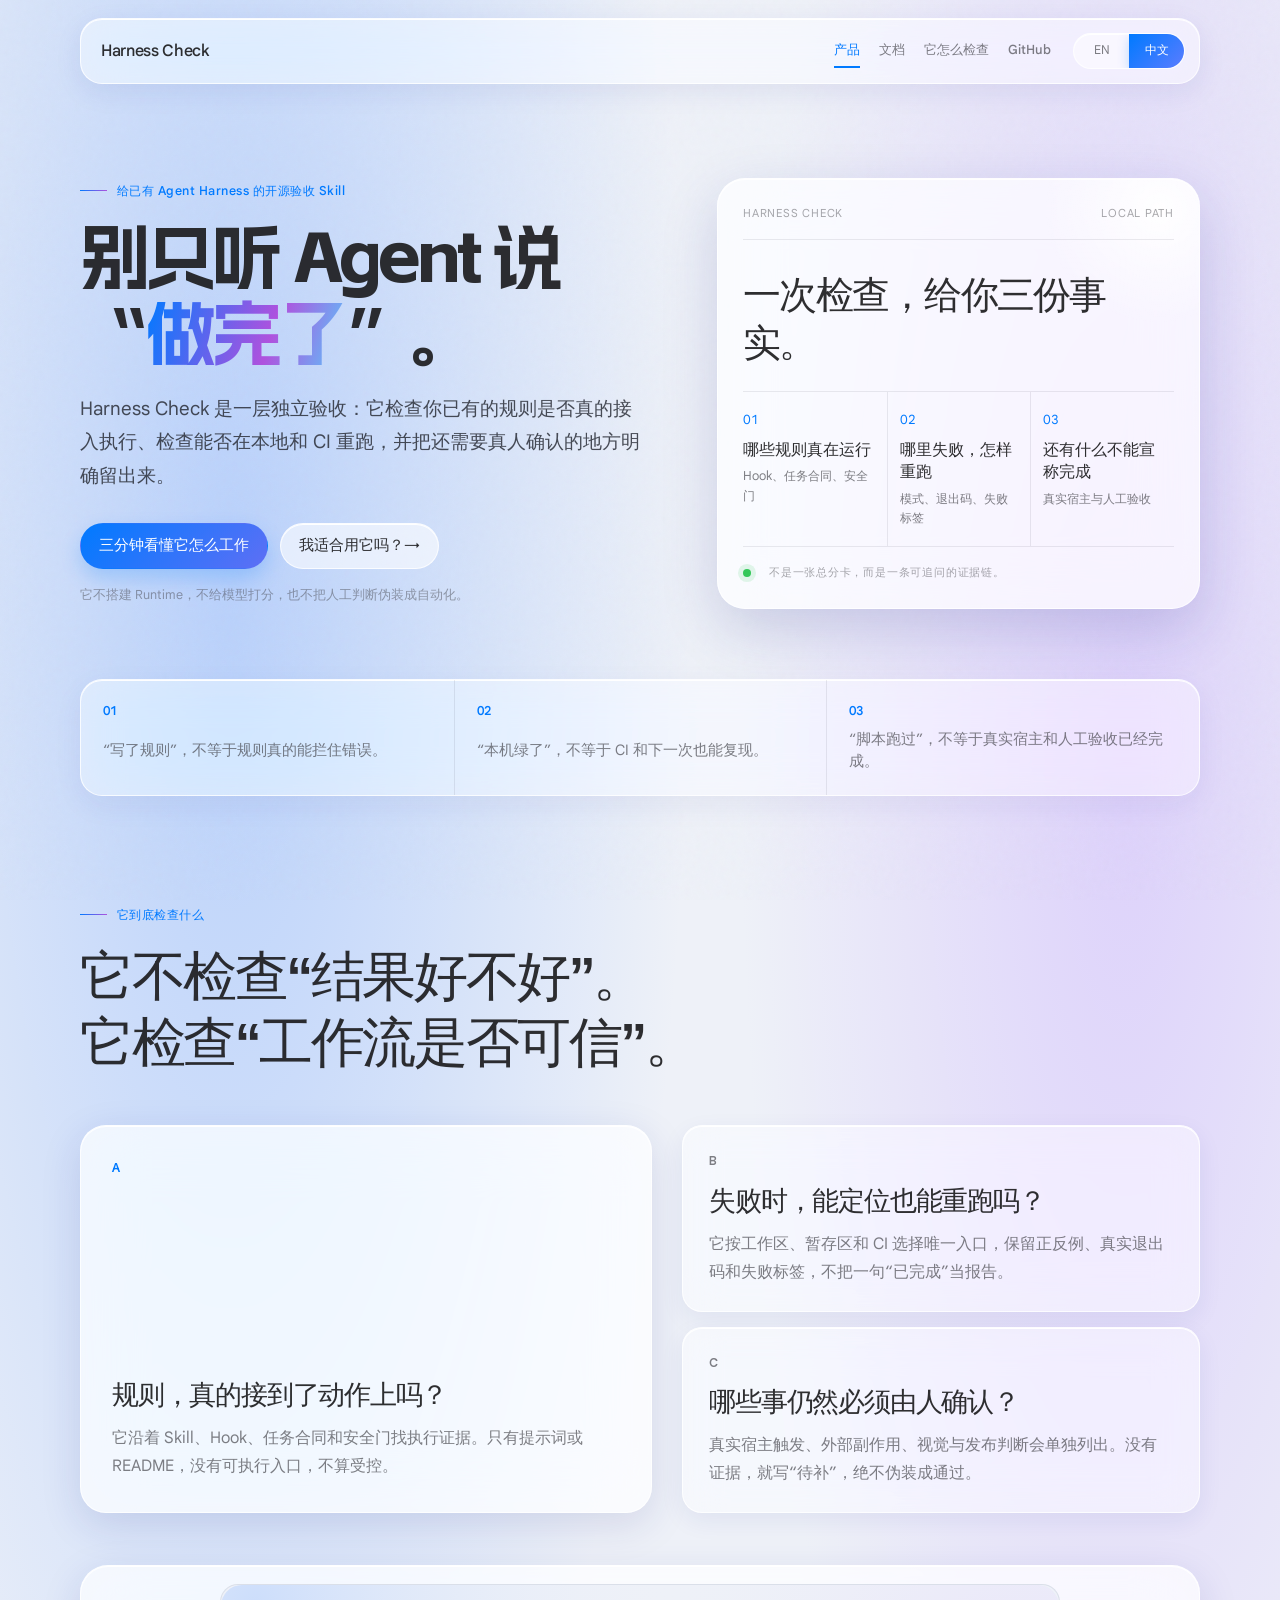
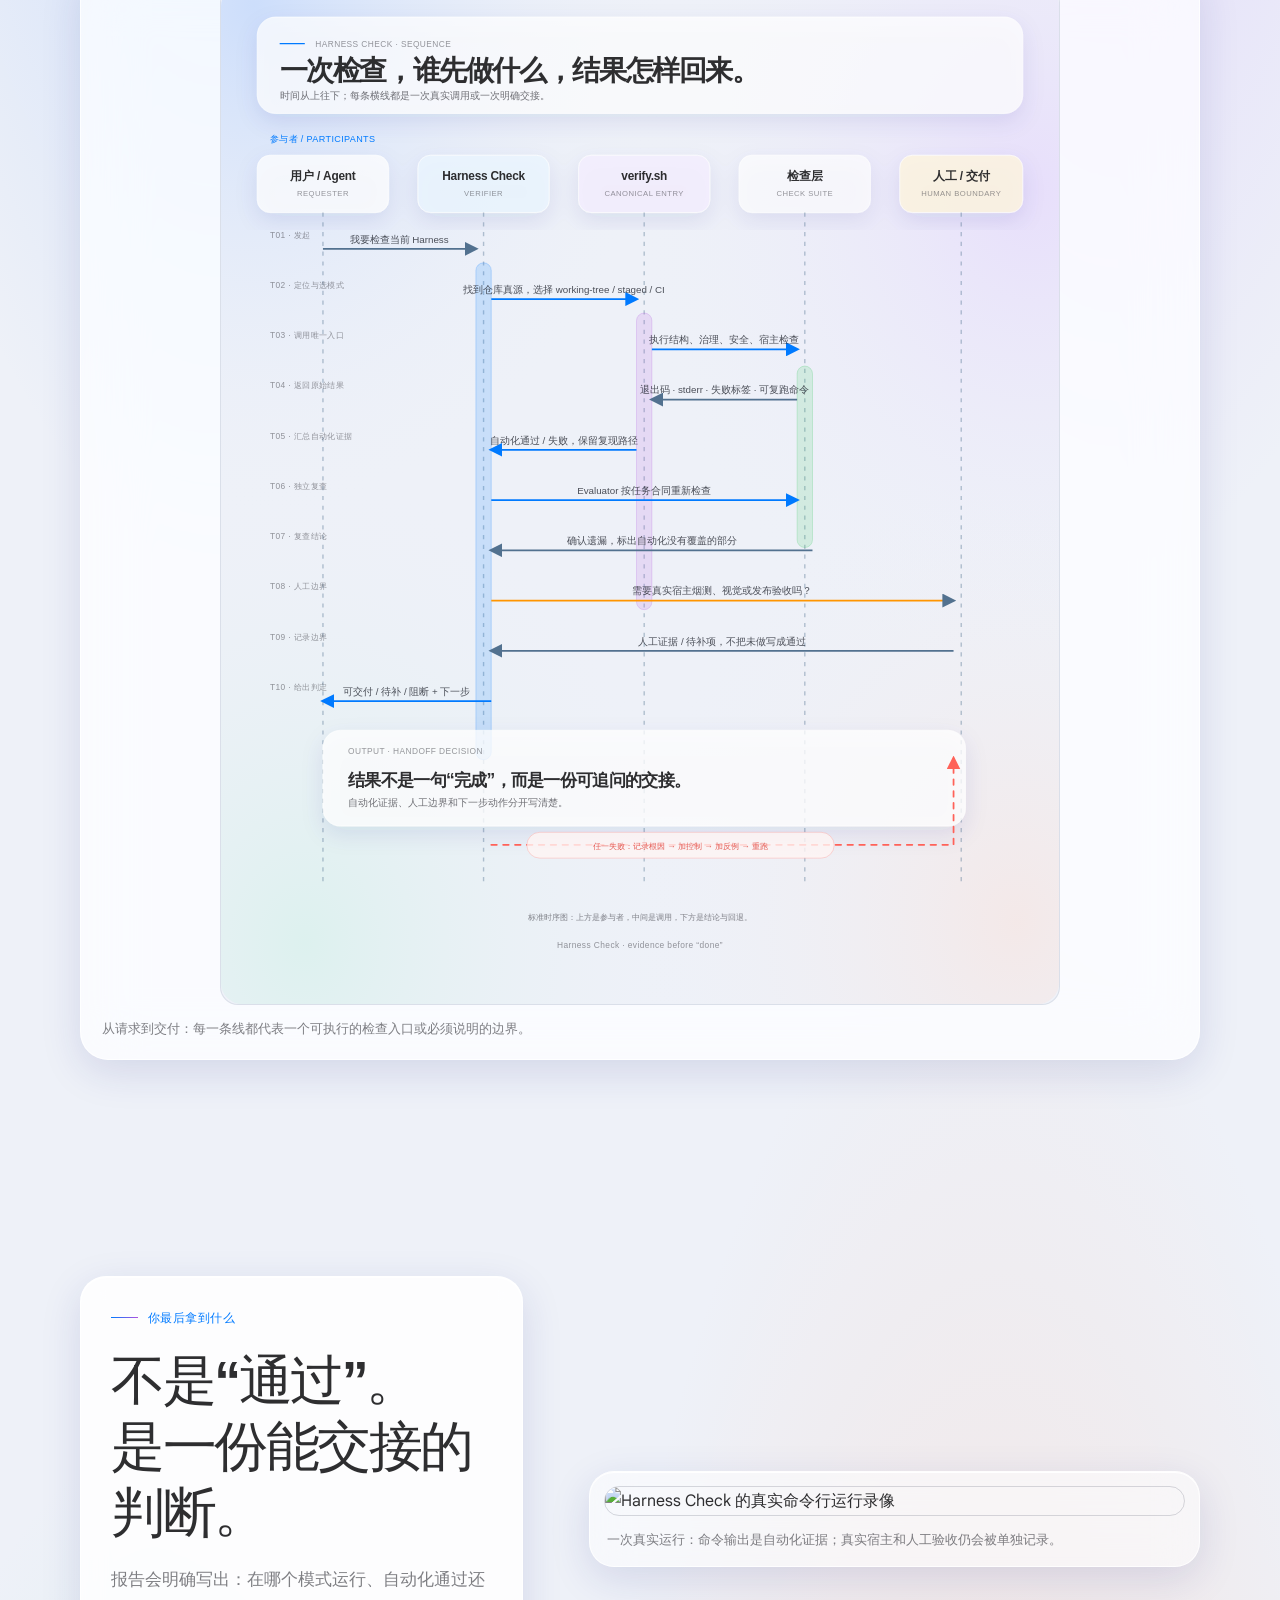
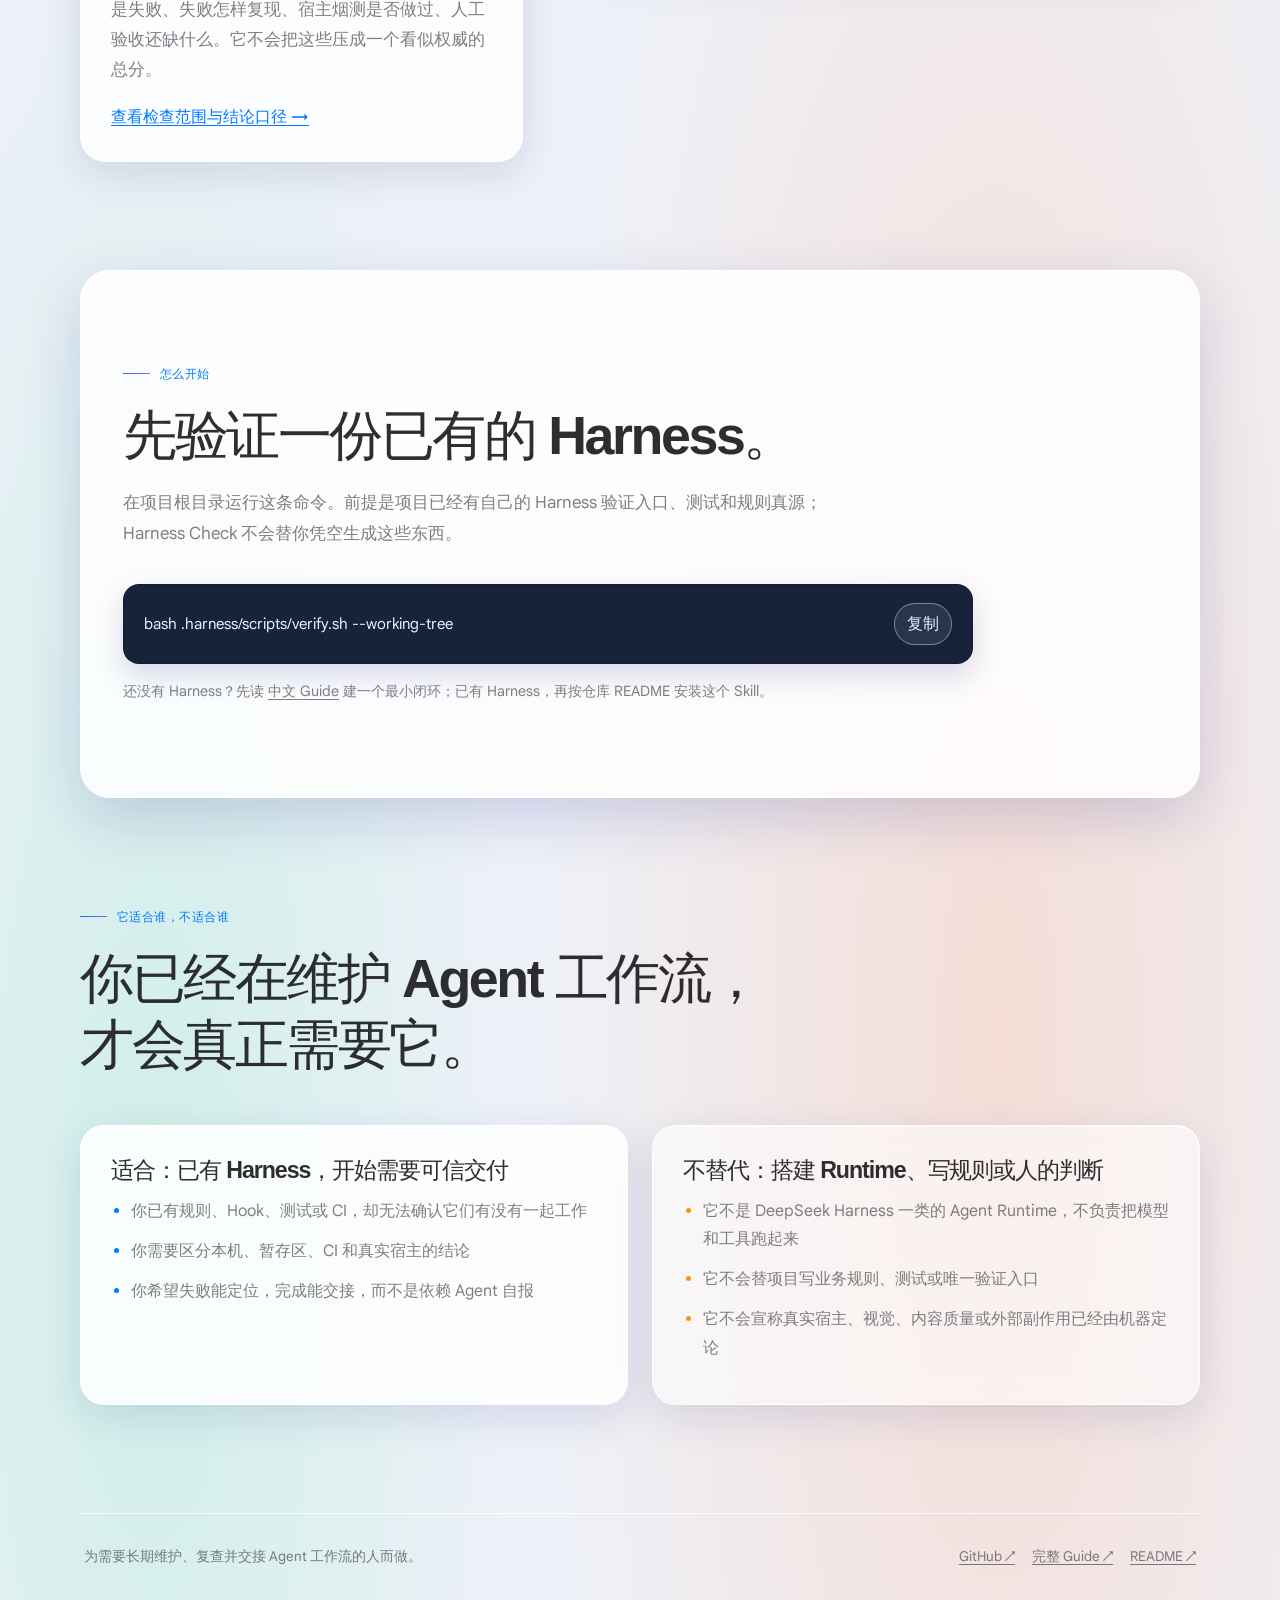
==== commit bcdefad5: "重做 Harness Check V4 玻璃白产品页" ====
--- a/website/index.html
+++ b/website/index.html
@@ -3,126 +3,137 @@
   <head>
     <meta charset="utf-8">
     <meta name="viewport" content="width=device-width, initial-scale=1">
-    <meta name="description" content="一个让 Agent Harness 的规则、自动化与人工边界都能被复查的开源检查器。">
+    <meta name="description" content="Harness Check 是给已有 Agent Harness 做验收的开源 Skill：验证规则是否真执行、检查能否重跑，并把人工边界明确留下。">
     <meta name="theme-color" content="#faf8f3">
-    <title>Harness Check | 让 Agent 工作经得起复查</title>
-    <link rel="stylesheet" href="assets/site.css">
+    <title>Harness Check | 别只听 Agent 说“做完了”</title>
+    <link rel="stylesheet" href="assets/site.css?v=20260830-v4-glass-flow-size">
+    <style>.flow-figure img{width:min(840px,100%);margin-inline:auto}</style>
   </head>
   <body>
     <a class="skip-link" href="#main"><span class="zh">跳到正文</span><span class="en">Skip to content</span></a>
     <header class="site-header">
       <a class="wordmark" href="./" aria-label="Harness Check 首页">Harness Check</a>
       <nav aria-label="页面导航">
-        <a href="#method"><span class="zh">怎么检查</span><span class="en">Method</span></a>
-        <a href="#limits"><span class="zh">检查边界</span><span class="en">Limits</span></a>
-        <a href="guide/index.html"><span class="zh">完整 Guide</span><span class="en">Guide</span></a>
+        <a href="./" aria-current="page"><span class="zh">产品</span><span class="en">Product</span></a>
+        <a href="guide/index.html"><span class="zh">文档</span><span class="en">Guide</span></a>
+        <a href="#method"><span class="zh">它怎么检查</span><span class="en">How it works</span></a>
+        <a href="https://github.com/huiyonghkw/hekouwang-harness-check-skill">GitHub</a>
       </nav>
       <div class="header-actions">
-        <button class="language-toggle" type="button" aria-label="切换语言">EN</button>
-        <a class="github-link" href="https://github.com/huiyonghkw/hekouwang-harness-check-skill">GitHub <span aria-hidden="true">↗</span></a>
+        <div class="language-switch" role="group" aria-label="切换语言">
+          <button class="language-toggle" type="button" data-language="en" aria-pressed="false">EN</button>
+          <button class="language-toggle" type="button" data-language="zh" aria-pressed="true">中文</button>
+        </div>
       </div>
     </header>
     <main id="main">
       <section class="hero" aria-labelledby="hero-title">
         <div class="hero-copy">
-          <p class="kicker"><span class="zh">开源 Agent Harness 检查器</span><span class="en">Open-source checks for Agent Harnesses</span></p>
-          <h1 id="hero-title"><span class="zh">让 Agent 的工作<br>经得起复查。</span><span class="en">Make Agent work<br>reviewable.</span></h1>
-          <p class="hero-lead"><span class="zh">它不评模型聪不聪明。它检查规则有没有真的执行、自动化能不能重跑，以及哪些结果仍需人在真实宿主里确认。</span><span class="en">It does not grade a model. It checks whether rules run, automation can be repeated, and what still needs a human in the real host.</span></p>
+          <p class="kicker"><span class="zh">给已有 Agent Harness 的开源验收 Skill</span><span class="en">An open-source verification skill for existing Agent Harnesses</span></p>
+          <h1 id="hero-title"><span class="zh"><span class="title-line">别只听 Agent 说</span><span class="title-line">“<span class="hl">做完了</span>”。</span></span><span class="en"><span class="title-line">Do not just trust</span><span class="title-line">an Agent saying <span class="hl">“done.”</span></span></span></h1>
+          <p class="hero-lead"><span class="zh">Harness Check 是一层独立验收：它检查你已有的规则是否真的接入执行、检查能否在本地和 CI 重跑，并把还需要真人确认的地方明确留出来。</span><span class="en">Harness Check is an independent verification layer. It checks that your rules are truly wired to execution, can run again locally and in CI, and clearly leaves the work that still needs a person.</span></p>
           <div class="hero-actions">
-            <a class="button button-primary" href="#method"><span class="zh">看看它怎么检查</span><span class="en">See the method</span></a>
-            <a class="button button-text" href="guide/index.html"><span class="zh">从 Guide 开始</span><span class="en">Start with the guide</span> <span aria-hidden="true">→</span></a>
+            <a class="button button-primary" href="#method"><span class="zh">三分钟看懂它怎么工作</span><span class="en">See how it works</span></a>
+            <a class="button button-text" href="#limits"><span class="zh">我适合用它吗？</span><span class="en">Is it for me?</span> <span aria-hidden="true">→</span></a>
           </div>
+          <p class="hero-note"><span class="zh">它不搭建 Runtime，不给模型打分，也不把人工判断伪装成自动化。</span><span class="en">It does not build a runtime, grade models, or disguise human judgement as automation.</span></p>
         </div>
-        <figure class="hero-image">
-          <img src="assets/evidence-still-life.webp" width="1536" height="1024" alt="一叠用于核验的纸质检查表">
-          <figcaption><span class="zh">不是漂亮的仪表盘，而是一份能回看的证据。</span><span class="en">Not a pretty dashboard. A trail you can revisit.</span></figcaption>
-        </figure>
+        <aside class="verification-panel" aria-label="Harness Check 的证据结构">
+          <div class="panel-topline"><span>HARNESS CHECK</span><span>LOCAL PATH</span></div>
+          <div class="panel-title"><span class="zh">一次检查，给你三份事实。</span><span class="en">One run gives you three facts.</span></div>
+          <div class="proof-grid">
+            <div><small>01</small><b><span class="zh">哪些规则真在运行</span><span class="en">Which rules truly run</span></b><p><span class="zh">Hook、任务合同、安全门</span><span class="en">Hooks, task contracts, gates</span></p></div>
+            <div><small>02</small><b><span class="zh">哪里失败，怎样重跑</span><span class="en">What failed and how to rerun</span></b><p><span class="zh">模式、退出码、失败标签</span><span class="en">Modes, exits, failure labels</span></p></div>
+            <div><small>03</small><b><span class="zh">还有什么不能宣称完成</span><span class="en">What cannot yet be claimed</span></b><p><span class="zh">真实宿主与人工验收</span><span class="en">Real hosts and human review</span></p></div>
+          </div>
+          <div class="panel-footer"><span class="status-dot" aria-hidden="true"></span><span class="zh">不是一张总分卡，而是一条可追问的证据链。</span><span class="en">Not a scorecard — a chain of evidence you can question.</span></div>
+        </aside>
       </section>
       <section class="orientation" aria-label="检查范围">
-        <p><strong>01</strong><span class="zh">规则是否接上了真正的执行入口</span><span class="en">Are rules wired to a real execution path?</span></p>
-        <p><strong>02</strong><span class="zh">每次检查是否能得到同样可解释的结果</span><span class="en">Can each check be repeated and explained?</span></p>
-        <p><strong>03</strong><span class="zh">自动化没有覆盖的地方，是否被明确留下</span><span class="en">Are gaps beyond automation plainly left visible?</span></p>
+        <p><strong>01</strong><span class="zh">“写了规则”，不等于规则真的能拦住错误。</span><span class="en">A written rule does not mean it can stop an error.</span></p>
+        <p><strong>02</strong><span class="zh">“本机绿了”，不等于 CI 和下一次也能复现。</span><span class="en">“Green locally” does not mean CI or the next run can reproduce it.</span></p>
+        <p><strong>03</strong><span class="zh">“脚本跑过”，不等于真实宿主和人工验收已经完成。</span><span class="en">“A script ran” does not mean real-host and human review are complete.</span></p>
       </section>
       <section id="method" class="method section" aria-labelledby="method-title">
         <div class="section-intro">
-          <p class="kicker"><span class="zh">检查方法</span><span class="en">The method</span></p>
-          <h2 id="method-title"><span class="zh">一次检查，先把问题问对。</span><span class="en">One audit starts with the right questions.</span></h2>
+          <p class="kicker"><span class="zh">它到底检查什么</span><span class="en">What it actually checks</span></p>
+          <h2 id="method-title"><span class="zh">它不检查“结果好不好”。<br>它检查“工作流是否可信”。</span><span class="en">It does not judge the output.<br>It checks whether the workflow is trustworthy.</span></h2>
         </div>
         <div class="method-layout">
           <article class="method-anchor">
             <p class="method-number">A</p>
-            <h3><span class="zh">写在文档里的规则，真的会拦住错误吗？</span><span class="en">Can a written rule actually stop an error?</span></h3>
-            <p><span class="zh">Harness Check 会沿着 Hook、任务合同和安全门去找执行证据。只有提示词，没有可执行入口，不算通过。</span><span class="en">Harness Check follows hooks, task contracts, and safety gates for execution evidence. A prompt alone is not a pass.</span></p>
+            <h3><span class="zh">规则，真的接到了动作上吗？</span><span class="en">Are rules connected to actions?</span></h3>
+            <p><span class="zh">它沿着 Skill、Hook、任务合同和安全门找执行证据。只有提示词或 README，没有可执行入口，不算受控。</span><span class="en">It follows Skills, hooks, task contracts, and safety gates for execution evidence. A prompt or README without an executable entry is not control.</span></p>
           </article>
           <div class="method-notes">
             <article>
               <p class="method-number">B</p>
-              <h3><span class="zh">这次绿了，下次还绿吗？</span><span class="en">Will it pass the same way next time?</span></h3>
-              <p><span class="zh">检查器要求正反例、退出码和可定位的失败标签，让 CI 的结果不是一句“已完成”。</span><span class="en">Fixtures, exit codes, and named failures keep CI results from collapsing into a vague “done”.</span></p>
+              <h3><span class="zh">失败时，能定位也能重跑吗？</span><span class="en">Can failure be located and rerun?</span></h3>
+              <p><span class="zh">它按工作区、暂存区和 CI 选择唯一入口，保留正反例、真实退出码和失败标签，不把一句“已完成”当报告。</span><span class="en">It chooses one entry for the working tree, staged changes, or CI, preserving fixtures, real exit codes, and failure labels instead of a vague “done”.</span></p>
             </article>
             <article>
               <p class="method-number">C</p>
-              <h3><span class="zh">哪些地方不能由自动化替人担保？</span><span class="en">What should automation never promise for a person?</span></h3>
-              <p><span class="zh">真实宿主烟测、发布判断和人工观感会被单独列出。没有做过，就不会被伪装成通过。</span><span class="en">Real-host smoke tests, release calls, and human judgement stay separate. Untested work is never dressed up as passed.</span></p>
+              <h3><span class="zh">哪些事仍然必须由人确认？</span><span class="en">What still needs a person?</span></h3>
+              <p><span class="zh">真实宿主触发、外部副作用、视觉与发布判断会单独列出。没有证据，就写“待补”，绝不伪装成通过。</span><span class="en">Real-host triggers, external side effects, visual review, and release calls stay separate. Without evidence, they remain “pending”, never passed.</span></p>
             </article>
           </div>
         </div>
         <figure class="flow-figure">
-          <img src="assets/harness-check-flow.svg" alt="Harness Check 从请求、检查入口到证据和人工边界的流程图">
-          <figcaption><span class="zh">检查的目标不是堆更多规则，而是让每条规则都有可复查的去处。</span><span class="en">The goal is not more rules. It is a reviewable destination for each one.</span></figcaption>
+          <img src="assets/harness-check-flow.svg?v=20260830-v4-sequence" alt="Harness Check 从请求、检查入口到证据和人工边界的标准时序图">
+          <figcaption><span class="zh">从请求到交付：每一条线都代表一个可执行的检查入口或必须说明的边界。</span><span class="en">From request to delivery: each line is an executable check entry or a boundary that must be stated.</span></figcaption>
         </figure>
       </section>
       <section class="evidence section" aria-labelledby="evidence-title">
         <div class="evidence-copy">
-          <p class="kicker"><span class="zh">真实输出</span><span class="en">A real run</span></p>
-          <h2 id="evidence-title"><span class="zh">结果要能看见来路。</span><span class="en">A result should show where it came from.</span></h2>
-          <p><span class="zh">同一套检查分为工作区、暂存区和 CI 三种模式。报告会把自动化结果、已有证据与仍待人工确认的事项分开，而不是合成一个看似权威的总分。</span><span class="en">The same suite runs for the working tree, staged changes, and CI. Its report separates automated results, recorded evidence, and human follow-ups instead of inventing one authoritative score.</span></p>
-          <a class="text-link" href="https://github.com/huiyonghkw/hekouwang-harness-check-skill/blob/main/references/score-rubric.json"><span class="zh">查看检查口径</span><span class="en">Read the rubric</span> <span aria-hidden="true">→</span></a>
+          <p class="kicker"><span class="zh">你最后拿到什么</span><span class="en">What you get at the end</span></p>
+          <h2 id="evidence-title"><span class="zh">不是“通过”。<br>是一份能交接的判断。</span><span class="en">Not just “passed.”<br>A decision someone else can take over.</span></h2>
+          <p><span class="zh">报告会明确写出：在哪个模式运行、自动化通过还是失败、失败怎样复现、宿主烟测是否做过、人工验收还缺什么。它不会把这些压成一个看似权威的总分。</span><span class="en">The report states the run mode, automated pass or failure, how to reproduce it, whether host smoke tests happened, and what human review remains. It does not compress these into a pretend-authoritative score.</span></p>
+          <a class="text-link" href="https://github.com/huiyonghkw/hekouwang-harness-check-skill/blob/main/references/check-matrix.md"><span class="zh">查看检查范围与结论口径</span><span class="en">Read the check matrix</span> <span aria-hidden="true">→</span></a>
         </div>
         <figure class="run-figure">
           <img src="assets/harness-doctor-run.gif" alt="Harness Check 的真实命令行运行录像">
-          <figcaption><span class="zh">真实运行录像。它是证据的一部分，不是全部证据。</span><span class="en">A recorded run. Evidence, but never all the evidence.</span></figcaption>
+          <figcaption><span class="zh">一次真实运行：命令输出是自动化证据；真实宿主和人工验收仍会被单独记录。</span><span class="en">A real run: command output is automated evidence; host and human verification remain separate records.</span></figcaption>
         </figure>
       </section>
       <section class="start section" aria-labelledby="start-title">
         <div class="section-intro">
-          <p class="kicker"><span class="zh">从一条命令开始</span><span class="en">Start with one command</span></p>
-          <h2 id="start-title"><span class="zh">先检查你眼前这份工作区。</span><span class="en">Check the workspace in front of you.</span></h2>
-          <p><span class="zh">在已经接入 Harness 的项目根目录运行。它不会替你的项目生成规则，而是检查你已经声明的规则是否形成闭环。</span><span class="en">Run this at the root of a project that already has a Harness. It will not invent your rules. It checks whether the rules you declared form a loop.</span></p>
+          <p class="kicker"><span class="zh">怎么开始</span><span class="en">How to start</span></p>
+          <h2 id="start-title"><span class="zh">先验证一份已有的 Harness。</span><span class="en">Verify one Harness you already have.</span></h2>
+          <p><span class="zh">在项目根目录运行这条命令。前提是项目已经有自己的 Harness 验证入口、测试和规则真源；Harness Check 不会替你凭空生成这些东西。</span><span class="en">Run this at your project root. The project must already have its own Harness verification entry, tests, and rule sources; Harness Check will not invent them for you.</span></p>
         </div>
         <div class="command-block">
           <code>bash .harness/scripts/verify.sh --working-tree</code>
           <button class="copy-command" type="button" data-command="bash .harness/scripts/verify.sh --working-tree"><span class="zh">复制</span><span class="en">Copy</span></button>
         </div>
-        <p class="start-footnote"><span class="zh">还没有 Harness？先读 <a href="guide/index.html">中文 Guide</a>，再从仓库 README 里的安装方式接入。</span><span class="en">No Harness yet? Read the <a href="guide/index.html">guide</a>, then follow the repository README to install it.</span></p>
+        <p class="start-footnote"><span class="zh">还没有 Harness？先读 <a href="guide/index.html">中文 Guide</a> 建一个最小闭环；已有 Harness，再按仓库 README 安装这个 Skill。</span><span class="en">No Harness yet? Read the <a href="guide/index.html">guide</a> to build a minimal loop. If you have one, install this skill from the repository README.</span></p>
       </section>
       <section id="limits" class="limits section" aria-labelledby="limits-title">
         <div class="section-intro">
-          <p class="kicker"><span class="zh">检查边界</span><span class="en">Honest limits</span></p>
-          <h2 id="limits-title"><span class="zh">自动化负责验证，<br>但不冒充判断。</span><span class="en">Automation verifies. It does not impersonate judgement.</span></h2>
+          <p class="kicker"><span class="zh">它适合谁，不适合谁</span><span class="en">Who it is — and is not — for</span></p>
+          <h2 id="limits-title"><span class="zh">你已经在维护 Agent 工作流，<br>才会真正需要它。</span><span class="en">It earns its place when<br>you maintain an Agent workflow.</span></h2>
         </div>
         <div class="limits-grid">
           <article>
-            <h3><span class="zh">它可以确认</span><span class="en">It can confirm</span></h3>
+            <h3><span class="zh">适合：已有 Harness，开始需要可信交付</span><span class="en">For: an existing Harness that needs trustworthy delivery</span></h3>
             <ul>
-              <li><span class="zh">配置、链接和脚本是否真实存在</span><span class="en">Whether config, links, and scripts exist</span></li>
-              <li><span class="zh">正反例与退出码是否按约定工作</span><span class="en">Whether fixtures and exit codes work as agreed</span></li>
-              <li><span class="zh">CI 是否能重跑同一批自动化检查</span><span class="en">Whether CI can repeat the same automated checks</span></li>
+              <li><span class="zh">你已有规则、Hook、测试或 CI，却无法确认它们有没有一起工作</span><span class="en">You have rules, hooks, tests, or CI but cannot tell if they work together</span></li>
+              <li><span class="zh">你需要区分本机、暂存区、CI 和真实宿主的结论</span><span class="en">You need distinct conclusions for local work, staged changes, CI, and real hosts</span></li>
+              <li><span class="zh">你希望失败能定位，完成能交接，而不是依赖 Agent 自报</span><span class="en">You want failures located and completion handed off, not self-reported by an Agent</span></li>
             </ul>
           </article>
           <article>
-            <h3><span class="zh">它不会声称</span><span class="en">It will not claim</span></h3>
+            <h3><span class="zh">不替代：搭建 Runtime、写规则或人的判断</span><span class="en">Not a replacement for a runtime, your rules, or people</span></h3>
             <ul>
-              <li><span class="zh">真实宿主里的每种交互都已测试</span><span class="en">Every real-host interaction was tested</span></li>
-              <li><span class="zh">内容质量、审美或发布结果已经被机器定论</span><span class="en">Content, taste, or publishing outcomes are settled by a machine</span></li>
-              <li><span class="zh">未被证据支持的“全部完成”</span><span class="en">“Complete” without supporting evidence</span></li>
+              <li><span class="zh">它不是 DeepSeek Harness 一类的 Agent Runtime，不负责把模型和工具跑起来</span><span class="en">It is not an Agent Runtime such as DeepSeek Harness; it does not run models and tools</span></li>
+              <li><span class="zh">它不会替项目写业务规则、测试或唯一验证入口</span><span class="en">It does not write your domain rules, tests, or canonical verification entry</span></li>
+              <li><span class="zh">它不会宣称真实宿主、视觉、内容质量或外部副作用已经由机器定论</span><span class="en">It never claims that real hosts, visual quality, content quality, or external effects are machine-settled</span></li>
             </ul>
           </article>
         </div>
       </section>
     </main>
     <footer class="site-footer">
-      <p><span class="zh">为需要长期维护 Agent 工作流的人而做。</span><span class="en">Built for people maintaining Agent workflows over time.</span></p>
+      <p><span class="zh">为需要长期维护、复查并交接 Agent 工作流的人而做。</span><span class="en">Built for people who maintain, review, and hand off Agent workflows over time.</span></p>
       <div>
         <a href="https://github.com/huiyonghkw/hekouwang-harness-check-skill">GitHub ↗</a>
         <a href="guide/index.html"><span class="zh">完整 Guide</span><span class="en">Guide</span> ↗</a>
--- a/website/assets/site.css
+++ b/website/assets/site.css
@@ -1,83 +1,19 @@
-@font-face { font-family: "Google Sans Flex"; src: url("fonts/GoogleSansFlex-Regular.ttf") format("truetype"); font-style: normal; font-weight: 400; font-display: swap; }
-@font-face { font-family: "Google Sans Text"; src: url("fonts/GoogleSansText-Regular.ttf") format("truetype"); font-style: normal; font-weight: 400; font-display: swap; }
-@font-face { font-family: "Google Sans Text"; src: url("fonts/GoogleSansText-Medium.ttf") format("truetype"); font-style: normal; font-weight: 500; font-display: swap; }
-@font-face { font-family: "Google Sans"; src: url("fonts/GoogleSans-Finance-Latin.woff2") format("woff2"); font-style: normal; font-weight: 400 700; font-display: swap; }
-@font-face { font-family: "Noto Sans SC"; src: url("fonts/NotoSansSC-Variable-FULL.woff2") format("woff2"); font-style: normal; font-weight: 100 900; font-display: swap; }
-
-:root { color-scheme: light dark; --paper: #faf8f3; --paper-deep: #f1eee5; --ink: #24221d; --muted: #6b675e; --line: #d9d4c9; --accent: #b9502d; --accent-ink: #8c341b; --font: "Google Sans Text", "Noto Sans SC", sans-serif; --display: "Google Sans Flex", "Google Sans Text", "Noto Sans SC", sans-serif; --number: "Google Sans", "Google Sans Text", "Noto Sans SC", sans-serif; --max: 1180px; font-synthesis: none; }
-* { box-sizing: border-box; }
-html { scroll-behavior: smooth; }
-body { margin: 0; background: var(--paper); color: var(--ink); font-family: var(--font); font-size: 16px; line-height: 1.65; }
-a { color: inherit; text-decoration-thickness: 1px; text-underline-offset: .2em; }
-a:hover { color: var(--accent-ink); }
-button { font: inherit; }
-.en { display: none; }
-.english .en { display: inline; }
-.english .zh { display: none; }
-.skip-link { position: fixed; left: 16px; top: -50px; z-index: 10; padding: 8px 12px; background: var(--ink); color: var(--paper); border-radius: 5px; }
-.skip-link:focus { top: 16px; }
-.site-header { width: min(var(--max), calc(100% - 48px)); min-height: 82px; margin: auto; display: flex; align-items: center; justify-content: space-between; gap: 28px; border-bottom: 1px solid var(--line); }
-.wordmark { font-family: var(--display); font-size: 1.25rem; font-weight: 400; text-decoration: none; white-space: nowrap; }
-nav { display: flex; align-items: center; gap: 23px; margin-left: auto; }
-nav a { color: var(--muted); font-size: .93rem; text-decoration: none; }
-.header-actions { display: flex; align-items: center; gap: 14px; }
-.language-toggle { min-width: 35px; padding: 4px 0; color: var(--muted); background: transparent; border: 0; cursor: pointer; }
-.github-link { padding: 7px 12px; border: 1px solid var(--line); border-radius: 999px; color: var(--ink); font-size: .86rem; text-decoration: none; }
-.hero, .section, .orientation, .site-footer { width: min(var(--max), calc(100% - 48px)); margin-inline: auto; }
-.hero { min-height: 635px; display: grid; grid-template-columns: minmax(0, .94fr) minmax(420px, 1.06fr); gap: clamp(36px, 6vw, 96px); align-items: center; padding: 72px 0 74px; }
-.kicker { margin: 0 0 17px; color: var(--accent-ink); font-size: .86rem; font-weight: 500; }
-h1, h2, h3, p { margin-top: 0; }
-h1, h2, h3 { font-family: var(--display); font-weight: 400; letter-spacing: -.035em; line-height: 1.06; }
-h1 { max-width: 680px; margin-bottom: 25px; font-size: clamp(3.25rem, 7vw, 6.2rem); }
-.hero-lead { max-width: 560px; margin-bottom: 32px; color: var(--muted); font-size: clamp(1.05rem, 1.5vw, 1.25rem); line-height: 1.55; }
-.hero-actions { display: flex; align-items: center; flex-wrap: wrap; gap: 18px; }
-.button { display: inline-flex; align-items: center; min-height: 45px; text-decoration: none; }
-.button-primary { padding: 0 19px; background: var(--accent); color: #fffdf9; border-radius: 5px; }
-.button-primary:hover { color: #fffdf9; background: var(--accent-ink); }
-.button-text { color: var(--ink); }
-.hero-image { margin: 0; }
-.hero-image img { display: block; width: 100%; height: auto; border-radius: 2px; box-shadow: 0 18px 42px rgba(49, 43, 31, .13); }
-figcaption { margin-top: 11px; color: var(--muted); font-size: .82rem; line-height: 1.45; }
-.orientation { display: grid; grid-template-columns: 1.2fr 1fr 1fr; border-top: 1px solid var(--line); border-bottom: 1px solid var(--line); }
-.orientation p { display: flex; align-items: baseline; gap: 13px; min-height: 100px; margin: 0; padding: 23px 25px 22px 0; color: var(--muted); line-height: 1.45; }
-.orientation p + p { padding-left: 25px; border-left: 1px solid var(--line); }
-.orientation strong, .method-number { color: var(--accent-ink); font-family: var(--number); font-size: .86rem; font-weight: 400; font-variant-numeric: tabular-nums; }
-.section { padding: 132px 0; }
-.section-intro { max-width: 720px; }
-h2 { margin-bottom: 20px; font-size: clamp(2.35rem, 4vw, 4.35rem); }
-.section-intro > p:last-child, .evidence-copy > p:not(.kicker) { max-width: 660px; color: var(--muted); font-size: 1.08rem; }
-.method-layout { display: grid; grid-template-columns: 1.08fr .92fr; gap: clamp(34px, 8vw, 130px); margin-top: 64px; }
-.method-anchor { display: flex; flex-direction: column; justify-content: end; min-height: 385px; padding: 34px; background: var(--paper-deep); }
-.method-number { margin-bottom: auto; }
-h3 { margin-bottom: 14px; font-size: clamp(1.65rem, 2.4vw, 2.55rem); }
-.method-anchor p:last-child, .method-notes p { margin-bottom: 0; color: var(--muted); }
-.method-notes { display: grid; align-content: end; }
-.method-notes article { padding: 30px 0; border-top: 1px solid var(--line); }
-.method-notes article:last-child { border-bottom: 1px solid var(--line); }
-.method-notes h3 { font-size: clamp(1.42rem, 2vw, 1.9rem); }
-.flow-figure { margin: 76px 0 0; padding-top: 25px; border-top: 1px solid var(--line); }
-.flow-figure img { display: block; width: min(880px, 100%); height: auto; }
-.evidence { display: grid; grid-template-columns: minmax(280px, .82fr) minmax(400px, 1.18fr); gap: clamp(42px, 8vw, 135px); align-items: center; border-top: 1px solid var(--line); }
-.evidence-copy h2 { max-width: 490px; }
-.text-link { color: var(--accent-ink); font-weight: 500; }
-.run-figure { margin: 0; }
-.run-figure img { display: block; width: 100%; height: auto; border: 1px solid var(--line); }
-.start { border-top: 1px solid var(--line); }
-.command-block { display: flex; align-items: center; justify-content: space-between; gap: 20px; max-width: 850px; margin-top: 42px; padding: 20px 22px; background: #2b2925; color: #f6f1e7; border-radius: 4px; }
-.command-block code { overflow-wrap: anywhere; color: inherit; font-family: var(--font); font-size: 1rem; }
-.copy-command { flex: none; padding: 5px 11px; border: 1px solid rgba(255,255,255,.46); border-radius: 4px; background: transparent; color: inherit; cursor: pointer; }
-.copy-command:hover { background: rgba(255,255,255,.1); }
-.start-footnote { margin: 16px 0 0; color: var(--muted); font-size: .91rem; }
-.limits { border-top: 1px solid var(--line); }
-.limits-grid { display: grid; grid-template-columns: .9fr 1.1fr; gap: clamp(38px, 10vw, 160px); margin-top: 63px; }
-.limits-grid article { padding-top: 23px; border-top: 2px solid var(--ink); }
-.limits-grid article + article { border-color: var(--accent); }
-.limits-grid h3 { font-size: 1.7rem; }
-.limits-grid ul { padding-left: 1.15em; color: var(--muted); }
-.limits-grid li { padding-left: .25em; margin-bottom: .7em; }
-.site-footer { display: flex; align-items: center; justify-content: space-between; gap: 25px; padding: 38px 0 45px; border-top: 1px solid var(--line); color: var(--muted); font-size: .9rem; }
-.site-footer p { margin: 0; }
-.site-footer div { display: flex; flex-wrap: wrap; gap: 17px; }
-@media (prefers-color-scheme: dark) { :root { --paper: #1e1d1a; --paper-deep: #2a2823; --ink: #f1ede4; --muted: #c1bcb1; --line: #4a463e; --accent: #df7a56; --accent-ink: #f29a75; } .command-block { background: #11110f; } .hero-image img { box-shadow: 0 18px 42px rgba(0,0,0,.28); } }
-@media (max-width: 800px) { .site-header, .hero, .section, .orientation, .site-footer { width: min(100% - 32px, var(--max)); } .site-header { min-height: 67px; gap: 13px; } nav { display: none; } .header-actions { margin-left: auto; gap: 7px; } .github-link { padding-inline: 9px; } .hero { min-height: 0; grid-template-columns: 1fr; gap: 38px; padding: 62px 0; } .hero-copy { order: 1; } .hero-image { order: 2; } h1 { font-size: clamp(3rem, 15vw, 4.65rem); } .orientation { grid-template-columns: 1fr; } .orientation p { min-height: auto; padding: 17px 0; } .orientation p + p { padding-left: 0; border-left: 0; border-top: 1px solid var(--line); } .section { padding: 86px 0; } .method-layout, .evidence, .limits-grid { grid-template-columns: 1fr; gap: 38px; } .method-layout { margin-top: 43px; } .method-anchor { min-height: 325px; padding: 26px; } .flow-figure { margin-top: 52px; } .evidence { gap: 35px; } .evidence-copy { order: 1; } .run-figure { order: 2; } .command-block { align-items: flex-start; flex-direction: column; padding: 18px; } .site-footer { align-items: flex-start; flex-direction: column; } }
-@media (prefers-reduced-motion: reduce) { html { scroll-behavior: auto; } *, *::before, *::after { transition-duration: .01ms !important; animation-duration: .01ms !important; animation-iteration-count: 1 !important; } }
+/* Harness Check · V4 玻璃白网页 1.0
+   主玻璃：Hero 控制台 / 流程图；半玻璃：范围与证据；实底：长文、边界与来源。 */
+@font-face{font-family:"Alimama ShuHeiTi";src:url("fonts/AlimamaShuHeiTi-Bold.woff2") format("woff2");font-weight:900;font-style:normal;font-display:swap}
+@font-face{font-family:"Google Sans Text";src:url("fonts/GoogleSansText-Regular.ttf") format("truetype");font-weight:400;font-style:normal;font-display:swap}
+@font-face{font-family:"Google Sans Text";src:url("fonts/GoogleSansText-Medium.ttf") format("truetype");font-weight:500;font-style:normal;font-display:swap}
+@font-face{font-family:"Google Sans";src:url("fonts/GoogleSans-Finance-Latin.woff2") format("woff2");font-weight:100 900;font-style:normal;font-display:swap}
+@font-face{font-family:"Noto Sans SC";src:url("fonts/NotoSansSC-Variable-FULL.woff2") format("woff2");font-weight:100 900;font-style:normal;font-display:swap}
+:root{--bg-base:#eef1f8;--blob1:rgba(120,170,255,.45);--blob2:rgba(200,170,255,.44);--blob3:rgba(255,190,160,.38);--blob4:rgba(150,235,205,.34);--glass:rgba(255,255,255,.52);--glass2:rgba(255,255,255,.72);--reading:rgba(255,255,255,.86);--glass-border:rgba(255,255,255,.78);--glass-spec:rgba(255,255,255,.96);--hairline:rgba(34,42,60,.09);--text:rgba(28,28,30,.92);--read:rgba(40,44,54,.84);--text2:rgba(60,60,67,.66);--text3:rgba(60,60,67,.46);--accent:#007aff;--accent-soft:rgba(0,122,255,.12);--iris1:#af52de;--iris2:#5ac8fa;--green:#34c759;--orange:#ff9500;--red:#ff3b30;--shadow:0 1px 0 var(--glass-spec) inset,0 12px 40px rgba(31,38,135,.13);--shadow2:0 1px 0 var(--glass-spec) inset,0 20px 56px rgba(31,38,135,.17);--font:"Noto Sans SC","Google Sans Text",sans-serif;--display:"Alimama ShuHeiTi","Noto Sans SC",sans-serif;--latin:"Google Sans Text","Noto Sans SC",sans-serif;--num:"Google Sans","Noto Sans SC",sans-serif;--max:1120px;color-scheme:light;font-synthesis:none}
+*{box-sizing:border-box}html{scroll-behavior:smooth}body{position:relative;isolation:isolate;margin:0;background:radial-gradient(60% 55% at 18% 12%,var(--blob1) 0%,transparent 60%),radial-gradient(52% 50% at 88% 16%,var(--blob2) 0%,transparent 58%),radial-gradient(58% 58% at 78% 88%,var(--blob3) 0%,transparent 62%),radial-gradient(50% 50% at 12% 92%,var(--blob4) 0%,transparent 58%),var(--bg-base);color:var(--text);font-family:var(--font);font-size:16px;line-height:1.78}body::before{position:fixed;z-index:-1;inset:0;pointer-events:none;opacity:.035;content:"";background-image:url("data:image/svg+xml,%3Csvg viewBox='0 0 180 180' xmlns='http://www.w3.org/2000/svg'%3E%3Cfilter id='n'%3E%3CfeTurbulence type='fractalNoise' baseFrequency='.85' numOctaves='3' stitchTiles='stitch'/%3E%3C/filter%3E%3Crect width='100%25' height='100%25' filter='url(%23n)' opacity='.8'/%3E%3C/svg%3E")}a{color:inherit;text-decoration-thickness:1px;text-underline-offset:.2em}a:hover{color:var(--accent)}button{font:inherit}.en{display:none}.english .en{display:inline}.english .zh{display:none}.skip-link{position:fixed;z-index:50;top:-70px;left:18px;padding:8px 12px;border-radius:999px;background:#182239;color:#fff}.skip-link:focus{top:15px}
+.site-header{width:min(var(--max),calc(100% - 48px));min-height:66px;margin:18px auto 0;padding:0 14px 0 20px;display:flex;align-items:center;gap:22px;border:1px solid var(--glass-border);border-radius:22px;background:rgba(255,255,255,.48);box-shadow:0 1px 0 var(--glass-spec) inset,0 8px 28px rgba(31,38,135,.08);backdrop-filter:blur(20px) saturate(170%)}.wordmark{font-family:var(--latin);font-size:1rem;font-weight:500;letter-spacing:-.02em;text-decoration:none;white-space:nowrap}nav{display:flex;gap:4px 19px;margin-left:auto}nav a{padding:5px 0;border-bottom:2px solid transparent;color:var(--text2);font-family:var(--latin);font-size:.8rem;font-weight:500;text-decoration:none}nav a:hover{color:var(--text);text-decoration:none}nav a[aria-current="page"]{color:var(--accent);border-bottom-color:var(--accent)}.header-actions{display:flex;align-items:center}.language-switch{display:flex;overflow:hidden;border:1px solid var(--glass-border);border-radius:999px;background:rgba(255,255,255,.5);box-shadow:0 1px 0 var(--glass-spec) inset}.language-toggle{min-width:55px;padding:6px 13px;border:0;background:transparent;color:var(--text2);cursor:pointer;font-family:var(--latin);font-size:.77rem}.language-toggle.is-active{background:linear-gradient(135deg,var(--accent),#5b7cff);color:#fff;box-shadow:0 4px 12px rgba(0,122,255,.25)}
+.hero,.section,.orientation,.site-footer{width:min(var(--max),calc(100% - 48px));margin-inline:auto}.hero{display:grid;grid-template-columns:1.08fr .92fr;gap:clamp(38px,6vw,70px);align-items:center;padding:94px 0 70px}.hero-copy{min-width:0}.kicker{margin:0 0 17px;color:var(--accent);font-family:var(--latin);font-size:.78rem;font-weight:500;letter-spacing:.04em}.kicker::before{display:inline-block;width:27px;height:1px;margin:0 10px 4px 0;background:linear-gradient(90deg,var(--accent),var(--iris1));content:""}h1,h2,h3,p{margin-top:0}h1{margin:0 0 20px;font-family:var(--display);font-size:clamp(3.05rem,5.5vw,4.8rem);font-weight:900;letter-spacing:-.055em;line-height:1.08}.title-line{display:block;white-space:nowrap}.hl{background:linear-gradient(108deg,var(--accent),var(--iris1) 62%,var(--iris2));-webkit-background-clip:text;background-clip:text;-webkit-text-fill-color:transparent;color:transparent}.hero-lead{max-width:630px;margin:0;color:var(--read);font-size:1.18rem;line-height:1.78}.hero-actions{display:flex;flex-wrap:wrap;gap:12px;margin-top:30px}.button{display:inline-flex;align-items:center;justify-content:center;min-height:46px;padding:0 18px;border-radius:999px;font-family:var(--latin);font-size:.93rem;text-decoration:none}.button-primary{border:1px solid transparent;background:linear-gradient(135deg,var(--accent),#5e6ff5);box-shadow:0 9px 20px rgba(0,122,255,.22);color:#fff}.button-primary:hover{color:#fff;filter:saturate(1.1) brightness(.96)}.button-text{border:1px solid var(--glass-border);background:rgba(255,255,255,.58);box-shadow:0 1px 0 var(--glass-spec) inset;color:var(--text)}.hero-note{margin:15px 0 0;color:var(--text3);font-size:.79rem}
+.verification-panel{position:relative;overflow:hidden;padding:25px;border:1px solid var(--glass-border);border-radius:28px;background:var(--glass2);box-shadow:var(--shadow2);backdrop-filter:blur(30px) saturate(185%);color:var(--text)}.verification-panel::after{position:absolute;top:-90px;right:-80px;width:240px;height:240px;border-radius:50%;background:radial-gradient(circle,rgba(255,255,255,.94),transparent 67%);content:"";pointer-events:none}.panel-topline,.panel-footer{position:relative;z-index:1;display:flex;gap:18px;color:var(--text3);font-family:var(--latin);font-size:.7rem;letter-spacing:.07em}.panel-topline{justify-content:space-between;padding-bottom:15px;border-bottom:1px solid var(--hairline)}.panel-title{position:relative;z-index:1;max-width:390px;padding:31px 0 25px;font-family:"Noto Sans SC",sans-serif;font-size:clamp(1.85rem,3vw,2.55rem);font-weight:800;letter-spacing:-.045em;line-height:1.24}.proof-grid{position:relative;z-index:1;display:grid;grid-template-columns:repeat(3,1fr);border-top:1px solid var(--hairline)}.proof-grid>div{min-width:0;padding:17px 12px 17px 0;border-bottom:1px solid var(--hairline)}.proof-grid>div+div{padding-left:12px;border-left:1px solid var(--hairline)}.proof-grid small{display:block;margin-bottom:7px;color:var(--accent);font-family:var(--num);font-size:.8rem;font-variant-numeric:tabular-nums}.proof-grid b{display:block;font-family:"Noto Sans SC",sans-serif;font-size:.97rem;font-weight:800;line-height:1.45}.proof-grid p{margin:6px 0 0;color:var(--text2);font-size:.78rem;line-height:1.55}.panel-footer{align-items:center;padding-top:16px}.status-dot{width:8px;height:8px;flex:none;border-radius:50%;background:var(--green);box-shadow:0 0 0 5px rgba(52,199,89,.13)}
+.orientation{display:grid;grid-template-columns:repeat(3,1fr);overflow:hidden;border:1px solid var(--glass-border);border-radius:22px;background:rgba(255,255,255,.43);box-shadow:0 1px 0 var(--glass-spec) inset,0 9px 30px rgba(31,38,135,.06);backdrop-filter:blur(20px) saturate(170%)}.orientation p{display:grid;gap:7px;min-height:112px;margin:0;padding:22px;color:var(--text2);font-size:.91rem;line-height:1.55}.orientation p+p{border-left:1px solid var(--hairline)}.orientation strong,.method-number{color:var(--accent);font-family:var(--num);font-size:.78rem;font-weight:600;font-variant-numeric:tabular-nums}
+.section{padding:108px 0}.section-intro{max-width:770px}h2,h3{font-family:"Noto Sans SC",sans-serif;letter-spacing:-.045em;line-height:1.23}h2{margin-bottom:20px;font-size:clamp(2.25rem,4.2vw,4rem);font-weight:800}h3{margin-bottom:12px;font-size:clamp(1.3rem,2.1vw,1.8rem);font-weight:800}.section-intro>p:last-child,.evidence-copy>p:not(.kicker){max-width:710px;color:var(--text2);font-size:1.06rem}.method-layout{display:grid;grid-template-columns:1.05fr .95fr;gap:30px;margin-top:50px}.method-anchor{display:flex;flex-direction:column;min-height:355px;padding:31px;border:1px solid var(--glass-border);border-radius:26px;background:var(--glass2);box-shadow:var(--shadow);backdrop-filter:blur(30px) saturate(180%)}.method-number{margin-bottom:auto}.method-anchor p:last-child,.method-notes p{margin-bottom:0;color:var(--text2)}.method-notes{display:grid;align-content:stretch;gap:15px}.method-notes article{padding:24px 26px;border:1px solid var(--glass-border);border-radius:20px;background:rgba(255,255,255,.48);box-shadow:0 1px 0 var(--glass-spec) inset,0 8px 25px rgba(31,38,135,.07);backdrop-filter:blur(20px) saturate(160%)}.method-notes .method-number{margin-bottom:12px}.flow-figure{margin:52px 0 0;padding:18px;border:1px solid var(--glass-border);border-radius:28px;background:var(--glass2);box-shadow:var(--shadow);backdrop-filter:blur(30px) saturate(180%)}.flow-figure img{display:block;width:100%;border:1px solid rgba(72,89,120,.12);border-radius:18px;background:#eef1f8}figcaption{margin:12px 3px 0;color:var(--text2);font-size:.84rem}
+.evidence{display:grid;grid-template-columns:.84fr 1.16fr;gap:66px;align-items:center}.evidence-copy{padding:30px;border:1px solid var(--glass-border);border-radius:26px;background:var(--reading);box-shadow:var(--shadow);backdrop-filter:blur(12px)}.evidence-copy h2{max-width:490px}.text-link{color:var(--accent);font-family:var(--latin);font-weight:500}.run-figure{margin:0;padding:14px;border:1px solid var(--glass-border);border-radius:25px;background:rgba(255,255,255,.5);box-shadow:var(--shadow);backdrop-filter:blur(20px)}.run-figure img{display:block;width:100%;border:1px solid rgba(28,35,55,.16);border-radius:17px}
+.start{padding:92px 42px;border:1px solid var(--glass-border);border-radius:30px;background:var(--reading);box-shadow:var(--shadow2);backdrop-filter:blur(12px)}.command-block{display:flex;align-items:center;justify-content:space-between;gap:20px;max-width:850px;margin-top:35px;padding:18px 20px;border:1px solid rgba(18,29,51,.88);border-radius:16px;background:#18233b;box-shadow:0 12px 28px rgba(31,38,135,.17);color:#eaf4ff}.command-block code{overflow-wrap:anywhere;font-family:var(--latin);font-size:.94rem}.copy-command{padding:6px 12px;border:1px solid rgba(234,244,255,.44);border-radius:999px;background:rgba(255,255,255,.08);color:inherit;cursor:pointer}.start-footnote{margin:15px 0 0;color:var(--text2);font-size:.9rem}
+.limits{padding-bottom:108px}.limits-grid{display:grid;grid-template-columns:1fr 1fr;gap:24px;margin-top:48px}.limits-grid article{padding:30px;border:1px solid var(--glass-border);border-radius:24px;background:var(--reading);box-shadow:var(--shadow);backdrop-filter:blur(12px)}.limits-grid article+article{background:rgba(255,255,255,.56)}.limits-grid h3{font-size:1.45rem}.limits-grid ul{margin:0;padding-left:1.22em;color:var(--text2)}.limits-grid li{margin-bottom:.72em}.limits-grid li::marker{color:var(--accent)}.limits-grid article+article li::marker{color:var(--orange)}.site-footer{display:flex;justify-content:space-between;gap:20px;padding:31px 4px 48px;border-top:1px solid var(--glass-border);color:var(--text2);font-size:.85rem}.site-footer p{margin:0}.site-footer div{display:flex;flex-wrap:wrap;gap:17px}
+@media(max-width:800px){.site-header{width:min(100% - 28px,var(--max));min-height:58px;margin-top:12px;padding-left:15px;border-radius:18px}nav{display:none}.header-actions{margin-left:auto}.hero,.section,.orientation,.site-footer{width:min(100% - 32px,var(--max))}.hero{grid-template-columns:1fr;gap:28px;padding:64px 0 52px}.title-line{white-space:normal}h1{font-size:clamp(3rem,12.2vw,4.2rem)}.hero-lead{font-size:1.06rem}.verification-panel{padding:21px;border-radius:24px}.proof-grid{grid-template-columns:1fr}.proof-grid>div,.proof-grid>div+div{padding:14px 0;border-left:0}.orientation,.method-layout,.evidence,.limits-grid{grid-template-columns:1fr}.orientation p{min-height:auto}.orientation p+p{border-top:1px solid var(--hairline);border-left:0}.section{padding:74px 0}.method-layout{gap:18px;margin-top:36px}.method-anchor{min-height:290px;padding:25px}.flow-figure{margin-top:37px;padding:9px;border-radius:22px}.evidence{gap:22px}.evidence-copy{padding:24px}.run-figure{padding:9px}.start{padding:34px 24px;border-radius:25px}.command-block{align-items:flex-start;flex-direction:column;padding:17px}.limits-grid{gap:16px;margin-top:32px}.limits-grid article{padding:24px}.site-footer{align-items:flex-start;flex-direction:column;padding-bottom:34px}.panel-topline{font-size:.63rem}}
+@media(prefers-reduced-motion:reduce){html{scroll-behavior:auto}*,*::before,*::after{transition-duration:.01ms!important;animation-duration:.01ms!important;animation-iteration-count:1!important}}
